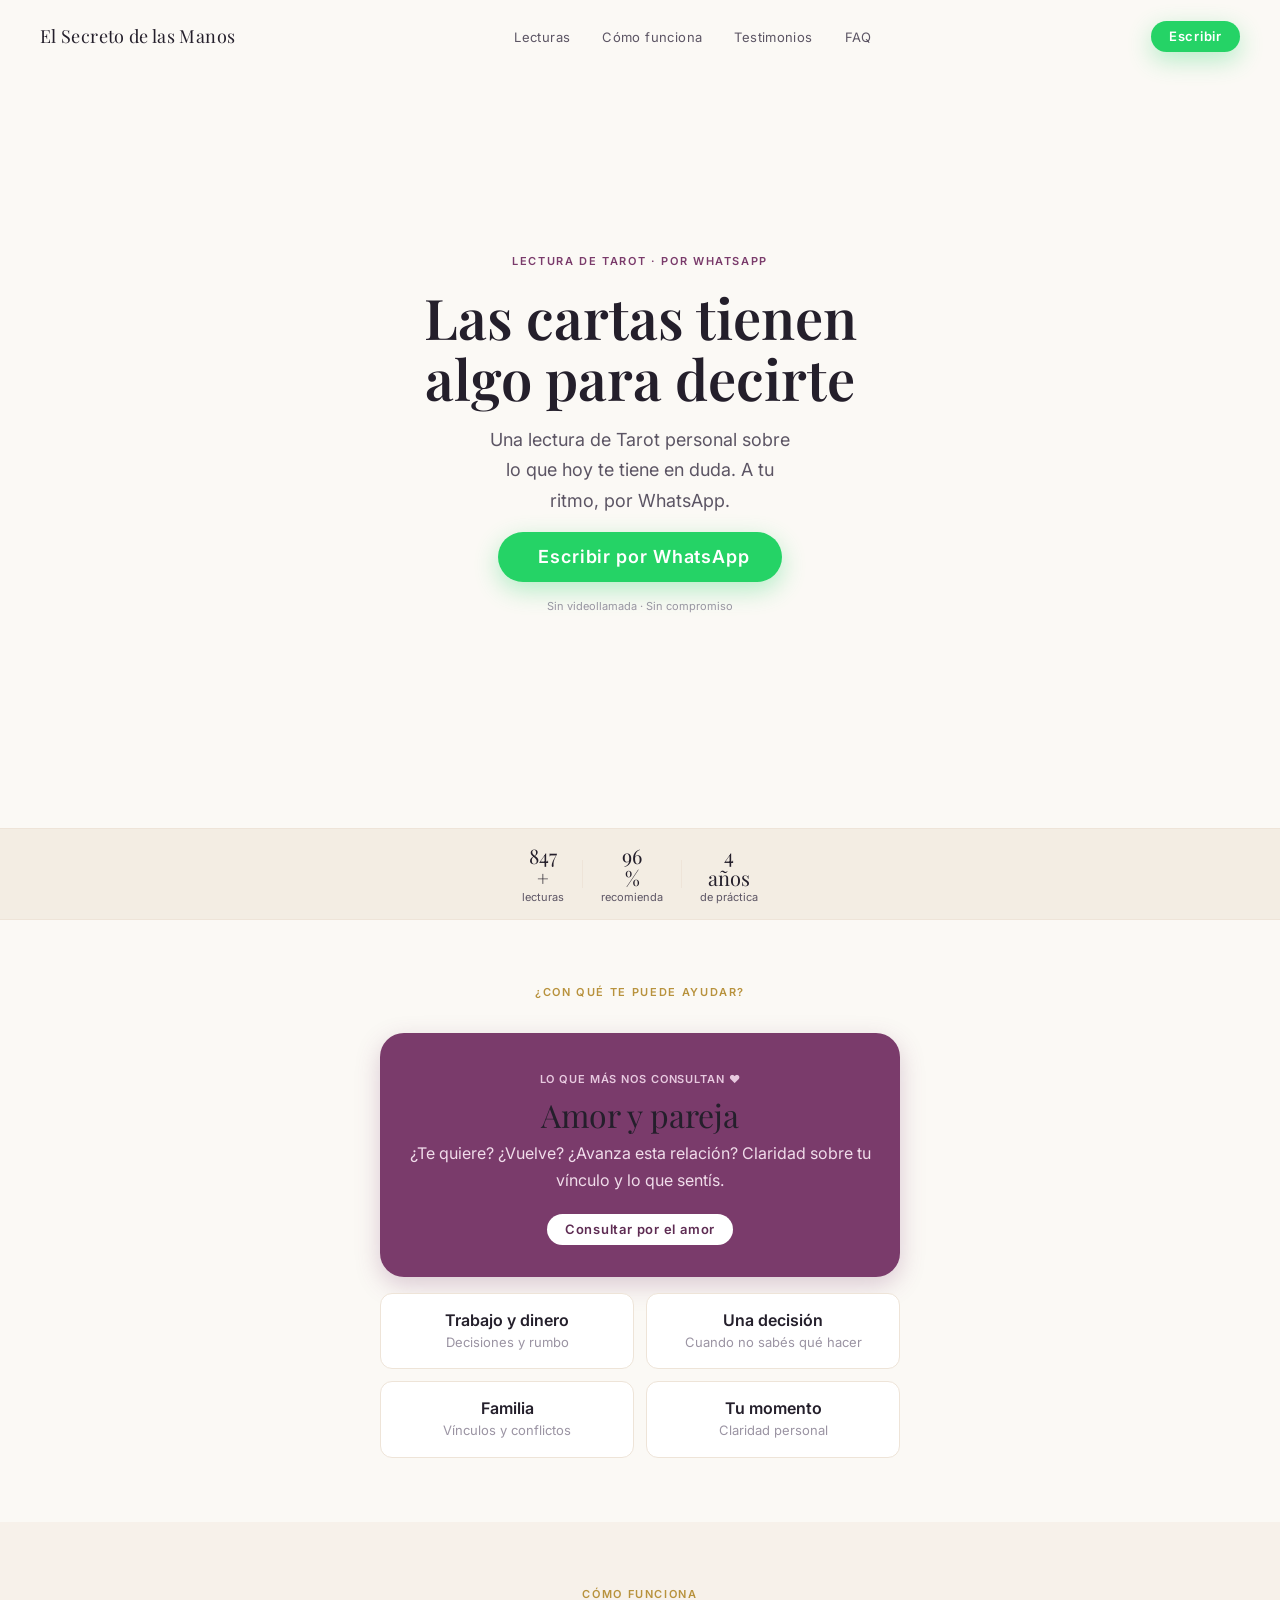
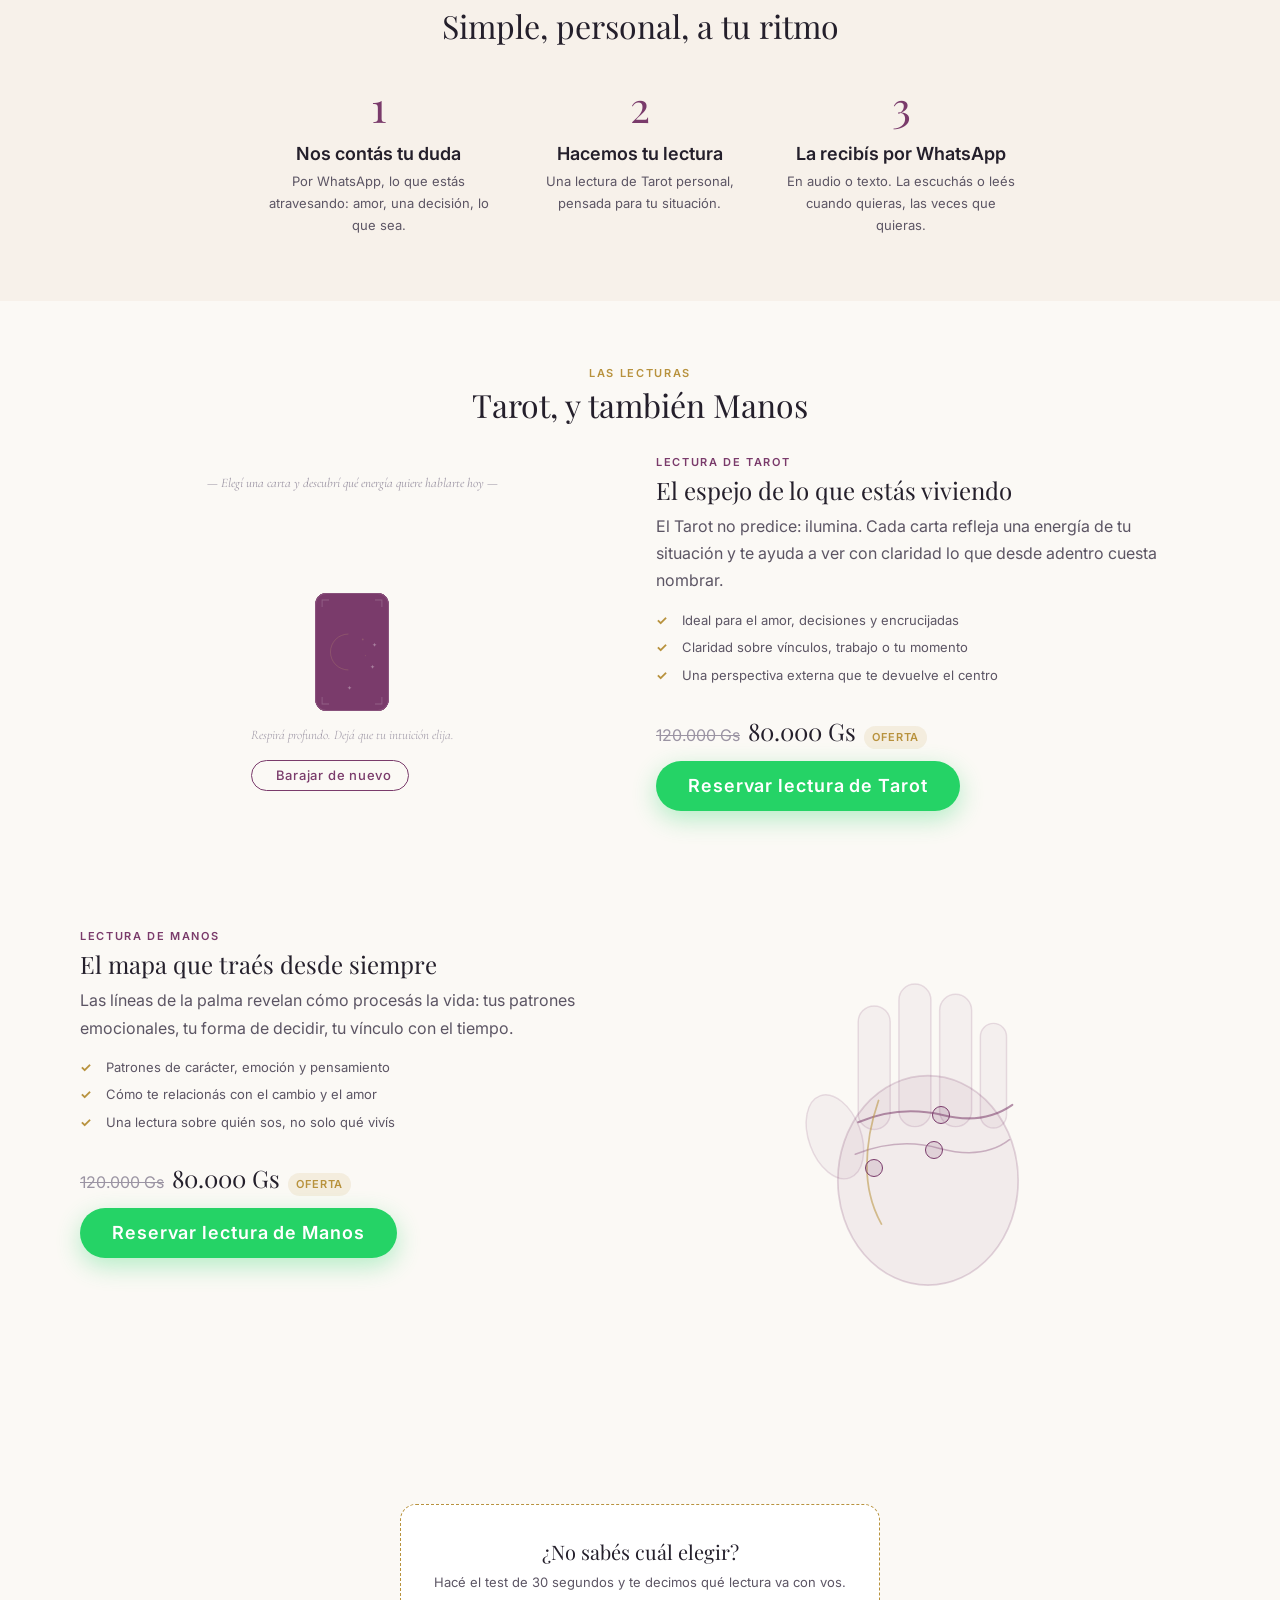
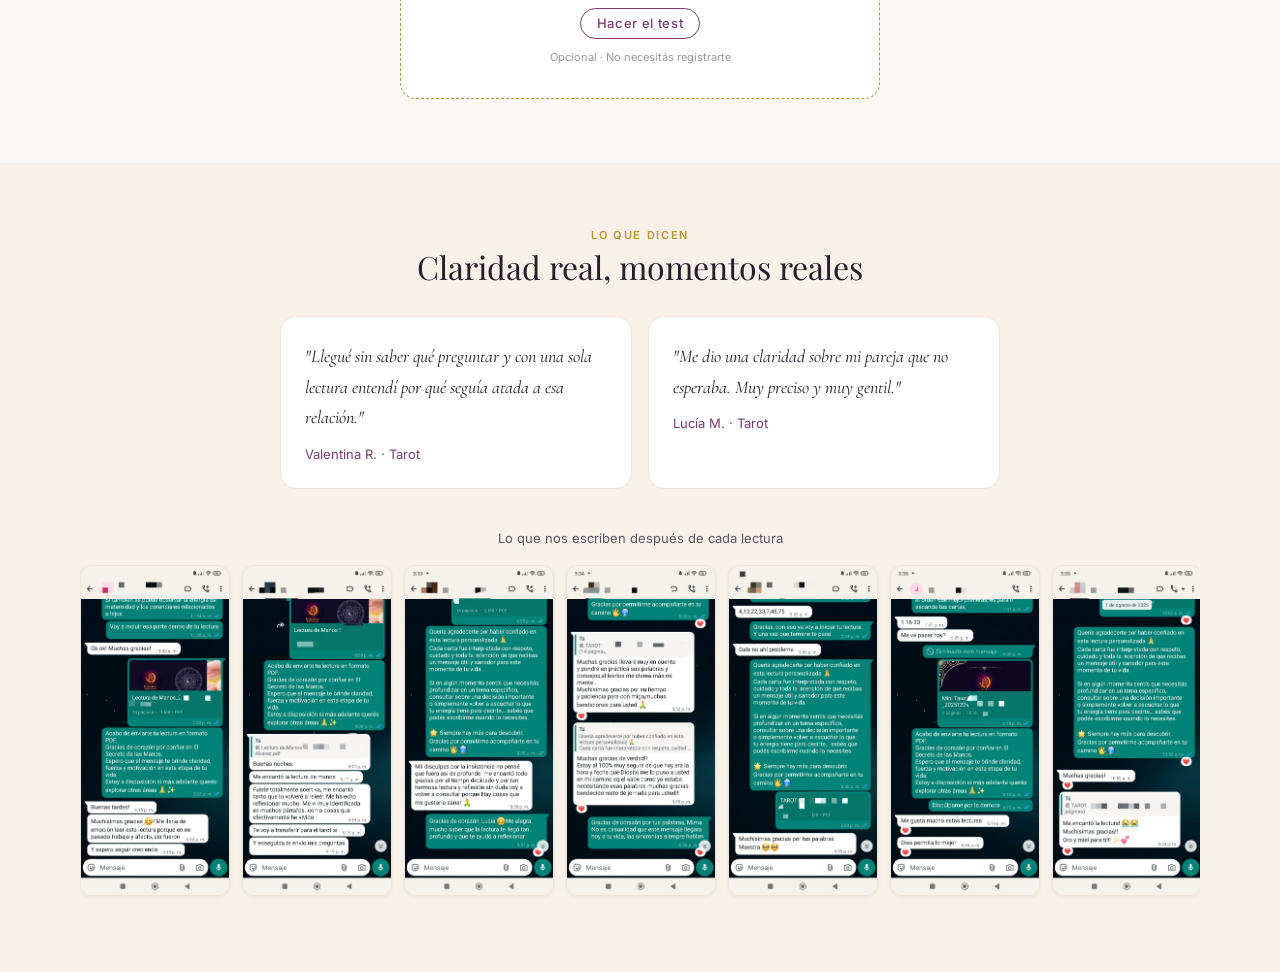
==== index.html @ a6e42491 "feat: bloque de testimonios con capturas" ====
<!DOCTYPE html>
<html lang="es" data-mode="organic">

<head>
  <meta charset="UTF-8" />
  <meta name="viewport" content="width=device-width, initial-scale=1.0, viewport-fit=cover" />
  <meta name="theme-color" content="#FBF9F5" />

  <title>El Secreto de las Manos | Descubrí qué lectura necesitás</title>
  <meta name="description"
    content="5 preguntas. Un diagnóstico personalizado. La lectura exacta que necesitás ahora: Tarot o Lectura de Manos." />

  <link rel="icon" type="image/png" href="img/favicon.png" />

  <!-- Open Graph (Facebook, WhatsApp, LinkedIn) -->
  <meta property="og:title" content="El Secreto de las Manos" />
  <meta property="og:description"
    content="Descubrí en 5 preguntas qué lectura necesitás: Tarot o Lectura de Manos." />
  <meta property="og:type" content="website" />
  <!-- REEMPLAZAR la URL de abajo con la URL real del sitio publicado + ruta a la imagen de preview -->
  <!-- Tamaño recomendado: 1200×630 px -->
  <meta property="og:image" content="img/og-preview.png" />
  <meta property="og:image:width" content="1200" />
  <meta property="og:image:height" content="630" />

  <!-- Twitter / X Card -->
  <meta name="twitter:card" content="summary_large_image" />
  <meta name="twitter:title" content="El Secreto de las Manos" />
  <meta name="twitter:description"
    content="Descubrí en 5 preguntas qué lectura necesitás: Tarot o Lectura de Manos." />
  <meta name="twitter:image" content="img/og-preview.png" />

  <!-- Fonts: preconnect primero, luego carga -->
  <link rel="preconnect" href="https://fonts.googleapis.com" />
  <link rel="preconnect" href="https://fonts.gstatic.com" crossorigin />
  <link
    href="https://fonts.googleapis.com/css2?family=Cormorant+Garamond:ital,wght@0,300;0,400;0,500;1,300;1,400&family=Inter:wght@300;400;500;600&family=Playfair+Display:ital,wght@0,400;0,500;0,600;0,700;1,400&display=swap"
    rel="stylesheet" />

  <!-- Phosphor Icons (line icons para UI) -->
  <script src="https://unpkg.com/@phosphor-icons/web" defer></script>

  <!-- ── CSS — orden intencional: base → layout → components ── -->
  <link rel="stylesheet" href="css/base.css" />
  <link rel="stylesheet" href="css/layout.css" />
  <link rel="stylesheet" href="css/components.css" />
  <link rel="stylesheet" href="css/landing.css" />
  <link rel="stylesheet" href="css/quiz.css" />
  <link rel="stylesheet" href="css/result.css" />
</head>

<body>
  <header id="site-header" class="site-header" role="banner">
    <div class="container header-container">
      <a href="#hero" class="header-logo" aria-label="El Secreto de las Manos — inicio">
        <span class="logo-text">El Secreto de las Manos</span>
      </a>
      <nav class="main-nav" aria-label="Navegación principal">
        <ul class="nav-list" role="list">
          <li><a href="#lecturas" class="nav-link">Lecturas</a></li>
          <li><a href="#como-funciona" class="nav-link">Cómo funciona</a></li>
          <li><a href="#testimonios" class="nav-link">Testimonios</a></li>
          <li><a href="#faq" class="nav-link">FAQ</a></li>
        </ul>
      </nav>
      <div class="header-actions">
        <button class="btn btn-wa btn-sm js-wa-trigger" data-wa-service="default">Escribir</button>
      </div>
      <button id="menu-toggle" class="menu-toggle" aria-expanded="false" aria-controls="mobile-menu" aria-label="Abrir menú">
        <span class="menu-line"></span><span class="menu-line"></span><span class="menu-line"></span>
      </button>
    </div>
    <div id="mobile-menu" class="mobile-menu" aria-hidden="true" role="dialog" aria-label="Menú">
      <nav class="mobile-nav" aria-label="Navegación móvil">
        <a href="#lecturas" class="mobile-nav-link">Lecturas</a>
        <a href="#como-funciona" class="mobile-nav-link">Cómo funciona</a>
        <a href="#testimonios" class="mobile-nav-link">Testimonios</a>
        <a href="#faq" class="mobile-nav-link">FAQ</a>
      </nav>
      <div class="mobile-menu-footer">
        <button class="btn btn-wa btn-full js-wa-trigger" data-wa-service="default">Escribir por WhatsApp</button>
      </div>
    </div>
  </header>

  <main id="main" role="main">
    <!-- bloque 1: hero (Task 4) -->
    <section id="hero" class="hero" aria-label="Inicio">
      <div class="container hero-inner">
        <span class="eyebrow hero-eyebrow">Lectura de Tarot · por WhatsApp</span>
        <h1 class="hero-title">Las cartas tienen<br>algo para decirte</h1>
        <p class="hero-subtitle">Una lectura de Tarot personal sobre lo que hoy te tiene en duda. A tu ritmo, por WhatsApp.</p>
        <button class="btn btn-wa btn-lg js-wa-trigger" data-wa-service="default">
          <i class="ph-fill ph-whatsapp-logo" aria-hidden="true"></i> Escribir por WhatsApp
        </button>
        <p class="hero-microcopy">Sin videollamada · Sin compromiso</p>
      </div>
    </section>
    <!-- bloque 2: tira de confianza (Task 5) -->
    <section class="trust-strip" aria-label="En números">
      <div class="container trust-row">
        <div class="trust-item"><span class="trust-num" data-counter="847">0</span><span class="trust-suffix">+</span><span class="trust-label">lecturas</span></div>
        <span class="trust-div" aria-hidden="true"></span>
        <div class="trust-item"><span class="trust-num" data-counter="96">0</span><span class="trust-suffix">%</span><span class="trust-label">recomienda</span></div>
        <span class="trust-div" aria-hidden="true"></span>
        <div class="trust-item"><span class="trust-num" data-counter="4">0</span><span class="trust-suffix"> años</span><span class="trust-label">de práctica</span></div>
      </div>
    </section>
    <!-- bloque 3: temas (Task 6) -->
    <section id="temas" class="section temas" aria-label="Con qué te puede ayudar">
      <div class="container">
        <div class="section-header" data-reveal>
          <span class="eyebrow gold">¿Con qué te puede ayudar?</span>
        </div>
        <div class="tema-featured" data-reveal>
          <span class="tema-tag">Lo que más nos consultan ❤</span>
          <h3 class="tema-featured-title">Amor y pareja</h3>
          <p class="tema-featured-desc">¿Te quiere? ¿Vuelve? ¿Avanza esta relación? Claridad sobre tu vínculo y lo que sentís.</p>
          <button class="btn btn-wa btn-sm js-wa-trigger" data-wa-service="tarot">Consultar por el amor</button>
        </div>
        <div class="tema-grid" data-reveal>
          <div class="tema-card"><h4>Trabajo y dinero</h4><p>Decisiones y rumbo</p></div>
          <div class="tema-card"><h4>Una decisión</h4><p>Cuando no sabés qué hacer</p></div>
          <div class="tema-card"><h4>Familia</h4><p>Vínculos y conflictos</p></div>
          <div class="tema-card"><h4>Tu momento</h4><p>Claridad personal</p></div>
        </div>
      </div>
    </section>
    <!-- bloque 4: cómo funciona (Task 7) -->
    <section id="como-funciona" class="section section-tint proceso" aria-label="Cómo funciona">
      <div class="container">
        <div class="section-header" data-reveal>
          <span class="eyebrow gold">Cómo funciona</span>
          <h2 class="section-title">Simple, personal, a tu ritmo</h2>
        </div>
        <div class="proceso-steps" data-reveal>
          <div class="proceso-step"><span class="proceso-num">1</span><h3>Nos contás tu duda</h3><p>Por WhatsApp, lo que estás atravesando: amor, una decisión, lo que sea.</p></div>
          <div class="proceso-step"><span class="proceso-num">2</span><h3>Hacemos tu lectura</h3><p>Una lectura de Tarot personal, pensada para tu situación.</p></div>
          <div class="proceso-step"><span class="proceso-num">3</span><h3>La recibís por WhatsApp</h3><p>En audio o texto. La escuchás o leés cuando quieras, las veces que quieras.</p></div>
        </div>
      </div>
    </section>
    <!-- bloque 5: lecturas (Task 8) -->
    <section id="lecturas" class="section lecturas" aria-label="Las lecturas">
      <div class="container">
        <div class="section-header" data-reveal>
          <span class="eyebrow gold">Las lecturas</span>
          <h2 class="section-title">Tarot, y también Manos</h2>
        </div>

        <!-- TAROT (estrella) -->
        <div class="reading-block" data-reveal>
          <div class="reading-visual">
            <div class="tarot-deck-wrapper" id="tarot-deck-visual">
              <p class="tarot-hint">— Elegí una carta y descubrí qué energía quiere hablarte hoy —</p>
              <div class="deck-stage" id="deck-stage"></div>
              <div class="tarot-bottom">
                <p class="tarot-instruction" id="tarot-instruction">Respirá profundo. Dejá que tu intuición elija.</p>
                <button class="btn btn-outline btn-sm" id="tarot-reshuffle"><i class="ph-bold ph-arrows-left-right"></i> Barajar de nuevo</button>
              </div>
            </div>
          </div>
          <div class="reading-text">
            <span class="eyebrow plum">Lectura de Tarot</span>
            <h3 class="reading-title">El espejo de lo que estás viviendo</h3>
            <p class="reading-desc">El Tarot no predice: ilumina. Cada carta refleja una energía de tu situación y te ayuda a ver con claridad lo que desde adentro cuesta nombrar.</p>
            <ul class="check-list"><li>Ideal para el amor, decisiones y encrucijadas</li><li>Claridad sobre vínculos, trabajo o tu momento</li><li>Una perspectiva externa que te devuelve el centro</li></ul>
            <div class="price"><span class="price-old">120.000 Gs</span><span class="price-now">80.000 Gs</span><span class="price-badge">Oferta</span></div>
            <button class="btn btn-wa btn-lg js-wa-trigger" data-wa-service="tarot">Reservar lectura de Tarot</button>
          </div>
        </div>

        <!-- MANOS (secundaria) -->
        <div class="reading-block reading-block-reverse" data-reveal>
          <div class="reading-visual">
            <!-- Explorador de mano interactivo — hand-explorer.js -->
            <div class="hand-explorer" id="hand-explorer-visual">
              <div class="hand-image-wrapper">
                <svg viewBox="0 0 220 300" fill="none" xmlns="http://www.w3.org/2000/svg" aria-hidden="true">
                  <!-- Palma -->
                  <ellipse cx="110" cy="210" rx="62" ry="72"
                    fill="rgba(122,59,107,0.07)" stroke="rgba(122,59,107,0.20)" stroke-width="1.2"/>
                  <!-- Pulgar -->
                  <ellipse cx="46" cy="180" rx="18" ry="30"
                    fill="rgba(122,59,107,0.05)" stroke="rgba(122,59,107,0.15)" stroke-width="1"
                    transform="rotate(-20 46 180)"/>
                  <!-- Índice -->
                  <rect x="62" y="90" width="22" height="85" rx="11"
                    fill="rgba(122,59,107,0.05)" stroke="rgba(122,59,107,0.15)" stroke-width="1"/>
                  <!-- Medio -->
                  <rect x="90" y="75" width="22" height="98" rx="11"
                    fill="rgba(122,59,107,0.05)" stroke="rgba(122,59,107,0.15)" stroke-width="1"/>
                  <!-- Anular -->
                  <rect x="118" y="82" width="22" height="91" rx="11"
                    fill="rgba(122,59,107,0.05)" stroke="rgba(122,59,107,0.15)" stroke-width="1"/>
                  <!-- Meñique -->
                  <rect x="146" y="102" width="18" height="72" rx="9"
                    fill="rgba(122,59,107,0.05)" stroke="rgba(122,59,107,0.15)" stroke-width="1"/>
                  <!-- Línea del corazón -->
                  <path d="M62,170 Q90,158 120,165 Q148,172 168,158"
                    stroke="rgba(122,59,107,0.55)" stroke-width="1.4" stroke-linecap="round" fill="none"/>
                  <!-- Línea de la cabeza -->
                  <path d="M60,192 Q90,180 118,188 Q148,196 166,182"
                    stroke="rgba(122,59,107,0.35)" stroke-width="1.1" stroke-linecap="round" fill="none"/>
                  <!-- Línea de la vida -->
                  <path d="M76,155 Q68,178 68,200 Q68,222 78,240"
                    stroke="rgba(184,146,61,0.55)" stroke-width="1.2" stroke-linecap="round" fill="none"/>
                </svg>

                <!-- Hotspot: Línea del corazón -->
                <div class="hotspot hs-corazon">
                  <button class="hs-pulse js-hs-btn" aria-label="Línea del corazón"></button>
                  <div class="hs-tooltip">
                    <h4>Línea del corazón</h4>
                    <p>Habla de tu forma de amar y abrirte emocionalmente.</p>
                  </div>
                </div>

                <!-- Hotspot: Línea de la cabeza -->
                <div class="hotspot hs-cabeza">
                  <button class="hs-pulse js-hs-btn" aria-label="Línea de la cabeza"></button>
                  <div class="hs-tooltip">
                    <h4>Línea de la cabeza</h4>
                    <p>Refleja tu mente y cómo procesás lo que vivís.</p>
                  </div>
                </div>

                <!-- Hotspot: Línea de la vida -->
                <div class="hotspot hs-vida">
                  <button class="hs-pulse js-hs-btn" aria-label="Línea de la vida"></button>
                  <div class="hs-tooltip hs-tooltip-right">
                    <h4>Línea de la vida</h4>
                    <p>Fuerza vital, cambios y etapas importantes.</p>
                  </div>
                </div>

              </div>
            </div>
          </div>
          <div class="reading-text">
            <span class="eyebrow plum">Lectura de Manos</span>
            <h3 class="reading-title">El mapa que traés desde siempre</h3>
            <p class="reading-desc">Las líneas de la palma revelan cómo procesás la vida: tus patrones emocionales, tu forma de decidir, tu vínculo con el tiempo.</p>
            <ul class="check-list"><li>Patrones de carácter, emoción y pensamiento</li><li>Cómo te relacionás con el cambio y el amor</li><li>Una lectura sobre quién sos, no solo qué vivís</li></ul>
            <div class="price"><span class="price-old">120.000 Gs</span><span class="price-now">80.000 Gs</span><span class="price-badge">Oferta</span></div>
            <button class="btn btn-wa btn-lg js-wa-trigger" data-wa-service="manos">Reservar lectura de Manos</button>
          </div>
        </div>
      </div>
    </section>
    <!-- bloque 6: test opcional -->
    <section class="section test-opcional" aria-label="Test opcional">
      <div class="container">
        <div class="test-card" data-reveal>
          <p class="test-q">¿No sabés cuál elegir?</p>
          <p class="test-sub">Hacé el test de 30 segundos y te decimos qué lectura va con vos.</p>
          <button class="btn btn-outline btn-lg" id="open-quiz">Hacer el test</button>
          <p class="test-note">Opcional · No necesitás registrarte</p>
        </div>
      </div>
    </section>

    <!-- Quiz (lanzado desde bloque 6) -->
    <section id="quiz" class="section-quiz" aria-label="Diagnóstico de lecturas" hidden>

      <!-- Capas de fondo -->
      <div class="quiz-bg" aria-hidden="true">
        <div class="quiz-glow quiz-glow-1"></div>
        <div class="quiz-glow quiz-glow-2"></div>
      </div>

      <!-- Barra de progreso con lunas -->
      <div class="quiz-progress"
           role="progressbar"
           aria-valuenow="0"
           aria-valuemin="0"
           aria-valuemax="5"
           aria-label="Progreso del diagnóstico">
        <div class="progress-moons" aria-hidden="true">
          <span class="moon moon-1"></span>
          <span class="moon moon-2"></span>
          <span class="moon moon-3"></span>
          <span class="moon moon-4"></span>
          <span class="moon moon-5"></span>
        </div>
        <div class="progress-bar-track" aria-hidden="true">
          <div class="progress-bar-fill" id="quiz-progress-fill"></div>
        </div>
        <span class="progress-label" id="quiz-progress-label" aria-live="polite">
          Pregunta 1 de 5
        </span>
      </div>

      <!-- Slides: intro + preguntas dinámicas -->
      <div class="quiz-slides" id="quiz-slides">

        <!-- Slide intro (estático en HTML) -->
        <div class="quiz-slide quiz-intro is-hidden" id="quiz-intro">
          <div class="quiz-container">
            <div class="quiz-intro-content">

              <div class="quiz-intro-symbol" aria-hidden="true">
                <i class="ph ph-sparkle"></i>
              </div>

              <h2 class="quiz-intro-title">Tu diagnóstico gratuito</h2>
              <p class="quiz-intro-subtitle">
                5 preguntas para descubrir qué lectura conecta con lo que estás atravesando ahora.
              </p>

              <button class="btn btn-primary btn-lg glow-on-hover" id="quiz-start-btn">
                Comenzar
              </button>

              <p class="quiz-intro-disclaimer">Sin registrarte · Sin compromiso · 2 minutos</p>

            </div>
          </div>
        </div>
        <!-- /quiz-intro -->

        <!-- Preguntas renderizadas dinámicamente por quiz.js -->
        <div id="quiz-questions-wrapper" class="quiz-questions-wrapper"></div>

      </div>
      <!-- /quiz-slides -->

    </section>
    <!-- /section-quiz -->

    <!-- Loader ritual -->
    <section id="loader" class="section-loader" aria-label="Analizando tu diagnóstico" hidden>

      <!-- Capas de fondo ambientales -->
      <div class="loader-bg" aria-hidden="true">
        <div class="loader-glow loader-glow-1"></div>
        <div class="loader-glow loader-glow-2"></div>
      </div>

      <div class="loader-inner">

        <!-- Símbolo animado con líneas de palma -->
        <div class="loader-symbol" aria-hidden="true">
          <div class="loader-symbol-pulse"></div>
          <svg class="loader-sym-svg" viewBox="0 0 80 80" fill="none" xmlns="http://www.w3.org/2000/svg">
            <circle cx="40" cy="40" r="34" stroke="rgba(122,59,107,0.09)" stroke-width="0.5"/>
            <circle cx="40" cy="40" r="22" fill="rgba(122,59,107,0.05)"/>
            <path class="loader-line loader-l1" d="M16,32 Q28,27 40,32 Q52,37 64,30" stroke="rgba(122,59,107,0.60)" stroke-width="1.2" stroke-linecap="round" fill="none"/>
            <path class="loader-line loader-l2" d="M15,42 Q28,37 40,42 Q52,47 63,40" stroke="rgba(122,59,107,0.40)" stroke-width="0.9" stroke-linecap="round" fill="none"/>
            <path class="loader-line loader-l3" d="M20,25 Q17,35 18,46 Q19,55 26,62" stroke="rgba(122,59,107,0.25)" stroke-width="0.8" stroke-linecap="round" fill="none"/>
            <path class="loader-star" d="M40,17 L41.6,21 L45,19.5 L42.6,23 L45,26 L41.5,24.3 L40,28 L38.5,24.3 L35,26 L37.4,23 L35,19.5 L38.4,21 Z" fill="rgba(184,146,61,0.50)"/>
          </svg>
        </div>

        <!-- Frase ritual (actualizada por result.js) -->
        <p class="loader-phrase" id="loader-phrase">Leyendo tus respuestas…</p>

        <!-- Puntos de ritmo -->
        <div class="loader-dots" aria-hidden="true">
          <span></span>
          <span></span>
          <span></span>
        </div>

      </div>
    </section>
    <!-- /section-loader -->

    <!-- Resultado del diagnóstico -->
    <section id="section-result" class="section-result" aria-label="Tu diagnóstico" hidden>

      <!-- Background ambiental -->
      <div class="result-bg" aria-hidden="true">
        <div class="result-glow result-glow-1"></div>
        <div class="result-glow result-glow-2"></div>
      </div>

      <!-- Área scrollable -->
      <div class="result-scroll">
        <div class="result-inner">

          <!-- HEADER: eyebrow + título + badge -->
          <div class="result-reveal-block" id="result-header">
            <span class="eyebrow result-eyebrow" id="result-eyebrow"></span>
            <h2 class="result-title" id="result-title"></h2>
            <div class="result-badge-row">
              <span class="badge badge-affinity" id="result-affinity-badge"></span>
            </div>
          </div>

          <!-- PÁRRAFO 1 -->
          <p class="result-para result-reveal-block" id="result-para-1"></p>

          <!-- PÁRRAFO 2 -->
          <p class="result-para result-para-secondary result-reveal-block" id="result-para-2"></p>

          <!-- PÁRRAFO 3 -->
          <p class="result-reveal-block" id="result-para-3"></p>

          <!-- CHECKLIST -->
          <div class="result-checklist-wrapper result-reveal-block" id="result-checklist-wrapper">
            <span class="result-checklist-label">Lo que vas a descubrir en tu lectura:</span>
            <ul class="check-list result-checklist" id="result-checklist"></ul>
          </div>

          <!-- CTA PRINCIPAL -->
          <div class="result-reveal-block" id="result-cta-wrapper">
            <button
              class="btn btn-wa btn-lg js-wa-trigger"
              id="result-cta"
              data-wa-service=""
              aria-label="Reservar lectura por WhatsApp">
              Reservar mi lectura
            </button>
            <p class="result-cta-disclaimer">Sin videollamada · A tu ritmo · Por WhatsApp</p>
          </div>

        </div>
        <!-- /result-inner -->
      </div>
      <!-- /result-scroll -->

    </section>
    <!-- /section-result -->

    <!-- bloque 7: testimonios -->
    <section id="testimonios" class="section section-tint testimonios" aria-label="Testimonios">
      <div class="container">
        <div class="section-header" data-reveal>
          <span class="eyebrow gold">Lo que dicen</span>
          <h2 class="section-title">Claridad real, momentos reales</h2>
        </div>
        <div class="testi-quotes" data-reveal>
          <blockquote class="testi-quote"><p>"Llegué sin saber qué preguntar y con una sola lectura entendí por qué seguía atada a esa relación."</p><cite>Valentina R. · Tarot</cite></blockquote>
          <blockquote class="testi-quote"><p>"Me dio una claridad sobre mi pareja que no esperaba. Muy preciso y muy gentil."</p><cite>Lucía M. · Tarot</cite></blockquote>
        </div>
        <div class="testi-shots" data-reveal>
          <p class="testi-shots-label">Lo que nos escriben después de cada lectura</p>
          <div class="testi-track" role="list">
            <div class="testi-shot" role="listitem"><img src="img/testimonio-01.jpg" alt="Testimonio de clienta" loading="lazy"></div>
            <div class="testi-shot" role="listitem"><img src="img/testimonio-02.jpg" alt="Testimonio de clienta" loading="lazy"></div>
            <div class="testi-shot" role="listitem"><img src="img/testimonio-03.jpg" alt="Testimonio de clienta" loading="lazy"></div>
            <div class="testi-shot" role="listitem"><img src="img/testimonio-04.jpg" alt="Testimonio de cliente" loading="lazy"></div>
            <div class="testi-shot" role="listitem"><img src="img/testimonio-05.jpg" alt="Testimonio de clienta" loading="lazy"></div>
            <div class="testi-shot" role="listitem"><img src="img/testimonio-06.jpg" alt="Testimonio de clienta" loading="lazy"></div>
            <div class="testi-shot" role="listitem"><img src="img/testimonio-07.jpg" alt="Testimonio de clienta" loading="lazy"></div>
            <div class="testi-shot" role="listitem"><img src="img/testimonio-08.jpg" alt="Testimonio de clienta" loading="lazy"></div>
          </div>
        </div>
      </div>
    </section>

    <!-- bloque 8: faq + cta final (Task 11) -->
  </main>

  <footer class="site-footer" role="contentinfo">
    <!-- footer (Task 12) -->
  </footer>

  <!-- sticky WA bar mobile + floating desktop (Task 12) -->

  <!-- modal tarot — deck.js usa: #tarot-modal, #modal-img, #modal-name, #modal-keywords, #modal-meaning, #modal-close, #modal-otra -->
  <div class="tarot-modal-overlay" id="tarot-modal" role="dialog" aria-modal="true" aria-label="Carta de tarot">
    <div class="tarot-modal-content">

      <button class="tarot-modal-close" id="modal-close" aria-label="Cerrar">✕</button>

      <div class="tarot-modal-card">
        <img id="modal-img" src="" alt="Carta de tarot">
      </div>

      <div class="tarot-modal-text">
        <p class="tarot-modal-name"><span id="modal-name"></span></p>
        <p class="tarot-modal-keywords" id="modal-keywords"></p>
        <p class="tarot-modal-meaning"  id="modal-meaning"></p>
      </div>

      <div class="tarot-modal-actions">
        <button class="btn btn-outline btn-sm" id="modal-otra">Elegir otra carta</button>
        <button class="btn btn-wa btn-sm js-wa-trigger" data-wa-service="tarot">
          Quiero mi lectura completa →
        </button>
      </div>

    </div>
  </div>
  <!-- /modal tarot -->

  <script src="js/main.js"></script>
  <script src="data/quiz-copy.js"></script>
  <script src="js/quiz.js"></script>
  <script src="data/result-copy.js"></script>
  <script src="js/result.js"></script>
  <script src="js/animations.js"></script>
  <script src="js/deck.js"></script>
  <script src="js/hand-explorer.js"></script>

</body>
</html>
---- css/base.css ----
/* ============================================================
   base.css — El Secreto de las Manos v2
   Reset · Variables CSS · Tipografías · Estilos globales
   Fondo y textura · Animaciones reutilizables
   ============================================================ */


/* ────────────────────────────────────────────────────────────
   VARIABLES CSS (Design Tokens)
   ──────────────────────────────────────────────────────────── */
:root {

  /* ── Fondos (claro) ── */
  --bg-base:    #FBF9F5;   /* hueso, fondo principal */
  --bg-tint:    #F7F1EA;   /* secciones alternas */
  --bg-strip:   #F3EDE3;   /* tira de confianza */
  --bg-card:    #FFFFFF;   /* tarjetas */
  --bg-overlay: rgba(36, 31, 43, 0.55); /* overlays de modal */

  /* ── Tinta de marca (ciruela) ── */
  --plum:       #7A3B6B;
  --plum-deep:  #5E2C53;
  --plum-soft:  rgba(122, 59, 107, 0.10);

  /* ── Dorado (acento secundario) ── */
  --gold:       #B8923D;
  --gold-soft:  rgba(184, 146, 61, 0.12);

  /* ── WhatsApp ── */
  --wa-green:   #25D366;
  --wa-green-d: #1da851;

  /* ── Texto ── */
  --ink:        #241F2B;
  --ink-soft:   #5C5564;
  --ink-faint:  #9B94A3;

  /* ── Líneas / bordes ── */
  --line:       #EEE4D8;
  --line-soft:  rgba(36, 31, 43, 0.08);

  /* ── Tipografías (sin cambios) ── */
  --font-ritual:  'Cormorant Garamond', Georgia, serif;
  --font-display: 'Playfair Display', Georgia, serif;
  --font-ui:      'Inter', -apple-system, sans-serif;

  /* ── Escala tipográfica ── */
  --text-xs:   11px;
  --text-sm:   13px;
  --text-base: 16px;
  --text-md:   18px;
  --text-lg:   20px;
  --text-xl:   24px;
  --text-2xl:  32px;
  --text-3xl:  42px;
  --text-4xl:  56px;
  --text-5xl:  72px;

  /* ── Pesos tipográficos ── */
  --fw-light:   300;
  --fw-regular: 400;
  --fw-medium:  500;
  --fw-semibold:600;

  /* ── Line-heights ── */
  --lh-tight:  1.1;
  --lh-snug:   1.3;
  --lh-base:   1.5;
  --lh-relaxed:1.7;

  /* ── Letter spacings ── */
  --ls-tight: -0.02em;
  --ls-normal: 0em;
  --ls-wide:   0.08em;
  --ls-wider:  0.15em;
  --ls-widest: 0.25em;

  /* ── Espaciado (escala 4px) ── */
  --sp-1:  4px;
  --sp-2:  8px;
  --sp-3:  12px;
  --sp-4:  16px;
  --sp-5:  20px;
  --sp-6:  24px;
  --sp-8:  32px;
  --sp-10: 40px;
  --sp-12: 48px;
  --sp-16: 64px;
  --sp-20: 80px;
  --sp-24: 96px;
  --sp-32: 128px;

  /* ── Border radii ── */
  --r-xs:   4px;
  --r-sm:   8px;
  --r-base: 12px;
  --r-lg:   16px;
  --r-xl:   24px;
  --r-2xl:  32px;
  --r-full: 9999px;

  /* ── Sombras ── */
  --shadow-sm:  0 1px 4px rgba(36,31,43,0.06);
  --shadow-md:  0 6px 18px rgba(36,31,43,0.08);
  --shadow-lg:  0 14px 40px rgba(36,31,43,0.10);
  --shadow-glow-plum: 0 8px 24px rgba(122,59,107,0.25);
  --shadow-wa:  0 8px 24px rgba(37,211,102,0.33);

  /* ── Transiciones ── */
  --ease-smooth: cubic-bezier(0.16, 1, 0.3, 1);  /* spring suave */
  --ease-out:    cubic-bezier(0.23, 1, 0.32, 1);  /* deceleración */
  --ease-in:     cubic-bezier(0.55, 0, 0.67, 0.3);/* aceleración */
  --ease-bounce: cubic-bezier(0.34, 1.56, 0.64, 1);/* micro-bounce */

  --t-fast:  0.15s;
  --t-base:  0.35s;
  --t-slow:  0.65s;
  --t-xslow: 1.10s;

  /* ── Z-index layers ── */
  --z-back:   -1;
  --z-base:    1;
  --z-above:  10;
  --z-overlay:100;
  --z-modal: 1000;
  --z-header:2000;
  --z-noise: 8000;
  --z-top:   9999;
}


/* ────────────────────────────────────────────────────────────
   RESET MODERNO
   Basado en Josh Comeau's CSS Reset (minimalista, funcional)
   ──────────────────────────────────────────────────────────── */
*, *::before, *::after {
  box-sizing: border-box;
  margin: 0;
  padding: 0;
}

html {
  /* Scroll suave para anclas */
  scroll-behavior: smooth;
  /* Prevenir ajuste automático de fuentes en iOS */
  -webkit-text-size-adjust: 100%;
  text-size-adjust: 100%;
}

body {
  min-height: 100vh;
  line-height: var(--lh-base);
  -webkit-font-smoothing: antialiased;
  -moz-osx-font-smoothing: grayscale;
  text-rendering: optimizeLegibility;
  overflow-x: hidden;
}

/* El body bloqueado cuando el menu mobile está abierto */
body.menu-open {
  overflow: hidden;
}

img, picture, video, canvas, svg {
  display: block;
  max-width: 100%;
}

input, button, textarea, select {
  font: inherit;
}

p, h1, h2, h3, h4, h5, h6 {
  overflow-wrap: break-word;
}

ul, ol {
  list-style: none;
}

a {
  color: inherit;
  text-decoration: none;
}

button {
  cursor: pointer;
  border: none;
  background: none;
}

/* Foco accesible (no se muestra en mouse, sí en teclado) */
:focus-visible {
  outline: 2px solid var(--plum);
  outline-offset: 3px;
  border-radius: var(--r-xs);
}

/* Selección de texto */
::selection {
  background: rgba(123, 71, 201, 0.35);
  color: #fff;
}


/* ────────────────────────────────────────────────────────────
   ESTILOS GLOBALES DEL BODY
   ──────────────────────────────────────────────────────────── */
body {
  font-family: var(--font-ui);
  font-size: var(--text-base);
  font-weight: var(--fw-regular);
  background-color: var(--bg-base);
  color: var(--ink);
}


/* ────────────────────────────────────────────────────────────
   FONDO GLOBAL CON TEXTURA DE RUIDO
   El .noise-overlay es un div fixed que vive encima de todo
   (excepto modales y header) y da la sensación de grano/película
   ──────────────────────────────────────────────────────────── */
.noise-overlay {
  position: fixed;
  inset: 0;
  z-index: var(--z-noise);
  pointer-events: none;
  /* SVG turbulence inline como textura de grano */
  background-image: url("data:image/svg+xml,%3Csvg xmlns='http://www.w3.org/2000/svg' width='250' height='250'%3E%3Cfilter id='n'%3E%3CfeTurbulence type='fractalNoise' baseFrequency='0.80' numOctaves='4' stitchTiles='stitch'/%3E%3CfeColorMatrix type='saturate' values='0'/%3E%3C/filter%3E%3Crect width='250' height='250' filter='url(%23n)' opacity='0.038'/%3E%3C/svg%3E");
  background-size: 250px 250px;
  background-repeat: repeat;
  opacity: 1;
}


/* ────────────────────────────────────────────────────────────
   TIPOGRAFÍA BASE
   ──────────────────────────────────────────────────────────── */

/* Eyebrow — texto de categoría sobre títulos */
.eyebrow {
  display: block;
  font-family: var(--font-ui);
  font-size: var(--text-xs);
  font-weight: var(--fw-medium);
  letter-spacing: var(--ls-widest);
  text-transform: uppercase;
  color: var(--gold);
  opacity: 0.70;
}

/* Jerarquía tipográfica de secciones */
h1, h2, h3 {
  font-family: var(--font-display);
  font-weight: var(--fw-regular);
  color: var(--ink);
  line-height: var(--lh-tight);
}

h4, h5, h6 {
  font-family: var(--font-ui);
  font-weight: var(--fw-semibold);
  color: var(--ink-soft);
  line-height: var(--lh-snug);
}

/* Texto ritual (Cormorant Garamond) — usado en quiz, diagnóstico */
.text-ritual {
  font-family: var(--font-ritual);
  font-weight: var(--fw-light);
}
.text-ritual-italic {
  font-family: var(--font-ritual);
  font-style: italic;
  font-weight: var(--fw-light);
}

/* Utilidades de color */
.text-gold   { color: var(--gold); }
.text-violet { color: var(--plum); }
.text-muted  { color: var(--ink-faint); }
.text-secondary { color: var(--ink-soft); }


/* ────────────────────────────────────────────────────────────
   ANIMACIONES GLOBALES (keyframes reutilizables)
   ──────────────────────────────────────────────────────────── */

/* Entrada desde abajo con fade */
@keyframes fadeInUp {
  from {
    opacity: 0;
    transform: translateY(28px);
  }
  to {
    opacity: 1;
    transform: translateY(0);
  }
}

/* Fade simple */
@keyframes fadeIn {
  from { opacity: 0; }
  to   { opacity: 1; }
}

/* Entrada desde abajo más pronunciada */
@keyframes slideUp {
  from {
    opacity: 0;
    transform: translateY(48px);
  }
  to {
    opacity: 1;
    transform: translateY(0);
  }
}

/* Escala desde centro */
@keyframes scaleIn {
  from {
    opacity: 0;
    transform: scale(0.88);
  }
  to {
    opacity: 1;
    transform: scale(1);
  }
}

/* Entrada desde izquierda */
@keyframes slideInLeft {
  from {
    opacity: 0;
    transform: translateX(-36px);
  }
  to {
    opacity: 1;
    transform: translateX(0);
  }
}

/* Entrada desde derecha */
@keyframes slideInRight {
  from {
    opacity: 0;
    transform: translateX(36px);
  }
  to {
    opacity: 1;
    transform: translateX(0);
  }
}

/* Pulsación de glow — usado en botones y símbolos */
@keyframes glowPulse {
  0%, 100% { opacity: 0.35; }
  50%       { opacity: 0.85; }
}

/* Titilación de estrellas/partículas */
@keyframes twinkle {
  0%, 100% { opacity: 0.05; transform: scale(0.8); }
  50%       { opacity: 0.55; transform: scale(1.1); }
}

/* Flotación vertical suave */
@keyframes float {
  0%, 100% { transform: translateY(0px) translateX(0px); }
  33%       { transform: translateY(-10px) translateX(3px); }
  66%       { transform: translateY(-5px) translateX(-3px); }
}

/* Rotación continua lenta */
@keyframes slowRotate {
  from { transform: rotate(0deg); }
  to   { transform: rotate(360deg); }
}

/* Trazado de línea SVG */
@keyframes lineTrace {
  from { stroke-dashoffset: var(--line-length, 90); }
  to   { stroke-dashoffset: 0; }
}

/* Parpadeo del cursor de texto (para el quiz) */
@keyframes blink {
  0%, 100% { opacity: 1; }
  50%       { opacity: 0; }
}

/* Modal de carta (entrada) */
@keyframes modalIn {
  from {
    opacity: 0;
    transform: translateY(30px) scale(0.94);
  }
  to {
    opacity: 1;
    transform: translateY(0) scale(1);
  }
}

/* Revelación de bloque desde abajo — oferta regalo */
@keyframes revealFromBottom {
  from {
    opacity: 0;
    transform: translateY(40px);
  }
  to {
    opacity: 1;
    transform: translateY(0);
  }
}

/* Shimmer — para el badge de análisis */
@keyframes shimmer {
  from { background-position: -200% center; }
  to   { background-position: 200% center; }
}


/* ────────────────────────────────────────────────────────────
   CLASES DE ANIMACIÓN DE SCROLL (js-reveal)
   Activadas por IntersectionObserver en animations.js (Fase 5)
   ──────────────────────────────────────────────────────────── */

/* Elementos ocultos que esperan reveal */
[data-reveal] {
  opacity: 0;
  transform: translateY(24px);
  transition: opacity var(--t-slow) var(--ease-out),
              transform var(--t-slow) var(--ease-out);
  transition-delay: var(--reveal-delay, 0s);
}
[data-reveal="left"] {
  transform: translateX(-30px);
}
[data-reveal="right"] {
  transform: translateX(30px);
}
[data-reveal="scale"] {
  transform: scale(0.94);
}

/* Cuando el IntersectionObserver agrega .is-visible */
[data-reveal].is-visible {
  opacity: 1;
  transform: translateY(0) translateX(0) scale(1);
}


/* ────────────────────────────────────────────────────────────
   CLASES DE ANIMACIÓN INMEDIATA (carga de página)
   Usadas con --anim-delay como CSS custom property inline
   ──────────────────────────────────────────────────────────── */

.anim-fade-up {
  opacity: 0;
  animation: fadeInUp var(--t-slow) var(--ease-smooth) var(--anim-delay, 0s) both;
}

.anim-fade-in {
  opacity: 0;
  animation: fadeIn var(--t-slow) var(--ease-out) var(--anim-delay, 0s) both;
}

.anim-scale-in {
  opacity: 0;
  animation: scaleIn var(--t-xslow) var(--ease-smooth) var(--anim-delay, 0s) both;
}

.anim-slide-left {
  opacity: 0;
  animation: slideInLeft var(--t-slow) var(--ease-smooth) var(--anim-delay, 0s) both;
}

.anim-slide-right {
  opacity: 0;
  animation: slideInRight var(--t-slow) var(--ease-smooth) var(--anim-delay, 0s) both;
}


/* ────────────────────────────────────────────────────────────
   HELPERS VISUALES GLOBALES
   ──────────────────────────────────────────────────────────── */

/* Separador decorativo */
.divider {
  width: 40px;
  height: 1px;
  background: linear-gradient(90deg, transparent, var(--gold), transparent);
  margin: var(--sp-6) auto;
  opacity: 0.4;
}

.divider-full {
  width: 100%;
  height: 1px;
  background: linear-gradient(90deg, transparent, var(--line-soft), transparent);
}

/* Utilidades de visibilidad responsive (se completan en layout.css) */
.sr-only {
  position: absolute;
  width: 1px;
  height: 1px;
  padding: 0;
  margin: -1px;
  overflow: hidden;
  clip: rect(0, 0, 0, 0);
  white-space: nowrap;
  border-width: 0;
}
---- css/layout.css ----
/* ============================================================
   layout.css — El Secreto de las Manos v2
   Containers · Grid · Espaciado · Breakpoints · Helpers
   ============================================================ */


/* ────────────────────────────────────────────────────────────
   BREAKPOINTS
   Referencia para uso en @media queries.
   No hay variables CSS nativas para media queries,
   así que los documentamos aquí como referencia.

   --bp-sm:  480px   (móvil pequeño)
   --bp-md:  768px   (tablet portrait)
   --bp-lg: 1024px   (tablet landscape / desktop pequeño)
   --bp-xl: 1280px   (desktop estándar)
   --bp-2xl:1600px   (desktop grande)
   ──────────────────────────────────────────────────────────── */


/* ────────────────────────────────────────────────────────────
   CONTAINERS
   ──────────────────────────────────────────────────────────── */

/* Container base — ancho máximo estándar */
.container {
  width: 100%;
  max-width: 1200px;
  margin-inline: auto;
  padding-inline: var(--sp-6);
}

/* Container angosto — para texto y contenido centrado */
.container-sm {
  width: 100%;
  max-width: 680px;
  margin-inline: auto;
  padding-inline: var(--sp-6);
}

/* Container medio — para layouts de 2 columnas */
.container-md {
  width: 100%;
  max-width: 900px;
  margin-inline: auto;
  padding-inline: var(--sp-6);
}

/* Container ancho — para layouts de 3 columnas */
.container-lg {
  width: 100%;
  max-width: 1100px;
  margin-inline: auto;
  padding-inline: var(--sp-6);
}

/* Container full — sin máximo, solo padding lateral */
.container-full {
  width: 100%;
  padding-inline: var(--sp-6);
}

@media (min-width: 768px) {
  .container,
  .container-sm,
  .container-md,
  .container-lg {
    padding-inline: var(--sp-8);
  }
}

@media (min-width: 1024px) {
  .container,
  .container-md,
  .container-lg {
    padding-inline: var(--sp-10);
  }
}


/* ────────────────────────────────────────────────────────────
   SECCIONES BASE
   Padding vertical estándar para bloques de scroll
   ──────────────────────────────────────────────────────────── */
.section {
  padding-block: var(--sp-20);
  position: relative;
}

@media (min-width: 769px) {
  .section { padding-block: var(--sp-24); }
}

.section-sm {
  padding-block: var(--sp-12);
  position: relative;
}

.section-lg {
  padding-block: var(--sp-32);
  position: relative;
}

@media (max-width: 768px) {
  .section    { padding-block: var(--sp-12); }
  .section-sm { padding-block: var(--sp-8); }
  .section-lg { padding-block: var(--sp-20); }
}


/* ────────────────────────────────────────────────────────────
   GRID SYSTEM
   Basado en CSS Grid con columnas explícitas o auto
   ──────────────────────────────────────────────────────────── */

/* Grid de 2 columnas iguales */
.grid-2 {
  display: grid;
  grid-template-columns: 1fr 1fr;
  gap: var(--sp-8);
}

/* Grid de 3 columnas iguales */
.grid-3 {
  display: grid;
  grid-template-columns: repeat(3, 1fr);
  gap: var(--sp-6);
}

/* Grid de 4 columnas iguales */
.grid-4 {
  display: grid;
  grid-template-columns: repeat(4, 1fr);
  gap: var(--sp-5);
}

/* Grid auto — ajusta columnas según contenido (mínimo 280px) */
.grid-auto {
  display: grid;
  grid-template-columns: repeat(auto-fit, minmax(280px, 1fr));
  gap: var(--sp-6);
}

/* Grid asimétrico — texto + visual */
.grid-text-visual {
  display: grid;
  grid-template-columns: 1fr 1fr;
  gap: var(--sp-12);
  align-items: center;
}

/* Grid que invierte orden en versiones alternadas */
.grid-text-visual.reverse {
  direction: rtl;
}
.grid-text-visual.reverse > * {
  direction: ltr;
}

/* Responsive: colapsar grids a columna única en mobile */
@media (max-width: 768px) {
  .grid-2,
  .grid-3,
  .grid-4,
  .grid-text-visual,
  .grid-text-visual.reverse {
    grid-template-columns: 1fr;
    direction: ltr;
  }
  .grid-text-visual {
    gap: var(--sp-8);
  }
}

@media (max-width: 1024px) {
  .grid-4 {
    grid-template-columns: repeat(2, 1fr);
  }
}


/* ────────────────────────────────────────────────────────────
   FLEXBOX HELPERS
   ──────────────────────────────────────────────────────────── */
.flex         { display: flex; }
.flex-col     { display: flex; flex-direction: column; }
.flex-center  { display: flex; align-items: center; justify-content: center; }
.flex-between { display: flex; align-items: center; justify-content: space-between; }
.flex-start   { display: flex; align-items: center; justify-content: flex-start; }
.flex-end     { display: flex; align-items: center; justify-content: flex-end; }
.flex-wrap    { flex-wrap: wrap; }
.flex-1       { flex: 1; }
.items-start  { align-items: flex-start; }
.items-center { align-items: center; }
.items-end    { align-items: flex-end; }
.gap-2  { gap: var(--sp-2); }
.gap-3  { gap: var(--sp-3); }
.gap-4  { gap: var(--sp-4); }
.gap-6  { gap: var(--sp-6); }
.gap-8  { gap: var(--sp-8); }
.gap-10 { gap: var(--sp-10); }


/* ────────────────────────────────────────────────────────────
   SPACING HELPERS
   Margin y padding utilitarios
   ──────────────────────────────────────────────────────────── */

/* Margin top */
.mt-0  { margin-top: 0; }
.mt-2  { margin-top: var(--sp-2); }
.mt-3  { margin-top: var(--sp-3); }
.mt-4  { margin-top: var(--sp-4); }
.mt-5  { margin-top: var(--sp-5); }
.mt-6  { margin-top: var(--sp-6); }
.mt-8  { margin-top: var(--sp-8); }
.mt-10 { margin-top: var(--sp-10); }
.mt-12 { margin-top: var(--sp-12); }

/* Margin bottom */
.mb-0  { margin-bottom: 0; }
.mb-2  { margin-bottom: var(--sp-2); }
.mb-3  { margin-bottom: var(--sp-3); }
.mb-4  { margin-bottom: var(--sp-4); }
.mb-5  { margin-bottom: var(--sp-5); }
.mb-6  { margin-bottom: var(--sp-6); }
.mb-8  { margin-bottom: var(--sp-8); }
.mb-10 { margin-bottom: var(--sp-10); }

/* Margin horizontal auto (centrado) */
.mx-auto { margin-inline: auto; }

/* Padding */
.p-4  { padding: var(--sp-4); }
.p-6  { padding: var(--sp-6); }
.p-8  { padding: var(--sp-8); }
.px-4 { padding-inline: var(--sp-4); }
.px-6 { padding-inline: var(--sp-6); }
.py-4 { padding-block: var(--sp-4); }
.py-6 { padding-block: var(--sp-6); }
.py-8 { padding-block: var(--sp-8); }


/* ────────────────────────────────────────────────────────────
   TEXT ALIGNMENT
   ──────────────────────────────────────────────────────────── */
.text-left   { text-align: left; }
.text-center { text-align: center; }
.text-right  { text-align: right; }


/* ────────────────────────────────────────────────────────────
   DISPLAY / VISIBILITY HELPERS
   ──────────────────────────────────────────────────────────── */
.hidden       { display: none !important; }
.invisible    { visibility: hidden; }
.block        { display: block; }
.inline-block { display: inline-block; }

/* Show/hide por breakpoint */
.d-mobile-only  { display: none; }
.d-desktop-only { display: block; }

@media (max-width: 768px) {
  .d-mobile-only  { display: block; }
  .d-desktop-only { display: none; }
  .d-mobile-none  { display: none; }
}
@media (min-width: 769px) {
  .d-mobile-none { display: block; }
}


/* ────────────────────────────────────────────────────────────
   POSICIONAMIENTO
   ──────────────────────────────────────────────────────────── */
.relative  { position: relative; }
.absolute  { position: absolute; }
.fixed     { position: fixed; }
.sticky    { position: sticky; }
.inset-0   { inset: 0; }
.overflow-hidden { overflow: hidden; }
.overflow-x-hidden { overflow-x: hidden; }

/* Full width */
.w-full { width: 100%; }
.w-auto { width: auto; }
.max-w-sm  { max-width: 480px; }
.max-w-md  { max-width: 680px; }
.max-w-lg  { max-width: 900px; }


/* ────────────────────────────────────────────────────────────
   HEADER LAYOUT
   ──────────────────────────────────────────────────────────── */
.header-container {
  max-width: 1200px;
  display: flex;
  align-items: center;
  justify-content: space-between;
  gap: var(--sp-6);
  height: 72px;
}

@media (max-width: 768px) {
  .header-container {
    height: 60px;
    padding-inline: var(--sp-5);
  }
}


/* ────────────────────────────────────────────────────────────
   PORTAL LAYOUT
   ──────────────────────────────────────────────────────────── */
.portal-container {
  display: flex;
  flex-direction: column;
  align-items: center;
  justify-content: center;
  text-align: center;
  gap: var(--sp-10);
  min-height: 100dvh;
  min-height: 100vh; /* fallback */
  padding-block: var(--sp-16);
  position: relative;
  z-index: var(--z-above);
}

@media (max-width: 768px) {
  .portal-container {
    gap: var(--sp-6);
    padding-block: var(--sp-12);
  }
}
---- css/components.css ----
/* ============================================================
   components.css — El Secreto de las Manos v2
   Botones · Cards · Badges · Glass panels · Glow
   Animaciones de componentes · Header · Portal (Fase 1)
   ============================================================ */


/* ════════════════════════════════════════════════════════════
   BOTONES
   ════════════════════════════════════════════════════════════ */

/* ── Base compartida ── */
.btn {
  display: inline-flex;
  align-items: center;
  justify-content: center;
  gap: var(--sp-2);
  padding: 14px var(--sp-8);
  border-radius: var(--r-full);
  font-family: var(--font-ui);
  font-size: var(--text-sm);
  font-weight: var(--fw-medium);
  letter-spacing: 0.04em;
  line-height: 1;
  white-space: nowrap;
  cursor: pointer;
  border: 1px solid transparent;
  transition:
    transform    var(--t-base) var(--ease-smooth),
    box-shadow   var(--t-base) var(--ease-smooth),
    background   var(--t-base) var(--ease-smooth),
    border-color var(--t-base) var(--ease-smooth),
    color        var(--t-base) var(--ease-smooth);
  position: relative;
  overflow: hidden;
  text-decoration: none;
  user-select: none;
}

.btn:active {
  transform: scale(0.97) !important;
}

/* ── Botón primario — fondo purple con glow ── */
.btn-primary {
  background: linear-gradient(135deg, var(--purple-core) 0%, var(--purple-deep) 100%);
  border-color: rgba(196, 165, 245, 0.25);
  color: var(--white-90);
  box-shadow:
    0 0 0 0 rgba(123, 71, 201, 0),
    0 4px 20px rgba(0, 0, 0, 0.3),
    inset 0 1px 0 rgba(255, 255, 255, 0.07);
}

.btn-primary:hover {
  background: linear-gradient(135deg, var(--purple-light) 0%, var(--purple-core) 100%);
  border-color: rgba(196, 165, 245, 0.50);
  box-shadow:
    0 0 30px rgba(123, 71, 201, 0.45),
    0 8px 30px rgba(0, 0, 0, 0.4),
    inset 0 1px 0 rgba(255, 255, 255, 0.10);
  transform: translateY(-2px);
  color: var(--white);
}

/* ── Botón fantasma — borde transparente ── */
.btn-ghost {
  background: transparent;
  border-color: var(--white-15);
  color: var(--white-50);
}

.btn-ghost:hover {
  border-color: var(--white-30);
  color: var(--white-70);
  background: var(--white-04);
}

/* ── Botón outline — borde ciruela (paleta clara) ── */
.btn-outline {
  background: transparent;
  border-color: var(--plum);
  color: var(--plum);
}

.btn-outline:hover {
  background: var(--plum-soft);
  border-color: var(--plum-deep);
  color: var(--plum-deep);
  box-shadow: none;
}

/* ── Tamaños ── */
.btn-sm {
  padding: 10px var(--sp-5);
  font-size: var(--text-xs);
  letter-spacing: 0.06em;
}

.btn-lg {
  padding: 18px var(--sp-10);
  font-size: var(--text-base);
  letter-spacing: 0.05em;
}

.btn-xl {
  padding: 22px var(--sp-12);
  font-size: var(--text-md);
  letter-spacing: 0.05em;
}

.btn-full {
  width: 100%;
}

/* ── Efecto glow pulsante en hover ── */
.glow-on-hover {
  transition:
    transform    var(--t-base) var(--ease-smooth),
    box-shadow   0.35s ease,
    border-color 0.35s ease,
    background   var(--t-base) var(--ease-smooth),
    color        var(--t-base) var(--ease-smooth);
}

.glow-on-hover:hover {
  box-shadow:
    0 0 28px rgba(196, 165, 245, 0.45),
    0 0 60px rgba(123, 71, 201, 0.25),
    0 8px 30px rgba(0, 0, 0, 0.4);
  border-color: rgba(196, 165, 245, 0.65) !important;
}

/* ── Estado cargando ── */
.btn:disabled,
.btn[disabled] {
  opacity: 0.45;
  pointer-events: none;
}


/* ════════════════════════════════════════════════════════════
   GLASS PANELS (glassmorphism esotérico)
   ════════════════════════════════════════════════════════════ */

.glass-panel {
  background: rgba(14, 8, 36, 0.55);
  border: 1px solid var(--white-08);
  border-radius: var(--r-lg);
  backdrop-filter: blur(12px);
  -webkit-backdrop-filter: blur(12px);
}

/* Variante gold — para elementos destacados */
.glass-panel-gold {
  background: rgba(14, 8, 36, 0.50);
  border: 1px solid var(--gold-faint);
  border-radius: var(--r-lg);
  backdrop-filter: blur(16px);
  -webkit-backdrop-filter: blur(16px);
}

/* Variante violet — para el diagnóstico y resultado */
.glass-panel-violet {
  background: rgba(26, 12, 94, 0.40);
  border: 1px solid var(--violet-faint);
  border-radius: var(--r-lg);
  backdrop-filter: blur(16px);
  -webkit-backdrop-filter: blur(16px);
}


/* ════════════════════════════════════════════════════════════
   CARDS BASE
   Usadas en servicios, testimonios, FAQ
   ════════════════════════════════════════════════════════════ */

.card {
  background: var(--bg-surface);
  border: 1px solid var(--white-08);
  border-radius: var(--r-lg);
  padding: var(--sp-8);
  position: relative;
  overflow: hidden;
  transition:
    transform     var(--t-base) var(--ease-smooth),
    border-color  var(--t-base) var(--ease-smooth),
    box-shadow    var(--t-base) var(--ease-smooth);
}

.card:hover {
  transform: translateY(-5px);
  border-color: rgba(196, 165, 245, 0.30);
  box-shadow:
    0 12px 40px rgba(0, 0, 0, 0.4),
    0 0 0 1px rgba(196, 165, 245, 0.08);
}

/* Card destacada (recomendada / highlight) */
.card-highlight {
  background: linear-gradient(160deg, rgba(45, 20, 120, 0.55) 0%, rgba(14, 8, 36, 0.70) 100%);
  border-color: rgba(196, 165, 245, 0.20);
  box-shadow: 0 0 40px rgba(123, 71, 201, 0.12);
}

.card-highlight:hover {
  border-color: rgba(220, 185, 120, 0.40);
  box-shadow:
    0 12px 40px rgba(0, 0, 0, 0.5),
    0 0 50px rgba(123, 71, 201, 0.20);
}

/* Brillo decorativo superior en cards (::before) */
.card::before {
  content: '';
  position: absolute;
  top: 0;
  left: 0;
  right: 0;
  height: 1px;
  background: linear-gradient(90deg, transparent, rgba(220, 185, 120, 0.20), transparent);
  pointer-events: none;
}


/* ════════════════════════════════════════════════════════════
   BADGES
   ════════════════════════════════════════════════════════════ */

.badge {
  display: inline-flex;
  align-items: center;
  gap: var(--sp-2);
  padding: 4px 12px;
  border-radius: var(--r-full);
  font-family: var(--font-ui);
  font-size: var(--text-xs);
  font-weight: var(--fw-medium);
  letter-spacing: 0.06em;
  text-transform: uppercase;
}

.badge-violet {
  background: rgba(123, 71, 201, 0.18);
  border: 1px solid rgba(123, 71, 201, 0.30);
  color: var(--violet);
}

.badge-gold {
  background: rgba(220, 185, 120, 0.10);
  border: 1px solid rgba(220, 185, 120, 0.25);
  color: var(--gold);
}

.badge-success {
  background: rgba(50, 160, 100, 0.12);
  border: 1px solid rgba(50, 160, 100, 0.25);
  color: rgba(100, 210, 150, 0.90);
}

/* Badge de porcentaje (diagnóstico) — shimmer animado */
.badge-affinity {
  background: linear-gradient(
    90deg,
    rgba(123, 71, 201, 0.15) 0%,
    rgba(196, 165, 245, 0.25) 50%,
    rgba(123, 71, 201, 0.15) 100%
  );
  background-size: 200% 100%;
  border: 1px solid rgba(196, 165, 245, 0.25);
  color: var(--violet);
  animation: shimmer 2.5s ease infinite;
}


/* ════════════════════════════════════════════════════════════
   GLOW LAYERS (elementos de luz ambiental)
   ════════════════════════════════════════════════════════════ */

/* Glow radial genérico — posicionar con parent relative */
.glow-orb {
  position: absolute;
  border-radius: 50%;
  pointer-events: none;
  filter: blur(60px);
}

.glow-orb-purple {
  background: radial-gradient(circle, rgba(123, 71, 201, 0.35) 0%, transparent 70%);
}

.glow-orb-violet {
  background: radial-gradient(circle, rgba(196, 165, 245, 0.20) 0%, transparent 70%);
}

.glow-orb-gold {
  background: radial-gradient(circle, rgba(220, 185, 120, 0.18) 0%, transparent 70%);
}


/* ════════════════════════════════════════════════════════════
   HEADER INTELIGENTE
   Fases de comportamiento:
   - Carga:      transparente, sin fondo
   - .is-scrolled: fondo glass oscuro
   - .is-hidden:   oculto por transform
   - .ads-mode:    oculto por defecto
   ════════════════════════════════════════════════════════════ */

.site-header {
  position: fixed;
  top: 0;
  left: 0;
  right: 0;
  z-index: var(--z-header);
  transition:
    transform    0.4s var(--ease-smooth),
    background   0.4s ease,
    backdrop-filter 0.4s ease,
    border-color 0.4s ease,
    box-shadow   0.4s ease;
  /* Transparente al inicio */
  background: transparent;
  border-bottom: 1px solid transparent;
}

/* Fondo glass al scrollear */
.site-header.is-scrolled {
  background: rgba(2, 0, 8, 0.80);
  backdrop-filter: blur(20px);
  -webkit-backdrop-filter: blur(20px);
  border-bottom-color: var(--white-04);
  box-shadow: 0 4px 30px rgba(0, 0, 0, 0.3);
}

/* Oculto (baja) */
.site-header.is-hidden {
  transform: translateY(-110%);
}

/* Modo anuncio: header invisible hasta scroll */
.site-header.ads-mode {
  transform: translateY(-110%);
}

/* Logo */
.header-logo {
  flex-shrink: 0;
  display: flex;
  align-items: center;
}

.logo-text {
  font-family: var(--font-display);
  font-size: var(--text-base);
  font-weight: var(--fw-regular);
  color: var(--white-70);
  letter-spacing: 0.02em;
  transition: color var(--t-base) ease;
}

.header-logo:hover .logo-text {
  color: var(--white-90);
}

/* Nav desktop */
.main-nav {
  flex: 1;
  display: flex;
  justify-content: center;
}

.nav-list {
  display: flex;
  align-items: center;
  gap: var(--sp-8);
}

.nav-link {
  font-family: var(--font-ui);
  font-size: var(--text-sm);
  font-weight: var(--fw-regular);
  color: var(--white-40);
  letter-spacing: 0.03em;
  padding: var(--sp-1) 0;
  position: relative;
  transition: color var(--t-fast) ease;
}

.nav-link::after {
  content: '';
  position: absolute;
  bottom: -2px;
  left: 0;
  width: 0;
  height: 1px;
  background: var(--gold);
  opacity: 0.6;
  transition: width var(--t-base) var(--ease-smooth);
}

.nav-link:hover {
  color: var(--white-70);
}

.nav-link:hover::after {
  width: 100%;
}

/* Acciones del header */
.header-actions {
  flex-shrink: 0;
  display: flex;
  align-items: center;
  gap: var(--sp-4);
}

/* Hamburger mobile */
.menu-toggle {
  display: none;
  flex-direction: column;
  justify-content: center;
  align-items: center;
  gap: 5px;
  width: 36px;
  height: 36px;
  padding: var(--sp-1);
  border-radius: var(--r-sm);
  transition: background var(--t-fast) ease;
  cursor: pointer;
}

.menu-toggle:hover {
  background: var(--white-04);
}

.menu-line {
  display: block;
  width: 20px;
  height: 1px;
  background: var(--white-50);
  border-radius: 2px;
  transition:
    transform  var(--t-base) var(--ease-smooth),
    opacity    var(--t-base) ease,
    background var(--t-fast) ease;
  transform-origin: center;
}

/* Animación X cuando el menu está abierto */
.menu-toggle.is-active .menu-line:nth-child(1) {
  transform: translateY(6px) rotate(45deg);
}
.menu-toggle.is-active .menu-line:nth-child(2) {
  opacity: 0;
  transform: scaleX(0);
}
.menu-toggle.is-active .menu-line:nth-child(3) {
  transform: translateY(-6px) rotate(-45deg);
}

/* Mobile menu drawer */
.mobile-menu {
  position: fixed;
  top: 0;
  left: 0;
  right: 0;
  bottom: 0;
  z-index: calc(var(--z-header) - 1);
  background: rgba(2, 0, 8, 0.97);
  backdrop-filter: blur(24px);
  -webkit-backdrop-filter: blur(24px);
  display: flex;
  flex-direction: column;
  justify-content: center;
  align-items: center;
  gap: var(--sp-8);
  padding: var(--sp-8);
  /* Oculto por defecto */
  opacity: 0;
  pointer-events: none;
  transform: translateY(-12px);
  transition:
    opacity    var(--t-base) var(--ease-smooth),
    transform  var(--t-base) var(--ease-smooth);
}

.mobile-menu.is-open {
  opacity: 1;
  pointer-events: all;
  transform: translateY(0);
}

.mobile-nav {
  display: flex;
  flex-direction: column;
  align-items: center;
  gap: var(--sp-6);
}

.mobile-nav-link {
  font-family: var(--font-display);
  font-size: var(--text-2xl);
  font-weight: var(--fw-regular);
  color: var(--white-50);
  letter-spacing: 0.02em;
  transition: color var(--t-base) ease;
  padding: var(--sp-1) 0;
}

.mobile-nav-link:hover {
  color: var(--white-90);
}

.mobile-menu-footer {
  display: flex;
  flex-direction: column;
  align-items: center;
  gap: var(--sp-4);
  width: 100%;
  max-width: 320px;
}

.mobile-menu-disclaimer {
  font-size: var(--text-xs);
  color: var(--white-30);
  letter-spacing: 0.10em;
  text-transform: uppercase;
}

/* Responsive: mostrar hamburger en mobile */
@media (max-width: 768px) {
  .menu-toggle {
    display: flex;
  }
  .main-nav,
  .header-actions {
    display: none;
  }
}

@media (min-width: 769px) {
  .mobile-menu {
    display: none;
  }
}


/* ════════════════════════════════════════════════════════════
   PORTAL — PANTALLA 0 (Fase 1)
   Nota: En Fase 5 estos estilos se migran a sections.css
   ════════════════════════════════════════════════════════════ */

/* Sección completa */
.section-portal {
  position: relative;
  min-height: 100dvh;
  min-height: 100vh;
  display: flex;
  align-items: center;
  justify-content: center;
  overflow: hidden;
}

/* ── Capas de fondo ── */
.portal-bg {
  position: absolute;
  inset: 0;
  z-index: 0;
  pointer-events: none;
}

.portal-glow {
  position: absolute;
  border-radius: 50%;
  pointer-events: none;
  filter: blur(80px);
}

/* Glow 1: violeta profundo — arriba izquierda */
.portal-glow-1 {
  top: -15%;
  left: -10%;
  width: 65%;
  height: 65%;
  background: radial-gradient(
    circle at 30% 30%,
    rgba(26, 12, 94, 0.60) 0%,
    rgba(45, 20, 120, 0.30) 40%,
    transparent 70%
  );
  animation: glowPulse 8s ease-in-out infinite;
}

/* Glow 2: purple brillante — centro */
.portal-glow-2 {
  top: 20%;
  left: 50%;
  transform: translateX(-50%);
  width: 70%;
  height: 55%;
  background: radial-gradient(
    ellipse at 50% 50%,
    rgba(123, 71, 201, 0.12) 0%,
    rgba(74, 34, 153, 0.08) 40%,
    transparent 70%
  );
  animation: glowPulse 10s ease-in-out infinite 2s;
}

/* Glow 3: violeta claro — abajo derecha */
.portal-glow-3 {
  bottom: -20%;
  right: -15%;
  width: 55%;
  height: 60%;
  background: radial-gradient(
    circle at 70% 70%,
    rgba(123, 71, 201, 0.22) 0%,
    rgba(74, 34, 153, 0.10) 40%,
    transparent 70%
  );
  animation: glowPulse 12s ease-in-out infinite 4s;
}

/* ── Partículas flotantes (CSS-only) ── */
.portal-particles {
  position: absolute;
  inset: 0;
  z-index: 1;
  pointer-events: none;
  overflow: hidden;
}

.particle {
  position: absolute;
  border-radius: 50%;
  pointer-events: none;
}

/* Partículas pequeñas — puntos de luz */
.p-1 {
  width: 2px; height: 2px;
  top: 18%; left: 12%;
  background: rgba(196, 165, 245, 0.55);
  box-shadow: 0 0 6px rgba(196, 165, 245, 0.4);
  animation: twinkle 5s ease-in-out infinite,
             float 9s ease-in-out infinite;
}
.p-2 {
  width: 3px; height: 3px;
  top: 32%; right: 18%;
  background: rgba(220, 185, 120, 0.45);
  box-shadow: 0 0 8px rgba(220, 185, 120, 0.3);
  animation: twinkle 7s ease-in-out infinite 1.5s,
             float 11s ease-in-out infinite 1s;
}
.p-3 {
  width: 2px; height: 2px;
  top: 60%; left: 22%;
  background: rgba(196, 165, 245, 0.45);
  box-shadow: 0 0 6px rgba(196, 165, 245, 0.3);
  animation: twinkle 6s ease-in-out infinite 0.8s,
             float 8s ease-in-out infinite 2s;
}
.p-4 {
  width: 2px; height: 2px;
  top: 72%; right: 25%;
  background: rgba(220, 185, 120, 0.35);
  box-shadow: 0 0 5px rgba(220, 185, 120, 0.25);
  animation: twinkle 9s ease-in-out infinite 3s,
             float 13s ease-in-out infinite 0.5s;
}
.p-5 {
  width: 4px; height: 4px;
  top: 45%; left: 72%;
  background: rgba(196, 165, 245, 0.30);
  box-shadow: 0 0 10px rgba(196, 165, 245, 0.20);
  animation: twinkle 8s ease-in-out infinite 2s,
             float 10s ease-in-out infinite 3s;
}
.p-6 {
  width: 2px; height: 2px;
  top: 15%; right: 38%;
  background: rgba(220, 185, 120, 0.40);
  box-shadow: 0 0 6px rgba(220, 185, 120, 0.25);
  animation: twinkle 6s ease-in-out infinite 4s,
             float 12s ease-in-out infinite 1.5s;
}
.p-7 {
  width: 3px; height: 3px;
  top: 85%; left: 45%;
  background: rgba(196, 165, 245, 0.25);
  box-shadow: 0 0 8px rgba(196, 165, 245, 0.15);
  animation: twinkle 10s ease-in-out infinite 1s,
             float 14s ease-in-out infinite 4s;
}

/* ── Símbolo de marca ── */
.brand-symbol {
  position: relative;
  width: 130px;
  height: 130px;
  display: flex;
  align-items: center;
  justify-content: center;
  animation: scaleIn 1.4s var(--ease-smooth) 0s both;
}

.sym-svg {
  width: 100%;
  height: 100%;
  overflow: visible;
}

/* Glow detrás del símbolo */
.sym-glow {
  position: absolute;
  inset: -25px;
  border-radius: 50%;
  background: radial-gradient(
    circle,
    rgba(123, 71, 201, 0.28) 0%,
    rgba(74, 34, 153, 0.12) 45%,
    transparent 70%
  );
  animation: glowPulse 4s ease-in-out infinite;
  pointer-events: none;
}

/* Anillo exterior — rotación lenta */
.sym-ring-outer {
  transform-origin: 60px 60px;
  animation: slowRotate 50s linear infinite;
}

/* Marcadores de brújula — pulso sutil */
.sym-mark {
  animation: glowPulse 5s ease-in-out infinite;
}

/* Las 3 líneas de la palma — se trazan animadas */
.sym-line {
  stroke-dasharray: 90;
  stroke-dashoffset: 90;
  /* fill: none ya está en el SVG */
}

.sym-l1 { animation: lineTrace 1.8s var(--ease-smooth) 0.8s forwards; }
.sym-l2 { animation: lineTrace 1.8s var(--ease-smooth) 1.3s forwards; }
.sym-l3 { animation: lineTrace 1.8s var(--ease-smooth) 1.8s forwards; }

/* Estrella acento — pulsa */
.sym-star {
  animation: glowPulse 3s ease-in-out infinite 0.5s;
}

/* ── Texto del portal ── */
.portal-text {
  display: flex;
  flex-direction: column;
  align-items: center;
  gap: var(--sp-5);
  max-width: 580px;
}

.portal-eyebrow {
  font-size: 10px;
  letter-spacing: 0.20em;
  color: var(--gold);
  opacity: 0.60;
}

.portal-title {
  font-family: var(--font-ritual);
  font-size: clamp(44px, 7vw, 72px);
  font-weight: var(--fw-light);
  font-style: italic;
  line-height: var(--lh-tight);
  color: var(--white-90);
  letter-spacing: var(--ls-tight);
  /* Sombra de texto sutil para profundidad */
  text-shadow:
    0 0 40px rgba(196, 165, 245, 0.12),
    0 4px 20px rgba(0, 0, 0, 0.4);
}

.portal-subtitle {
  font-family: var(--font-ui);
  font-size: var(--text-md);
  font-weight: var(--fw-light);
  color: var(--white-40);
  line-height: var(--lh-relaxed);
  letter-spacing: 0.02em;
  max-width: 420px;
}

/* ── Acciones del portal ── */
.portal-actions {
  display: flex;
  flex-direction: column;
  align-items: center;
  gap: var(--sp-4);
}

.portal-microcopy {
  font-family: var(--font-ui);
  font-size: var(--text-xs);
  font-weight: var(--fw-light);
  color: var(--white-20);
  letter-spacing: 0.06em;
}

/* ── Indicador de scroll ── */
.scroll-hint {
  position: absolute;
  bottom: var(--sp-8);
  left: 50%;
  transform: translateX(-50%);
  z-index: var(--z-above);
  display: flex;
  flex-direction: column;
  align-items: center;
}

.scroll-hint-line {
  display: block;
  width: 1px;
  height: 48px;
  background: linear-gradient(
    to bottom,
    transparent,
    rgba(220, 185, 120, 0.40),
    transparent
  );
  animation: float 2.5s ease-in-out infinite;
}

/* ── Responsive portal ── */
@media (max-width: 768px) {
  .brand-symbol {
    width: 100px;
    height: 100px;
  }
  .portal-title {
    font-size: clamp(36px, 10vw, 52px);
  }
  .portal-subtitle {
    font-size: var(--text-base);
  }
  .portal-text {
    gap: var(--sp-4);
  }
  .scroll-hint {
    display: none;
  }
}

@media (max-width: 480px) {
  .brand-symbol {
    width: 86px;
    height: 86px;
  }
  .portal-title {
    font-size: 38px;
  }
}


/* ════════════════════════════════════════════════════════════
   UTILIDADES DE COMPONENTES
   ════════════════════════════════════════════════════════════ */

/* Hover lift genérico */
.hover-lift {
  transition: transform var(--t-base) var(--ease-smooth);
}
.hover-lift:hover {
  transform: translateY(-4px);
}

/* Borde luminoso animado */
.border-glow {
  position: relative;
}
.border-glow::after {
  content: '';
  position: absolute;
  inset: -1px;
  border-radius: inherit;
  background: linear-gradient(
    135deg,
    transparent,
    rgba(196, 165, 245, 0.15),
    transparent
  );
  pointer-events: none;
  opacity: 0;
  transition: opacity var(--t-base) ease;
}
.border-glow:hover::after {
  opacity: 1;
}


/* ════════════════════════════════════════════════════════════
   TAROT MODAL (paleta clara)
   deck.js usa: #tarot-modal, #modal-img, #modal-name,
   #modal-keywords, #modal-meaning, #modal-close, #modal-otra
   ════════════════════════════════════════════════════════════ */

.tarot-modal-overlay {
  position: fixed;
  inset: 0;
  z-index: var(--z-modal, 900);
  background: var(--bg-overlay);
  display: flex;
  align-items: center;
  justify-content: center;
  padding: var(--sp-4);
  opacity: 0;
  pointer-events: none;
  transition: opacity var(--t-base) ease;
}

.tarot-modal-overlay.active {
  opacity: 1;
  pointer-events: all;
}

.tarot-modal-content {
  background: var(--bg-card);
  border: 1px solid var(--line);
  border-radius: var(--r-xl, 20px);
  box-shadow: var(--shadow-lg);
  padding: var(--sp-8);
  max-width: 420px;
  width: 100%;
  position: relative;
  display: flex;
  flex-direction: column;
  align-items: center;
  gap: var(--sp-4);
}

.tarot-modal-close {
  position: absolute;
  top: var(--sp-4);
  right: var(--sp-4);
  background: none;
  border: none;
  cursor: pointer;
  color: var(--ink-faint);
  font-size: var(--text-md);
  line-height: 1;
  padding: 4px 8px;
  border-radius: var(--r-sm);
  transition: color var(--t-fast);
}
.tarot-modal-close:hover { color: var(--ink); }

.tarot-modal-card img {
  width: 140px;
  height: auto;
  border-radius: var(--r-base);
  box-shadow: var(--shadow-md);
  display: block;
}

.tarot-modal-text { text-align: center; }

.tarot-modal-name {
  font-family: var(--font-display);
  font-size: var(--text-xl);
  color: var(--ink);
  margin-bottom: var(--sp-2);
}

.tarot-modal-keywords {
  font-size: var(--text-sm);
  color: var(--gold);
  letter-spacing: var(--ls-wide);
  margin-bottom: var(--sp-3);
}

.tarot-modal-meaning {
  color: var(--ink-soft);
  font-size: var(--text-base);
  line-height: var(--lh-relaxed);
}

.tarot-modal-actions {
  display: flex;
  flex-wrap: wrap;
  gap: var(--sp-3);
  justify-content: center;
  margin-top: var(--sp-2);
}


/* ════════════════════════════════════════════════════════════
   DECK DE TAROT (paleta clara)
   deck.js construye .deck-card > .card-inner > .card-face
   ════════════════════════════════════════════════════════════ */

.deck-stage {
  position: relative;
  width: 280px;
  height: 180px;
  margin: 0 auto;
}

.deck-card {
  position: absolute;
  width: 80px;
  height: 128px;
  top: 50%;
  left: 50%;
  transform: translate(-50%, -50%) translateY(40px) scale(0.92);
  opacity: 0;
  cursor: pointer;
  transition:
    transform var(--t-base) var(--ease-smooth),
    opacity   var(--t-base) ease,
    box-shadow var(--t-base) ease;
  border-radius: var(--r-base);
}

.deck-card.spread {
  opacity: 1;
}

.deck-card.dimmed {
  opacity: 0.3;
  filter: saturate(0.4);
}

.deck-card.chosen {
  transform: translate(-50%, -60%) scale(1.08) !important;
  z-index: 20 !important;
  box-shadow: var(--shadow-glow-plum);
}

.card-inner {
  width: 100%;
  height: 100%;
  border-radius: inherit;
  overflow: hidden;
}

.card-face {
  width: 100%;
  height: 100%;
  background: var(--plum);
  border-radius: inherit;
  position: relative;
  display: flex;
  align-items: center;
  justify-content: center;
  border: 1px solid rgba(255,255,255,0.10);
}

.card-ornament {
  position: absolute;
  inset: 0;
  pointer-events: none;
}

.card-ornament svg {
  width: 100%;
  height: 100%;
}

.card-star {
  position: absolute;
  font-size: 6px;
  color: rgba(255,255,255,0.35);
  animation: twinkle var(--dur, 5s) ease-in-out infinite var(--delay, 0s);
  pointer-events: none;
}

.card-corner {
  position: absolute;
  width: 8px;
  height: 8px;
  border-color: rgba(255,255,255,0.18);
  border-style: solid;
}
.card-corner.tl { top: 6px;  left: 6px;  border-width: 1px 0 0 1px; }
.card-corner.tr { top: 6px;  right: 6px; border-width: 1px 1px 0 0; }
.card-corner.bl { bottom: 6px; left: 6px;  border-width: 0 0 1px 1px; }
.card-corner.br { bottom: 6px; right: 6px; border-width: 0 1px 1px 0; }
---- css/landing.css ----
/* ============================================================
   landing.css — El Secreto de las Manos (rediseño claro)
   Estilos de los 8 bloques de la landing. Usa tokens de base.css
   ============================================================ */


/* ────────────────────────────────────────────────────────────
   BOTÓN WHATSAPP (CTA primario)
   ──────────────────────────────────────────────────────────── */
.btn-wa {
  background: var(--wa-green);
  color: #fff;
  border: none;
  border-radius: var(--r-full);
  font-family: var(--font-ui);
  font-weight: var(--fw-semibold);
  display: inline-flex; align-items: center; gap: 8px;
  padding: 14px 28px;
  cursor: pointer;
  box-shadow: var(--shadow-wa);
  transition: transform var(--t-fast) var(--ease-out), background var(--t-fast);
}
.btn-wa:hover { background: var(--wa-green-d); transform: translateY(-1px); }
.btn-wa.btn-sm { padding: 9px 18px; font-size: var(--text-sm); }
.btn-wa.btn-lg { padding: 16px 32px; font-size: var(--text-md); }
.btn-wa.btn-full { width: 100%; justify-content: center; }


/* ────────────────────────────────────────────────────────────
   HEADER CLARO
   Overrides sobre los estilos oscuros de components.css
   ──────────────────────────────────────────────────────────── */
.site-header {
  position: fixed; inset: 0 0 auto 0; z-index: var(--z-header);
  background: transparent; transition: background var(--t-base), box-shadow var(--t-base), transform var(--t-base);
}
.site-header.is-scrolled {
  background: rgba(251,249,245,0.85); backdrop-filter: blur(10px);
  -webkit-backdrop-filter: blur(10px);
  box-shadow: var(--shadow-sm);
  border-bottom-color: var(--line);
}
.site-header.is-hidden { transform: translateY(-100%); }
.header-container { display: flex; align-items: center; justify-content: space-between; padding: 14px 0; }

/* Logo — override var(--white-70) de components.css */
.logo-text { font-family: var(--font-display); color: var(--ink); font-size: var(--text-md); }
.header-logo:hover .logo-text { color: var(--plum); }

/* Nav links — override var(--white-40) de components.css */
.nav-link { color: var(--ink-soft); text-decoration: none; font-size: var(--text-sm); }
.nav-link:hover { color: var(--plum); }
.nav-link::after { background: var(--plum); }

/* Hamburger lines — override var(--white-50) de components.css */
.menu-toggle:hover { background: var(--plum-soft); }
.menu-line { background: var(--ink); }

/* Mobile menu — override fondo oscuro de components.css */
.mobile-menu {
  background: rgba(251,249,245,0.97);
  backdrop-filter: blur(24px);
  -webkit-backdrop-filter: blur(24px);
}
.mobile-nav-link { color: var(--ink-soft); font-family: var(--font-ui); font-size: var(--text-lg); }
.mobile-nav-link:hover { color: var(--plum); }


/* ────────────────────────────────────────────────────────────
   HERO (bloque 1)
   ──────────────────────────────────────────────────────────── */
.hero {
  min-height: 92vh; display: flex; align-items: center; justify-content: center;
  text-align: center; background: var(--bg-base);
  padding: 100px 0 60px;
}
.hero-inner { display: flex; flex-direction: column; align-items: center; gap: 16px; max-width: 560px; }
.eyebrow { font-family: var(--font-ui); font-size: var(--text-xs); letter-spacing: var(--ls-wider); text-transform: uppercase; font-weight: var(--fw-semibold); opacity: 1; }
.hero-eyebrow { color: var(--plum); }
.hero-title { font-family: var(--font-display); font-weight: 600; color: var(--ink); font-size: clamp(34px, 9vw, var(--text-4xl)); line-height: var(--lh-tight); }
.hero-subtitle { font-size: var(--text-md); color: var(--ink-soft); line-height: var(--lh-relaxed); max-width: 28ch; }
.hero-microcopy { font-size: var(--text-xs); color: var(--ink-faint); }


/* ────────────────────────────────────────────────────────────
   TIRA DE CONFIANZA (bloque 2)
   ──────────────────────────────────────────────────────────── */
.trust-strip { background: var(--bg-strip); border-block: 1px solid var(--line); }
.trust-row { display: flex; align-items: center; justify-content: center; gap: 18px; padding: 16px 0; flex-wrap: wrap; }
.trust-item { display: flex; flex-direction: column; align-items: center; line-height: 1.1; }
.trust-num, .trust-suffix { font-family: var(--font-display); color: var(--ink); font-size: var(--text-lg); }
.trust-label { font-size: var(--text-xs); color: var(--ink-soft); margin-top: 2px; }
.trust-div { width: 1px; height: 28px; background: var(--line); }


/* ────────────────────────────────────────────────────────────
   TEMAS — AMOR AL FRENTE (bloque 3)
   ──────────────────────────────────────────────────────────── */
.section { padding: var(--sp-16) 0; }
.section-header { text-align: center; margin-bottom: var(--sp-8); }
.eyebrow.gold { color: var(--gold); }

.tema-featured {
  background: var(--plum); color: #fff; border-radius: var(--r-xl);
  padding: var(--sp-8) var(--sp-6); text-align: center; max-width: 520px; margin: 0 auto var(--sp-4);
  box-shadow: var(--shadow-glow-plum);
}
.tema-tag { font-size: var(--text-xs); letter-spacing: var(--ls-wide); text-transform: uppercase; color: #e7c9df; font-weight: var(--fw-semibold); }
.tema-featured-title { font-family: var(--font-display); font-size: var(--text-2xl); margin: 8px 0; }
.tema-featured-desc { color: #f0dcea; font-size: var(--text-base); margin-bottom: var(--sp-5); line-height: var(--lh-relaxed); }
.tema-featured .btn-wa { background: #fff; color: var(--plum-deep); box-shadow: none; }
.tema-featured .btn-wa:hover { background: #f3e9f0; }

.tema-grid { display: grid; grid-template-columns: 1fr 1fr; gap: var(--sp-3); max-width: 520px; margin: 0 auto; }
.tema-card { background: var(--bg-card); border: 1px solid var(--line); border-radius: var(--r-base); padding: var(--sp-4); text-align: center; }
.tema-card h4 { font-family: var(--font-ui); font-weight: var(--fw-semibold); color: var(--ink); font-size: var(--text-base); }
.tema-card p { color: var(--ink-faint); font-size: var(--text-sm); margin-top: 2px; }


/* ────────────────────────────────────────────────────────────
   CÓMO FUNCIONA — 3 pasos (bloque 4)
   ──────────────────────────────────────────────────────────── */
.section-tint { background: var(--bg-tint); }
.section-title { font-family: var(--font-display); color: var(--ink); font-size: var(--text-2xl); margin-top: 6px; }
.proceso-steps { display: grid; gap: var(--sp-6); max-width: 760px; margin: 0 auto; }
@media (min-width: 720px) { .proceso-steps { grid-template-columns: repeat(3,1fr); } }
.proceso-step { text-align: center; }
.proceso-num { font-family: var(--font-display); color: var(--plum); font-size: var(--text-3xl); display: block; }
.proceso-step h3 { font-family: var(--font-ui); font-weight: var(--fw-semibold); color: var(--ink); font-size: var(--text-md); margin: 6px 0; }
.proceso-step p { color: var(--ink-soft); font-size: var(--text-sm); line-height: var(--lh-relaxed); }


/* ────────────────────────────────────────────────────────────
   LAS LECTURAS — Tarot + Manos (bloque 5)
   ──────────────────────────────────────────────────────────── */
.reading-block { display: grid; gap: var(--sp-8); align-items: center; margin-bottom: var(--sp-16); }
@media (min-width: 860px) {
  .reading-block { grid-template-columns: 1fr 1fr; }
  .reading-block-reverse .reading-visual { order: 2; }
}
.eyebrow.plum { color: var(--plum); }
.reading-title { font-family: var(--font-display); color: var(--ink); font-size: var(--text-xl); margin: 6px 0 10px; }
.reading-desc { color: var(--ink-soft); line-height: var(--lh-relaxed); }
.check-list { list-style: none; margin: var(--sp-4) 0; display: grid; gap: 8px; }
.check-list li { position: relative; padding-left: 26px; color: var(--ink-soft); font-size: var(--text-sm); }
.check-list li::before { content: "✓"; position: absolute; left: 0; color: var(--gold); font-weight: 700; }

/* Deck de Tarot */
.tarot-deck-wrapper { display: flex; flex-direction: column; align-items: center; gap: var(--sp-3); }
.tarot-hint { color: var(--ink-faint); font-size: var(--text-sm); text-align: center; margin-bottom: var(--sp-4); font-family: var(--font-ritual); font-style: italic; }
.tarot-bottom { margin-top: var(--sp-3); }

/* Botón outline — override del oscuro de components.css */
.btn-outline { background: transparent; border: 1px solid var(--plum); color: var(--plum); border-radius: var(--r-full); padding: 8px 16px; cursor: pointer; font-family: var(--font-ui); font-size: var(--text-sm); }
.btn-outline:hover { background: var(--plum-soft); box-shadow: none; }

/* Precio */
.price { display: inline-flex; align-items: baseline; gap: 8px; margin: var(--sp-3) 0; }
.price-old { color: var(--ink-faint); text-decoration: line-through; font-size: var(--text-base); }
.price-now { color: var(--ink); font-family: var(--font-display); font-size: var(--text-xl); }
.price-badge { background: var(--gold-soft); color: var(--gold); font-size: var(--text-xs); font-weight: var(--fw-semibold); padding: 3px 8px; border-radius: var(--r-full); text-transform: uppercase; letter-spacing: var(--ls-wide); }

/* Hand explorer — adaptar colores del SVG al modo claro */
.hand-explorer { width: 100%; max-width: 320px; margin: 0 auto; }
.hand-image-wrapper { position: relative; }
.hand-image-wrapper svg { width: 100%; height: auto; display: block; }


/* HAND EXPLORER — hotspots (portado de sections.css) */

.hotspot {
  position: absolute;
  transform: translate(-50%, -50%);
  z-index: 10;
}

/* Posiciones sobre el SVG */
.hs-corazon { top: 55%; left: 54%; }
.hs-cabeza  { top: 63%; left: 52%; }
.hs-vida    { top: 67%; left: 33%; }

.hs-pulse {
  display: block;
  width: 18px;
  height: 18px;
  border-radius: 50%;
  background: rgba(122, 59, 107, 0.15);
  border: 1.5px solid var(--plum);
  cursor: pointer;
  position: relative;
  animation: hsPulse 2.5s ease-in-out infinite;
  transition: background 0.2s, border-color 0.2s;
}
.hs-pulse:hover,
.hotspot.is-active .hs-pulse {
  background: rgba(122, 59, 107, 0.28);
  border-color: var(--plum-deep);
}

@keyframes hsPulse {
  0%   { box-shadow: 0 0 0 0   rgba(122, 59, 107, 0.45); }
  60%  { box-shadow: 0 0 0 8px rgba(122, 59, 107, 0); }
  100% { box-shadow: 0 0 0 0   rgba(122, 59, 107, 0); }
}

/* Cada hotspot tiene su propio delay para no pulsar sincronizados */
.hs-corazon .hs-pulse { animation-delay: 0s; }
.hs-cabeza  .hs-pulse { animation-delay: 0.8s; }
.hs-vida    .hs-pulse { animation-delay: 1.6s; }

/* Tooltips (default: aparece arriba centrado) */
.hs-tooltip {
  position: absolute;
  bottom: calc(100% + 10px);
  left: 50%;
  transform: translateX(-50%) translateY(6px);
  width: 150px;
  background: var(--bg-card);
  border: 1px solid var(--line);
  border-radius: var(--r-sm, 8px);
  padding: 10px 12px;
  pointer-events: none;
  opacity: 0;
  transition: opacity 0.22s ease, transform 0.22s ease;
  box-shadow: var(--shadow-md);
}
.hotspot.is-active .hs-tooltip,
.hotspot:hover     .hs-tooltip {
  opacity: 1;
  transform: translateX(-50%) translateY(0);
}

/* Tooltip derecho (para hs-vida, que está al borde izquierdo) */
.hs-tooltip-right {
  left: calc(100% + 10px);
  bottom: auto;
  top: 50%;
  transform: translateY(-50%) translateX(-6px);
  width: 146px;
}
.hotspot.is-active .hs-tooltip-right,
.hotspot:hover     .hs-tooltip-right {
  transform: translateY(-50%) translateX(0);
}

.hs-tooltip h4 {
  font-family: var(--font-ritual);
  font-size: 13px;
  color: var(--plum);
  margin: 0 0 4px;
  font-weight: 400;
  letter-spacing: 0.05em;
}
.hs-tooltip p {
  font-family: var(--font-ui);
  font-size: 11.5px;
  color: var(--ink-soft);
  margin: 0;
  line-height: 1.5;
}

/* Mobile: reducir dimensiones del wrapper (alineado con hand-explorer.js) */
@media (max-width: 768px) {
  .hand-explorer,
  .hand-image-wrapper,
  .hand-image-wrapper svg {
    width: 180px;
    height: 218px;
  }
}

/* Mobile pequeño: tooltip de hs-vida se redirige hacia arriba */
@media (max-width: 480px) {
  .hs-vida .hs-tooltip-right {
    left: 0;
    right: auto;
    bottom: calc(100% + 10px);
    top: auto;
    width: 130px;
    transform: translateY(6px);
  }
  .hotspot.is-active .hs-vida .hs-tooltip-right,
  .hotspot:hover     .hs-vida .hs-tooltip-right {
    transform: translateY(0);
  }
}


/* TAROT DECK — instruccion y pie (portado de sections.css) */

.tarot-instruction {
  color: var(--ink-faint);
  font-size: var(--text-sm);
  margin-bottom: var(--sp-3);
  font-family: var(--font-ritual);
  font-style: italic;
  font-weight: 300;
  text-align: center;
  transition: opacity 0.8s ease;
  margin: 0 0 var(--sp-3);
  opacity: 0;
}
.tarot-instruction.visible { opacity: 1; }


/* ────────────────────────────────────────────────────────────
   BLOQUE 6 — TEST OPCIONAL
   ──────────────────────────────────────────────────────────── */
.test-card {
  border: 1px dashed var(--gold);
  border-radius: var(--r-lg);
  padding: var(--sp-8);
  text-align: center;
  max-width: 480px;
  margin: 0 auto;
  background: var(--bg-card);
}
.test-q {
  font-family: var(--font-display);
  color: var(--ink);
  font-size: var(--text-lg);
  margin: 0 0 6px;
}
.test-sub {
  color: var(--ink-soft);
  font-size: var(--text-sm);
  margin: 0 0 var(--sp-4);
}
.test-note {
  color: var(--ink-faint);
  font-size: var(--text-xs);
  margin-top: 10px;
}


/* ────────────────────────────────────────────────────────────
   BLOQUE 7 — TESTIMONIOS
   ──────────────────────────────────────────────────────────── */
.testi-quotes {
  display: grid;
  gap: var(--sp-4);
  max-width: 720px;
  margin: 0 auto var(--sp-10);
}
@media (min-width: 720px) { .testi-quotes { grid-template-columns: 1fr 1fr; } }
.testi-quote {
  background: var(--bg-card);
  border: 1px solid var(--line);
  border-radius: var(--r-lg);
  padding: var(--sp-6);
  margin: 0;
}
.testi-quote p {
  font-family: var(--font-ritual);
  font-style: italic;
  color: var(--ink);
  font-size: var(--text-md);
  line-height: var(--lh-relaxed);
  margin: 0 0 var(--sp-3);
}
.testi-quote cite {
  display: block;
  font-style: normal;
  color: var(--plum);
  font-size: var(--text-sm);
}
.testi-shots-label {
  text-align: center;
  color: var(--ink-soft);
  font-size: var(--text-sm);
  margin-bottom: var(--sp-4);
}
.testi-track {
  display: flex;
  gap: var(--sp-3);
  overflow-x: auto;
  padding-bottom: var(--sp-3);
  scroll-snap-type: x mandatory;
  -webkit-overflow-scrolling: touch;
}
.testi-shot {
  flex: 0 0 auto;
  width: 150px;
  scroll-snap-align: start;
}
.testi-shot img {
  width: 100%;
  height: auto;
  border-radius: var(--r-base);
  border: 1px solid var(--line);
  box-shadow: var(--shadow-sm);
  display: block;
}
---- css/quiz.css ----
/* ══════════════════════════════════════════════════════
   QUIZ — css/quiz.css
   El Secreto de las Manos — rediseño paleta clara
   Pantalla de diagnóstico: intro + 5 preguntas full-screen
   ══════════════════════════════════════════════════════ */


/* ─────────────────────────────────────────────────────
   SECTION QUIZ — contenedor principal, fixed overlay
   ───────────────────────────────────────────────────── */
.section-quiz {
  position: fixed;
  inset: 0;
  z-index: 500;
  background: var(--bg-base);
  display: flex;
  flex-direction: column;
  overflow: hidden;
}

.section-quiz[hidden] {
  display: none;
}


/* ─────────────────────────────────────────────────────
   BACKGROUND — sutil, claro
   ───────────────────────────────────────────────────── */
.quiz-bg {
  position: absolute;
  inset: 0;
  pointer-events: none;
  z-index: 0;
}

.quiz-glow {
  position: absolute;
  border-radius: 50%;
  filter: blur(90px);
  opacity: 0;
  animation: quizGlowIn 1.2s ease forwards;
}

.quiz-glow-1 {
  width: 560px;
  height: 560px;
  background: radial-gradient(circle, rgba(122, 59, 107, 0.08) 0%, transparent 70%);
  top: -120px;
  right: -120px;
  animation-delay: 0.2s;
}

.quiz-glow-2 {
  width: 420px;
  height: 420px;
  background: radial-gradient(circle, rgba(184, 146, 61, 0.05) 0%, transparent 70%);
  bottom: -80px;
  left: -80px;
  animation-delay: 0.5s;
}

@keyframes quizGlowIn {
  to { opacity: 1; }
}


/* ─────────────────────────────────────────────────────
   PROGRESS BAR
   ───────────────────────────────────────────────────── */
.quiz-progress {
  position: relative;
  z-index: 10;
  padding: 1.5rem 2rem 1.25rem;
  display: flex;
  flex-direction: column;
  align-items: center;
  gap: 0.875rem;
  flex-shrink: 0;
  opacity: 0;
  transform: translateY(-8px);
  transition: opacity 0.5s ease, transform 0.5s ease;
}

.quiz-progress.is-visible {
  opacity: 1;
  transform: translateY(0);
}

/* Moons row */
.progress-moons {
  display: flex;
  align-items: center;
  gap: 0.75rem;
}

.moon {
  width: 22px;
  height: 22px;
  border-radius: 50%;
  border: 1.5px solid var(--line);
  display: flex;
  align-items: center;
  justify-content: center;
  transition: border-color 0.4s ease, background 0.4s ease, box-shadow 0.4s ease;
  flex-shrink: 0;
}

.moon::before {
  content: '';
  width: 6px;
  height: 6px;
  border-radius: 50%;
  background: var(--line);
  transition: width 0.4s ease, height 0.4s ease, background 0.4s ease, box-shadow 0.4s ease;
}

.moon.is-active {
  border-color: var(--plum);
  box-shadow: 0 0 10px rgba(122, 59, 107, 0.25);
}

.moon.is-active::before {
  width: 8px;
  height: 8px;
  background: var(--plum);
  box-shadow: 0 0 6px rgba(122, 59, 107, 0.35);
}

.moon.is-completed {
  border-color: var(--gold);
  background: var(--gold-soft);
}

.moon.is-completed::before {
  width: 10px;
  height: 10px;
  background: var(--gold);
  box-shadow: 0 0 5px rgba(184, 146, 61, 0.35);
}

/* Fill bar */
.progress-bar-track {
  width: 100%;
  max-width: 280px;
  height: 2px;
  background: var(--line);
  border-radius: 2px;
  overflow: hidden;
}

.progress-bar-fill {
  height: 100%;
  background: linear-gradient(90deg, var(--plum-deep), var(--plum));
  border-radius: 2px;
  width: 0%;
  transition: width 0.55s cubic-bezier(0.4, 0, 0.2, 1);
}

/* Label */
.progress-label {
  font-family: var(--font-ui, 'Inter', sans-serif);
  font-size: 0.7rem;
  letter-spacing: 0.1em;
  text-transform: uppercase;
  color: var(--ink-faint);
}


/* ─────────────────────────────────────────────────────
   SLIDES WRAPPER
   ───────────────────────────────────────────────────── */
.quiz-slides {
  flex: 1;
  position: relative;
  z-index: 5;
  overflow: hidden;
}

.quiz-questions-wrapper {
  position: absolute;
  inset: 0;
  pointer-events: none;
}


/* ─────────────────────────────────────────────────────
   INDIVIDUAL SLIDE
   ───────────────────────────────────────────────────── */
.quiz-slide {
  position: absolute;
  inset: 0;
  display: flex;
  align-items: center;
  justify-content: center;
  opacity: 0;
  pointer-events: none;
  transform: translateY(24px);
  transition: opacity 0.42s ease, transform 0.42s ease;
}

.quiz-slide.is-active {
  opacity: 1;
  pointer-events: auto;
  transform: translateY(0);
}

.quiz-slide.is-entering {
  opacity: 0;
  transform: translateY(28px);
}

.quiz-slide.is-exiting {
  opacity: 0;
  transform: translateY(-18px);
  transition: opacity 0.32s ease, transform 0.32s ease;
  pointer-events: none;
}

.quiz-slide.is-hidden {
  display: none;
}


/* ─────────────────────────────────────────────────────
   QUIZ CONTAINER
   ───────────────────────────────────────────────────── */
.quiz-container {
  width: 100%;
  max-width: 720px;
  padding: 2rem 1.5rem;
  margin: 0 auto;
  display: flex;
  flex-direction: column;
  align-items: center;
  text-align: center;
  overflow-y: auto;
  max-height: 100%;
}

@media (max-width: 480px) {
  .quiz-container {
    padding: 1.25rem 1rem;
  }
}


/* ─────────────────────────────────────────────────────
   INTRO SLIDE
   ───────────────────────────────────────────────────── */
.quiz-intro-content {
  display: flex;
  flex-direction: column;
  align-items: center;
  gap: 1.5rem;
  max-width: 480px;
}

.quiz-intro-symbol {
  width: 68px;
  height: 68px;
  border-radius: 50%;
  background: var(--plum-soft);
  border: 1px solid rgba(122, 59, 107, 0.15);
  display: flex;
  align-items: center;
  justify-content: center;
  color: var(--plum);
  font-size: 1.6rem;
}

.quiz-intro-title {
  font-family: var(--font-ritual, 'Cormorant Garamond', serif);
  font-size: clamp(1.8rem, 5vw, 2.6rem);
  font-weight: 300;
  color: var(--ink);
  line-height: 1.2;
  margin: 0;
}

.quiz-intro-subtitle {
  font-family: var(--font-ui, 'Inter', sans-serif);
  font-size: 0.975rem;
  color: var(--ink-soft);
  line-height: 1.65;
  max-width: 400px;
  margin: 0;
}

.quiz-intro-disclaimer {
  font-family: var(--font-ui, 'Inter', sans-serif);
  font-size: 0.75rem;
  color: var(--ink-faint);
  letter-spacing: 0.05em;
  margin: 0;
}


/* ─────────────────────────────────────────────────────
   QUESTION SLIDE
   ───────────────────────────────────────────────────── */
.quiz-question-inner {
  display: flex;
  flex-direction: column;
  align-items: center;
  gap: 1.75rem;
  width: 100%;
}

.quiz-question-number {
  font-family: var(--font-ui, 'Inter', sans-serif);
  font-size: 0.72rem;
  letter-spacing: 0.14em;
  text-transform: uppercase;
  color: var(--ink-faint);
  margin: 0;
}

.quiz-question-number span {
  opacity: 0.5;
}

.quiz-question-text {
  font-family: var(--font-ritual, 'Cormorant Garamond', serif);
  font-size: clamp(1.45rem, 3.8vw, 2.1rem);
  font-weight: 400;
  color: var(--ink);
  line-height: 1.35;
  margin: 0;
  max-width: 560px;
}


/* ─────────────────────────────────────────────────────
   OPTIONS GRID
   ───────────────────────────────────────────────────── */
.quiz-options {
  display: grid;
  grid-template-columns: 1fr 1fr;
  gap: 0.8rem;
  width: 100%;
  max-width: 620px;
}

@media (max-width: 520px) {
  .quiz-options {
    grid-template-columns: 1fr;
  }
}


/* ─────────────────────────────────────────────────────
   OPTION CARD
   ───────────────────────────────────────────────────── */
.quiz-option {
  display: flex;
  align-items: flex-start;
  gap: 0.75rem;
  padding: 0.9rem 1.1rem;
  background: var(--bg-card);
  border: 1px solid var(--line);
  border-radius: 12px;
  cursor: pointer;
  text-align: left;
  min-height: 72px;
  transition:
    background 0.22s ease,
    border-color 0.22s ease,
    transform 0.18s ease,
    box-shadow 0.22s ease;
}

.quiz-option:hover {
  background: var(--bg-tint);
  border-color: var(--plum-soft);
  transform: translateY(-1px);
  box-shadow: var(--shadow-sm);
}

.quiz-option:focus-visible {
  outline: 2px solid var(--plum);
  outline-offset: 2px;
}

.quiz-option:active {
  transform: translateY(0);
}

.quiz-option.is-selected {
  background: var(--plum-soft);
  border-color: var(--plum);
  box-shadow:
    0 0 24px rgba(122, 59, 107, 0.15),
    inset 0 0 0 1px rgba(122, 59, 107, 0.10);
  transform: translateY(-1px);
  pointer-events: none;
}

/* Option marker badge (A / B / C / D) */
.option-marker {
  width: 24px;
  height: 24px;
  border-radius: 6px;
  background: var(--bg-tint);
  border: 1px solid var(--line);
  display: flex;
  align-items: center;
  justify-content: center;
  font-family: var(--font-ui, 'Inter', sans-serif);
  font-size: 0.67rem;
  font-weight: 600;
  letter-spacing: 0.02em;
  color: var(--ink-faint);
  flex-shrink: 0;
  margin-top: 1px;
  transition: background 0.22s ease, border-color 0.22s ease, color 0.22s ease;
}

.quiz-option:hover .option-marker {
  background: var(--plum-soft);
  border-color: var(--plum);
  color: var(--plum);
}

.quiz-option.is-selected .option-marker {
  background: var(--plum);
  border-color: var(--plum);
  color: #fff;
}

/* Option text */
.option-text {
  font-family: var(--font-ui, 'Inter', sans-serif);
  font-size: 0.875rem;
  line-height: 1.5;
  color: var(--ink-soft);
  transition: color 0.22s ease;
}

.quiz-option:hover .option-text,
.quiz-option.is-selected .option-text {
  color: var(--ink);
}


/* ─────────────────────────────────────────────────────
   LOADER
   ───────────────────────────────────────────────────── */
.section-loader {
  position: fixed;
  inset: 0;
  z-index: 500;
  background: var(--bg-base);
  display: flex;
  align-items: center;
  justify-content: center;
}

.section-loader[hidden] {
  display: none;
}

.loader-inner {
  display: flex;
  flex-direction: column;
  align-items: center;
  gap: 1.25rem;
  text-align: center;
  padding: 2rem;
}

.loader-spinner {
  width: 48px;
  height: 48px;
  border-radius: 50%;
  border: 2px solid var(--line);
  border-top-color: var(--plum);
  animation: loaderSpin 1s linear infinite;
}

@keyframes loaderSpin {
  to { transform: rotate(360deg); }
}

.loader-text {
  font-family: var(--font-ritual, 'Cormorant Garamond', serif);
  font-size: 1.5rem;
  font-weight: 300;
  color: var(--ink);
  margin: 0;
}

.loader-subtext {
  font-family: var(--font-ui, 'Inter', sans-serif);
  font-size: 0.8rem;
  color: var(--ink-faint);
  letter-spacing: 0.07em;
  margin: 0;
}

.section-loader.is-entering {
  animation: quizFadeIn 0.5s ease forwards;
}


/* ─────────────────────────────────────────────────────
   SECTION ENTER / EXIT ANIMATIONS
   ───────────────────────────────────────────────────── */
.section-quiz.is-entering {
  animation: quizFadeIn 0.55s ease forwards;
}

.section-quiz.is-exiting {
  animation: quizFadeOut 0.45s ease forwards;
  pointer-events: none;
}

@keyframes quizFadeIn {
  from { opacity: 0; transform: scale(1.015); }
  to   { opacity: 1; transform: scale(1); }
}

@keyframes quizFadeOut {
  from { opacity: 1; }
  to   { opacity: 0; }
}

.section-portal.is-exiting {
  animation: portalExit 0.52s ease forwards;
  pointer-events: none;
}

@keyframes portalExit {
  from { opacity: 1; transform: translateY(0); }
  to   { opacity: 0; transform: translateY(-28px); }
}
---- css/result.css ----
/* ============================================================
   result.css — El Secreto de las Manos
   Loader ritual · Pantalla de diagnóstico — paleta clara
   ============================================================ */


/* ════════════════════════════════════════════════════════════
   LOADER RITUAL
   Extiende los estilos básicos de quiz.css (#loader .section-loader)
   ════════════════════════════════════════════════════════════ */

.loader-bg {
  position: absolute;
  inset: 0;
  pointer-events: none;
  z-index: 0;
}

.loader-glow {
  position: absolute;
  border-radius: 50%;
  filter: blur(80px);
  pointer-events: none;
}

.loader-glow-1 {
  width: 420px;
  height: 420px;
  top: -80px;
  left: 50%;
  transform: translateX(-50%);
  background: radial-gradient(circle, rgba(122, 59, 107, 0.08) 0%, transparent 70%);
  animation: glowPulse 7s ease-in-out infinite;
}

.loader-glow-2 {
  width: 320px;
  height: 320px;
  bottom: -60px;
  right: 8%;
  background: radial-gradient(circle, rgba(184, 146, 61, 0.06) 0%, transparent 70%);
  animation: glowPulse 9s ease-in-out infinite 2.5s;
}

/* Inner */
.section-loader .loader-inner {
  display: flex;
  flex-direction: column;
  align-items: center;
  gap: 2rem;
  position: relative;
  z-index: 1;
  padding: 2rem;
}

/* Símbolo del loader */
.loader-symbol {
  position: relative;
  width: 96px;
  height: 96px;
  display: flex;
  align-items: center;
  justify-content: center;
}

.loader-symbol-pulse {
  position: absolute;
  inset: -14px;
  border-radius: 50%;
  background: radial-gradient(circle, rgba(122, 59, 107, 0.12) 0%, transparent 70%);
  animation: glowPulse 3.5s ease-in-out infinite;
}

.loader-sym-svg {
  width: 80px;
  height: 80px;
  overflow: visible;
}

/* Las 3 líneas de la palma */
.loader-line {
  stroke-dasharray: 80;
  stroke-dashoffset: 80;
}

.loader-l1 { animation: lineTrace 1.6s cubic-bezier(0.16, 1, 0.3, 1) 0.3s forwards; }
.loader-l2 { animation: lineTrace 1.6s cubic-bezier(0.16, 1, 0.3, 1) 0.7s forwards; }
.loader-l3 { animation: lineTrace 1.6s cubic-bezier(0.16, 1, 0.3, 1) 1.1s forwards; }

.loader-star {
  animation: glowPulse 2.8s ease-in-out infinite 0.5s;
}

/* Frase ritual */
.loader-phrase {
  font-family: var(--font-ritual);
  font-size: clamp(1.2rem, 3.5vw, 1.55rem);
  font-weight: 300;
  font-style: italic;
  color: var(--ink-soft);
  text-align: center;
  margin: 0;
  transition: opacity 0.3s ease, transform 0.3s ease;
}

.loader-phrase.is-fading {
  opacity: 0;
  transform: translateY(-7px);
}

.loader-phrase.is-appearing {
  animation: fadeInUp 0.4s ease both;
}

/* Puntos animados */
.loader-dots {
  display: flex;
  gap: 7px;
  align-items: center;
}

.loader-dots span {
  display: block;
  width: 4px;
  height: 4px;
  border-radius: 50%;
  background: var(--line);
}

.loader-dots span:nth-child(1) { animation: dotPulse 1.5s ease-in-out infinite 0s; }
.loader-dots span:nth-child(2) { animation: dotPulse 1.5s ease-in-out infinite 0.22s; }
.loader-dots span:nth-child(3) { animation: dotPulse 1.5s ease-in-out infinite 0.44s; }

@keyframes dotPulse {
  0%, 80%, 100% {
    opacity: 0.3;
    transform: scale(0.9);
    background: var(--line);
  }
  40% {
    opacity: 1;
    transform: scale(1.3);
    background: var(--plum);
  }
}

/* Salida del loader */
.section-loader.is-exiting {
  animation: fadeOutScale 0.42s ease forwards;
  pointer-events: none;
}

@keyframes fadeOutScale {
  from { opacity: 1; transform: scale(1); }
  to   { opacity: 0; transform: scale(1.03); }
}


/* ════════════════════════════════════════════════════════════
   SECTION RESULT — overlay fijo, scrollable internamente
   ════════════════════════════════════════════════════════════ */

.section-result {
  position: fixed;
  inset: 0;
  z-index: 500;
  background: var(--bg-base);
  overflow-y: auto;
  overflow-x: hidden;
  -webkit-overflow-scrolling: touch;
  scroll-behavior: smooth;
}

.section-result[hidden] {
  display: none;
}

.section-result.is-entering {
  animation: resultFadeIn 0.55s cubic-bezier(0.16, 1, 0.3, 1) both;
}

@keyframes resultFadeIn {
  from { opacity: 0; transform: translateY(16px); }
  to   { opacity: 1; transform: translateY(0); }
}

/* Background ambiental */
.result-bg {
  position: fixed;
  inset: 0;
  pointer-events: none;
  z-index: 0;
}

.result-glow {
  position: absolute;
  border-radius: 50%;
  filter: blur(90px);
  pointer-events: none;
}

.result-glow-1 {
  width: 550px;
  height: 550px;
  top: -120px;
  left: -100px;
  background: radial-gradient(circle, rgba(122, 59, 107, 0.07) 0%, transparent 70%);
  animation: glowPulse 10s ease-in-out infinite;
}

.result-glow-2 {
  width: 420px;
  height: 420px;
  bottom: 5%;
  right: -80px;
  background: radial-gradient(circle, rgba(184, 146, 61, 0.06) 0%, transparent 70%);
  animation: glowPulse 12s ease-in-out infinite 4s;
}

/* Área scrollable */
.result-scroll {
  position: relative;
  z-index: 1;
  min-height: 100%;
  display: flex;
  justify-content: center;
  padding: 88px 24px 80px;
}

/* Columna central */
.result-inner {
  width: 100%;
  max-width: 680px;
  display: flex;
  flex-direction: column;
}


/* ════════════════════════════════════════════════════════════
   REVELACIÓN PROGRESIVA
   ════════════════════════════════════════════════════════════ */

.result-reveal-block {
  opacity: 0;
  transform: translateY(22px);
  transition:
    opacity  0.62s cubic-bezier(0.23, 1, 0.32, 1),
    transform 0.62s cubic-bezier(0.23, 1, 0.32, 1);
}

.result-reveal-block.is-revealed {
  opacity: 1;
  transform: translateY(0);
}

.result-reveal-block.no-animation {
  transition: none;
  opacity: 1;
  transform: none;
}


/* ════════════════════════════════════════════════════════════
   HEADER DEL DIAGNÓSTICO
   ════════════════════════════════════════════════════════════ */

#result-header {
  text-align: center;
  margin-bottom: var(--sp-12);
  display: flex;
  flex-direction: column;
  align-items: center;
  gap: var(--sp-5);
}

.result-eyebrow {
  letter-spacing: 0.18em;
}

.result-title {
  font-family: var(--font-ritual);
  font-size: clamp(1.9rem, 5.5vw, 3.1rem);
  font-weight: 300;
  font-style: italic;
  color: var(--ink);
  line-height: 1.15;
  letter-spacing: -0.01em;
}

.result-badge-row {
  display: flex;
  justify-content: center;
}


/* ════════════════════════════════════════════════════════════
   PÁRRAFOS DINÁMICOS
   ════════════════════════════════════════════════════════════ */

.result-para {
  font-family: var(--font-ritual);
  font-size: clamp(1.1rem, 2.6vw, 1.3rem);
  font-weight: 300;
  color: var(--ink-soft);
  line-height: 1.80;
  margin-bottom: var(--sp-6);
}

.result-para-secondary {
  font-family: var(--font-ritual);
  font-size: clamp(1rem, 2.2vw, 1.15rem);
  color: var(--ink-soft);
  line-height: 1.75;
  font-style: italic;
}

#result-para-3 {
  font-family: var(--font-ui);
  font-size: var(--text-base);
  font-weight: var(--fw-light);
  color: var(--ink-soft);
  line-height: 1.70;
  padding: var(--sp-5) var(--sp-6);
  border-left: 2px solid var(--plum-soft);
  background: var(--bg-tint);
  border-radius: 0 var(--r-sm) var(--r-sm) 0;
  margin-bottom: var(--sp-10);
}


/* ════════════════════════════════════════════════════════════
   CHECKLIST
   ════════════════════════════════════════════════════════════ */

#result-checklist-wrapper {
  margin-bottom: var(--sp-10);
}

.result-checklist-label {
  font-family: var(--font-ui);
  font-size: var(--text-xs);
  font-weight: var(--fw-medium);
  letter-spacing: 0.12em;
  text-transform: uppercase;
  color: var(--gold);
  margin-bottom: var(--sp-5);
  display: block;
}


/* ════════════════════════════════════════════════════════════
   CTA PRINCIPAL
   ════════════════════════════════════════════════════════════ */

#result-cta-wrapper {
  text-align: center;
  display: flex;
  flex-direction: column;
  align-items: center;
  gap: var(--sp-4);
  padding-bottom: var(--sp-12);
}

.result-cta-disclaimer {
  font-size: var(--text-xs);
  color: var(--ink-faint);
  letter-spacing: 0.06em;
  font-weight: var(--fw-light);
}


/* ════════════════════════════════════════════════════════════
   KEYFRAMES COMPARTIDOS
   ════════════════════════════════════════════════════════════ */

@keyframes glowPulse {
  0%, 100% { opacity: 0.6; transform: scale(1); }
  50%       { opacity: 1;   transform: scale(1.05); }
}

@keyframes lineTrace {
  to { stroke-dashoffset: 0; }
}

@keyframes fadeInUp {
  from { opacity: 0; transform: translateY(10px); }
  to   { opacity: 1; transform: translateY(0); }
}

@keyframes revealFromBottom {
  from { opacity: 0; transform: translateY(28px); }
  to   { opacity: 1; transform: translateY(0); }
}


/* ════════════════════════════════════════════════════════════
   RESPONSIVE
   ════════════════════════════════════════════════════════════ */

@media (max-width: 768px) {
  .result-scroll {
    padding: 72px 20px 60px;
  }

  #result-header {
    margin-bottom: var(--sp-10);
    gap: var(--sp-4);
  }
}

@media (max-width: 480px) {
  .result-scroll {
    padding: 56px 16px 48px;
  }

  .result-title {
    font-size: 1.85rem;
  }

  .result-para {
    font-size: 1.1rem;
  }

  #result-para-3 {
    padding: var(--sp-4) var(--sp-4);
    font-size: var(--text-sm);
  }
}
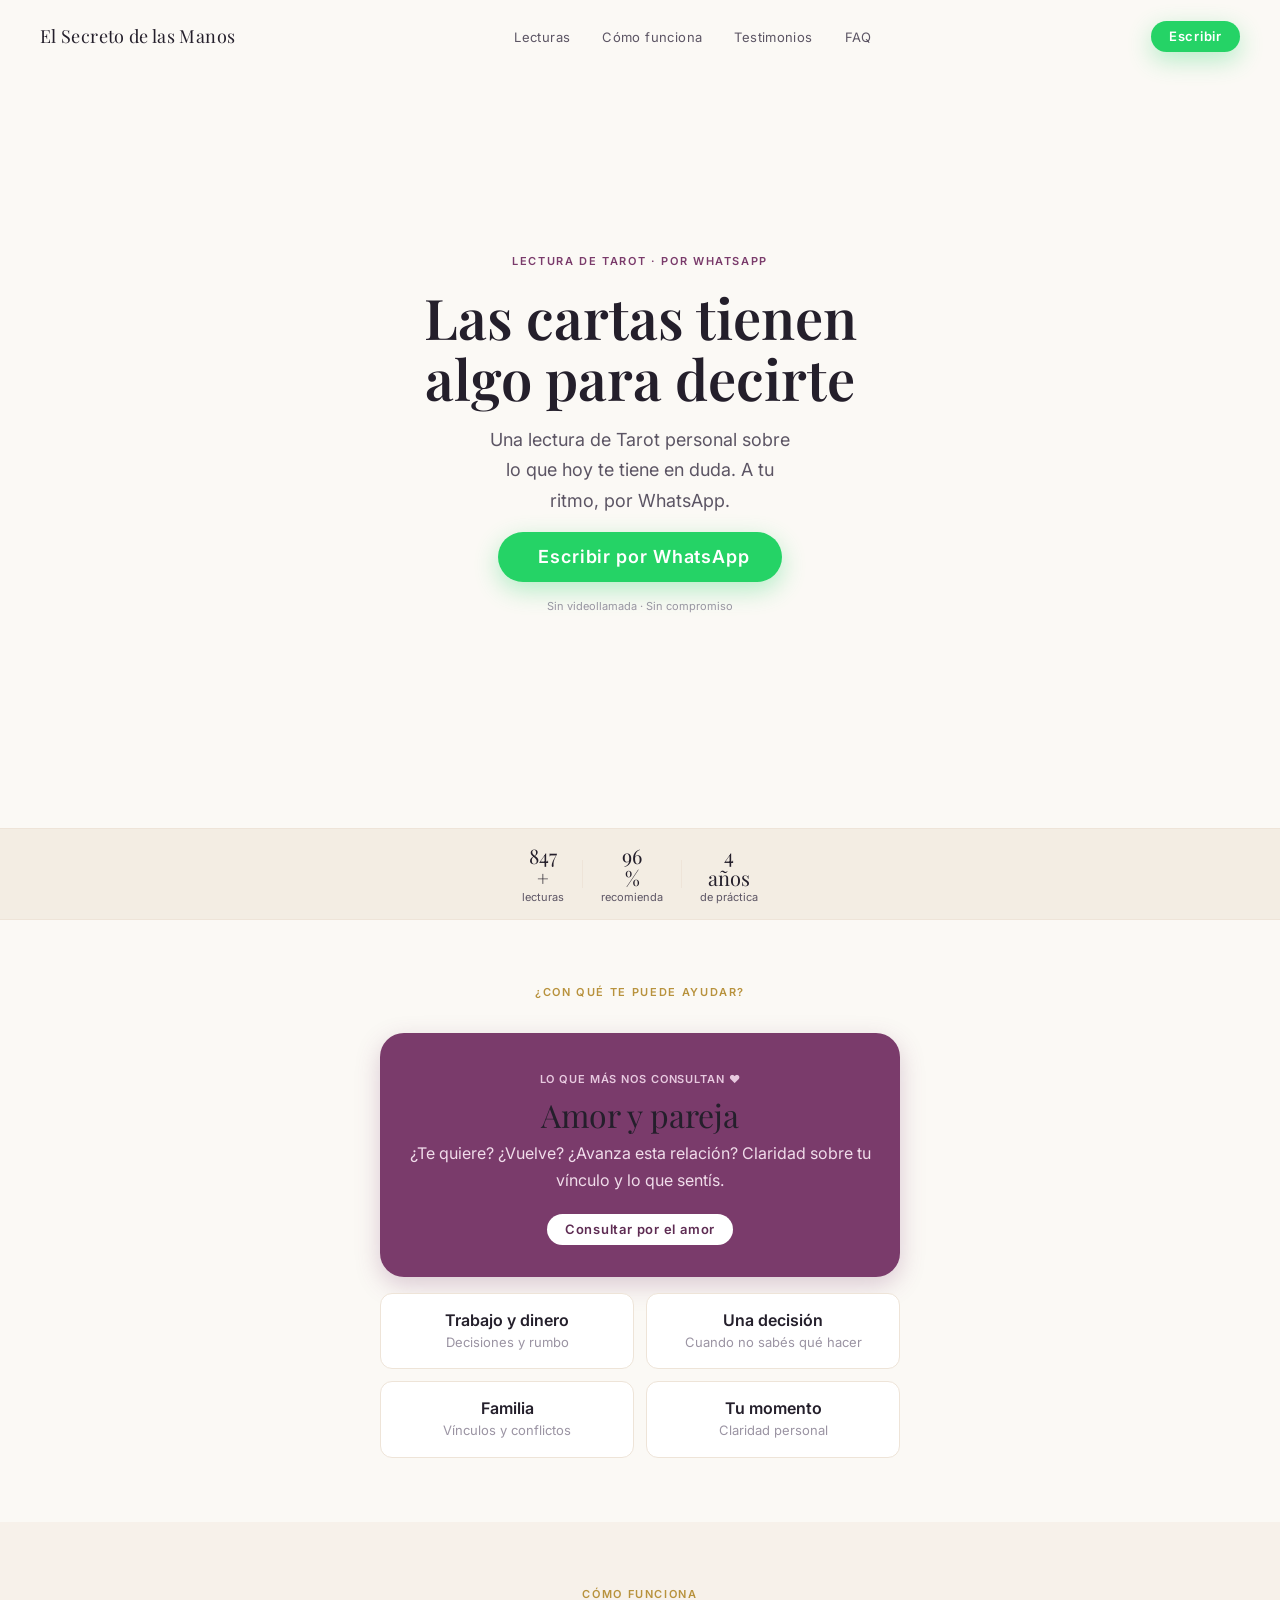
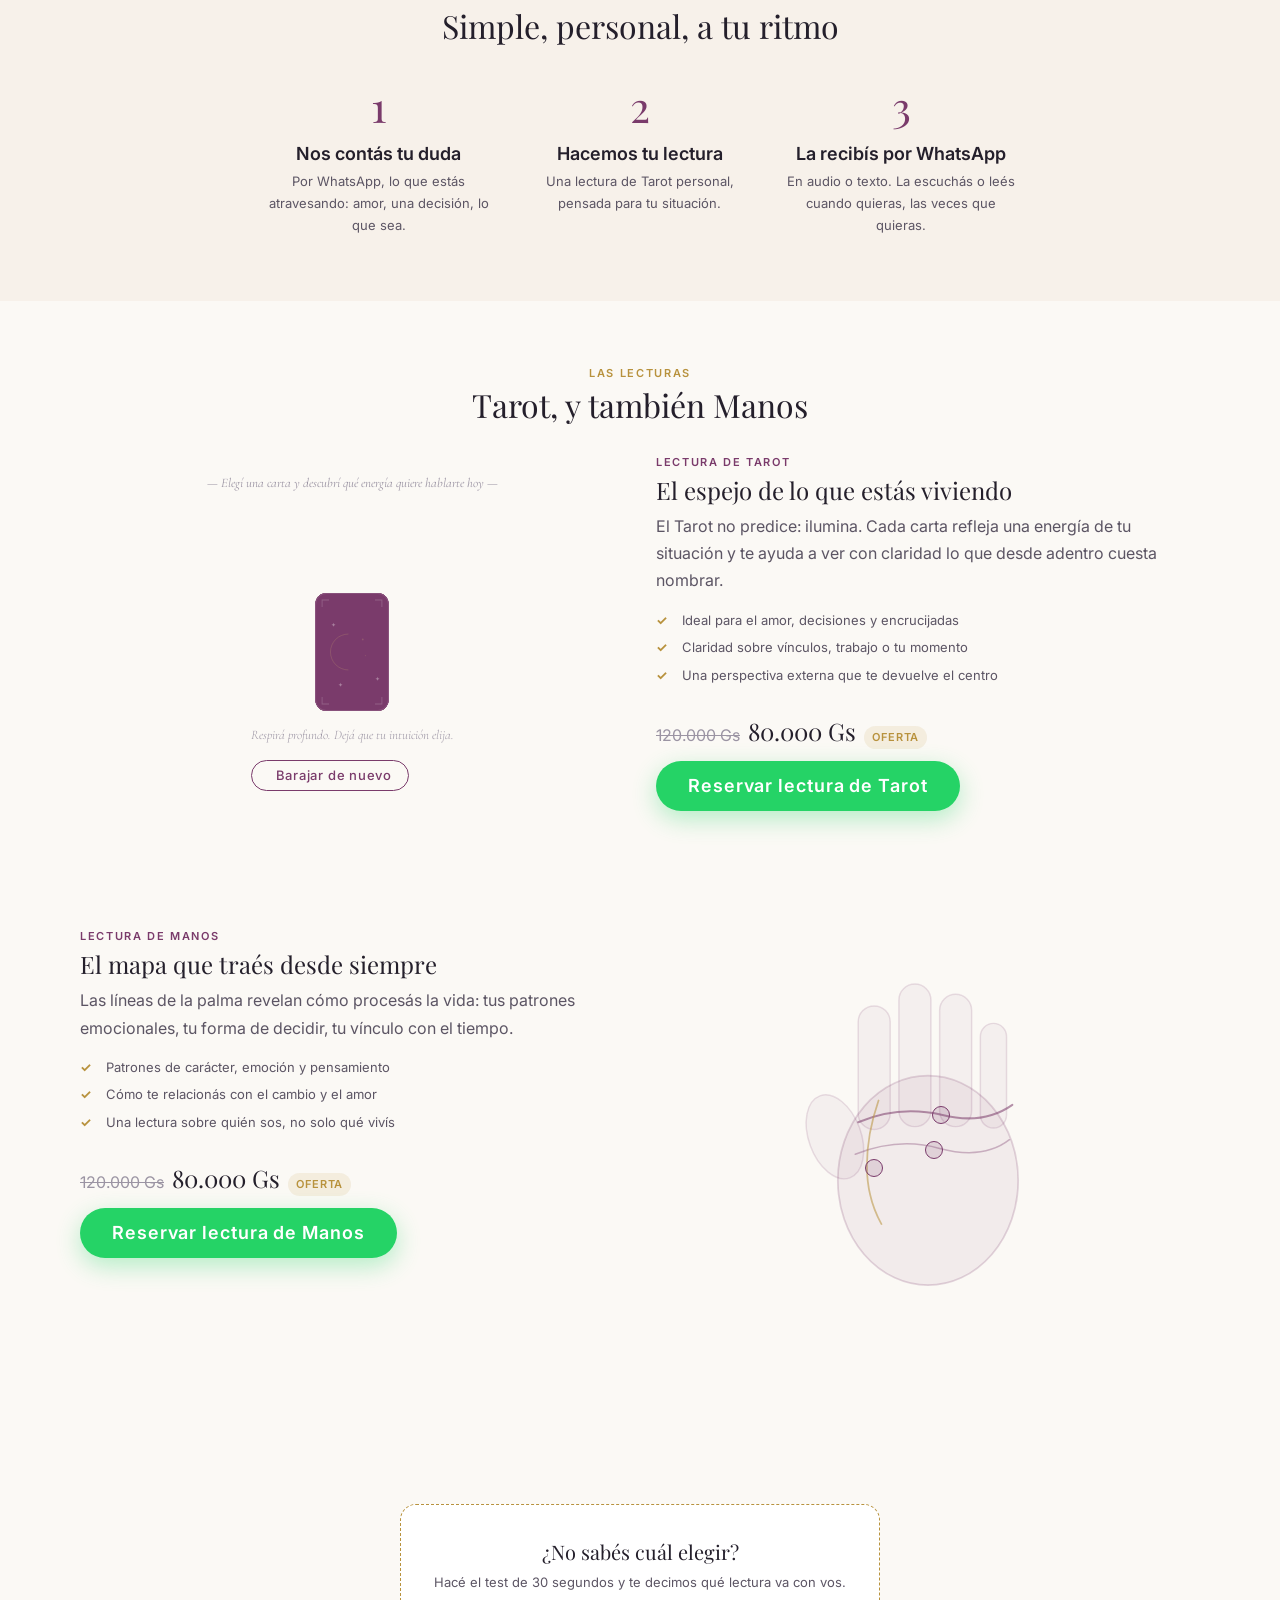
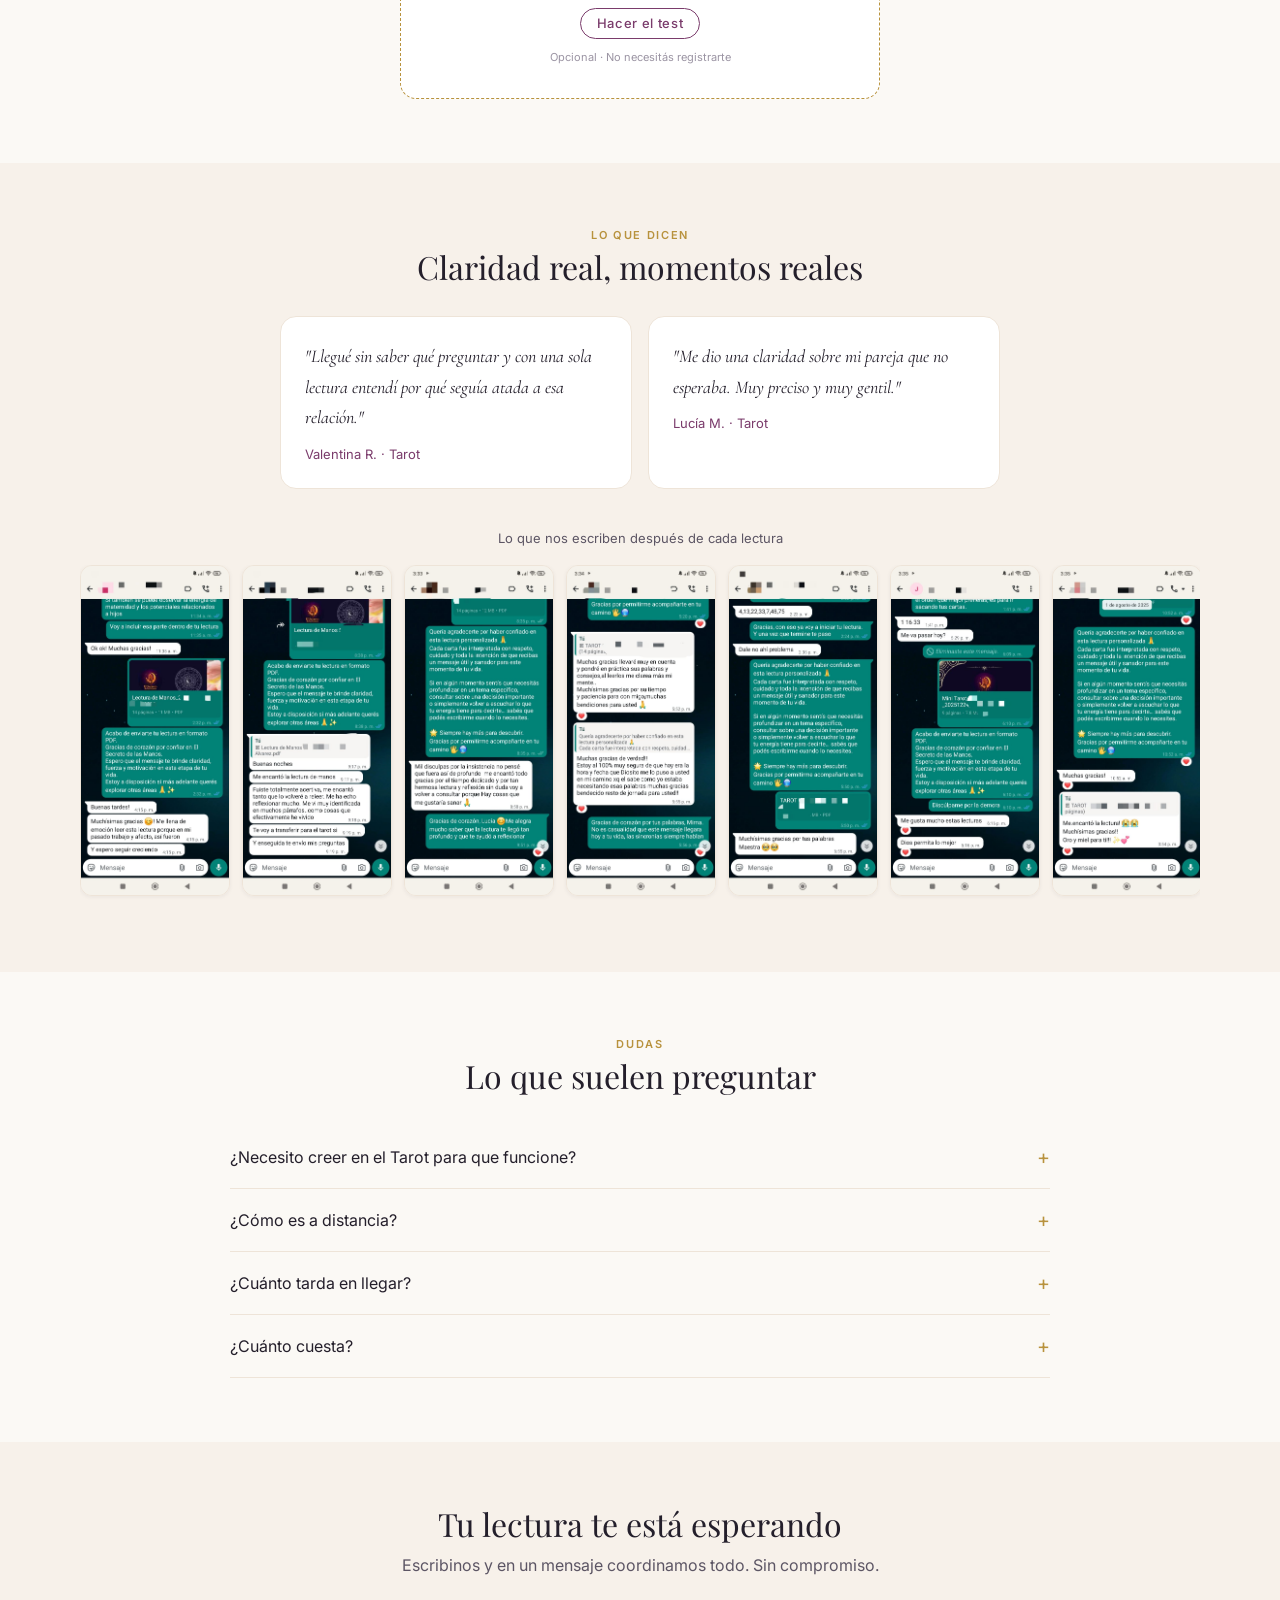
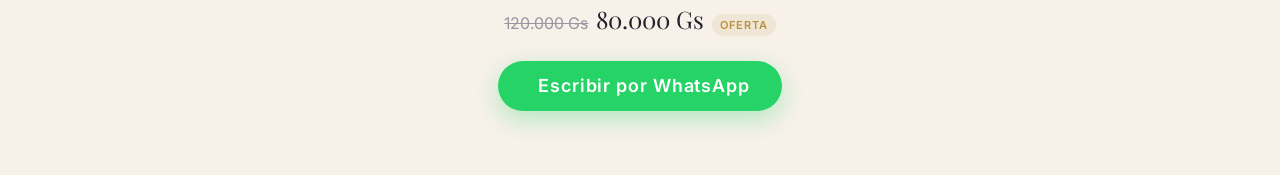
==== commit 8da876dd: "feat: FAQ acordeón y CTA final con precio" ====
--- a/index.html
+++ b/index.html
@@ -451,6 +451,28 @@
     </section>
 
     <!-- bloque 8: faq + cta final (Task 11) -->
+    <section id="faq" class="section faq" aria-label="Preguntas frecuentes">
+      <div class="container container-md">
+        <div class="section-header" data-reveal><span class="eyebrow gold">Dudas</span><h2 class="section-title">Lo que suelen preguntar</h2></div>
+        <div class="faq-accordion" data-reveal>
+          <div class="faq-item"><button class="faq-q" aria-expanded="false"><span>¿Necesito creer en el Tarot para que funcione?</span><span class="faq-ico" aria-hidden="true">+</span></button><div class="faq-a"><div class="faq-a-inner"><p>No. Trabaja con simbolismo e interpretación, no con fe. Muchas llegan con escepticismo y se van con algo útil.</p></div></div></div>
+          <div class="faq-item"><button class="faq-q" aria-expanded="false"><span>¿Cómo es a distancia?</span><span class="faq-ico" aria-hidden="true">+</span></button><div class="faq-a"><div class="faq-a-inner"><p>Todo por WhatsApp. Nos contás tu situación y recibís tu lectura en audio o texto. Sin videollamadas.</p></div></div></div>
+          <div class="faq-item"><button class="faq-q" aria-expanded="false"><span>¿Cuánto tarda en llegar?</span><span class="faq-ico" aria-hidden="true">+</span></button><div class="faq-a"><div class="faq-a-inner"><p>En general entre 24 y 48 horas desde la confirmación. Si hay urgencia lo coordinamos.</p></div></div></div>
+          <div class="faq-item"><button class="faq-q" aria-expanded="false"><span>¿Cuánto cuesta?</span><span class="faq-ico" aria-hidden="true">+</span></button><div class="faq-a"><div class="faq-a-inner"><p>Cada lectura está en oferta a 80.000 Gs (precio normal 120.000 Gs). Coordinamos el pago por WhatsApp.</p></div></div></div>
+        </div>
+      </div>
+    </section>
+
+    <section class="section cta-final" aria-label="Reservar">
+      <div class="container container-sm">
+        <div class="cta-final-inner" data-reveal>
+          <h2 class="cta-final-title">Tu lectura te está esperando</h2>
+          <p class="cta-final-sub">Escribinos y en un mensaje coordinamos todo. Sin compromiso.</p>
+          <div class="price"><span class="price-old">120.000 Gs</span><span class="price-now">80.000 Gs</span><span class="price-badge">Oferta</span></div>
+          <button class="btn btn-wa btn-lg js-wa-trigger" data-wa-service="default"><i class="ph-fill ph-whatsapp-logo"></i> Escribir por WhatsApp</button>
+        </div>
+      </div>
+    </section>
   </main>
 
   <footer class="site-footer" role="contentinfo">
--- a/css/landing.css
+++ b/css/landing.css
@@ -391,3 +391,23 @@
   box-shadow: var(--shadow-sm);
   display: block;
 }
+
+
+/* ────────────────────────────────────────────────────────────
+   BLOQUE 8 — FAQ ACORDEÓN
+   ──────────────────────────────────────────────────────────── */
+.faq-item { border-bottom: 1px solid var(--line); }
+.faq-q { width: 100%; display: flex; justify-content: space-between; align-items: center; gap: 12px; background: none; border: none; cursor: pointer; padding: var(--sp-4) 0; text-align: left; color: var(--ink); font-size: var(--text-base); font-family: var(--font-ui); }
+.faq-ico { color: var(--gold); font-size: var(--text-lg); transition: transform var(--t-fast); }
+.faq-q[aria-expanded="true"] .faq-ico { transform: rotate(45deg); }
+.faq-a { overflow: hidden; max-height: 0; transition: max-height var(--t-base) var(--ease-out); }
+.faq-a-inner { padding: 0 0 var(--sp-4); color: var(--ink-soft); font-size: var(--text-sm); line-height: var(--lh-relaxed); }
+
+
+/* ────────────────────────────────────────────────────────────
+   BLOQUE 8 — CTA FINAL
+   ──────────────────────────────────────────────────────────── */
+.cta-final { text-align: center; background: var(--bg-tint); }
+.cta-final-inner { display: flex; flex-direction: column; align-items: center; gap: 12px; }
+.cta-final-title { font-family: var(--font-display); color: var(--ink); font-size: var(--text-2xl); }
+.cta-final-sub { color: var(--ink-soft); }
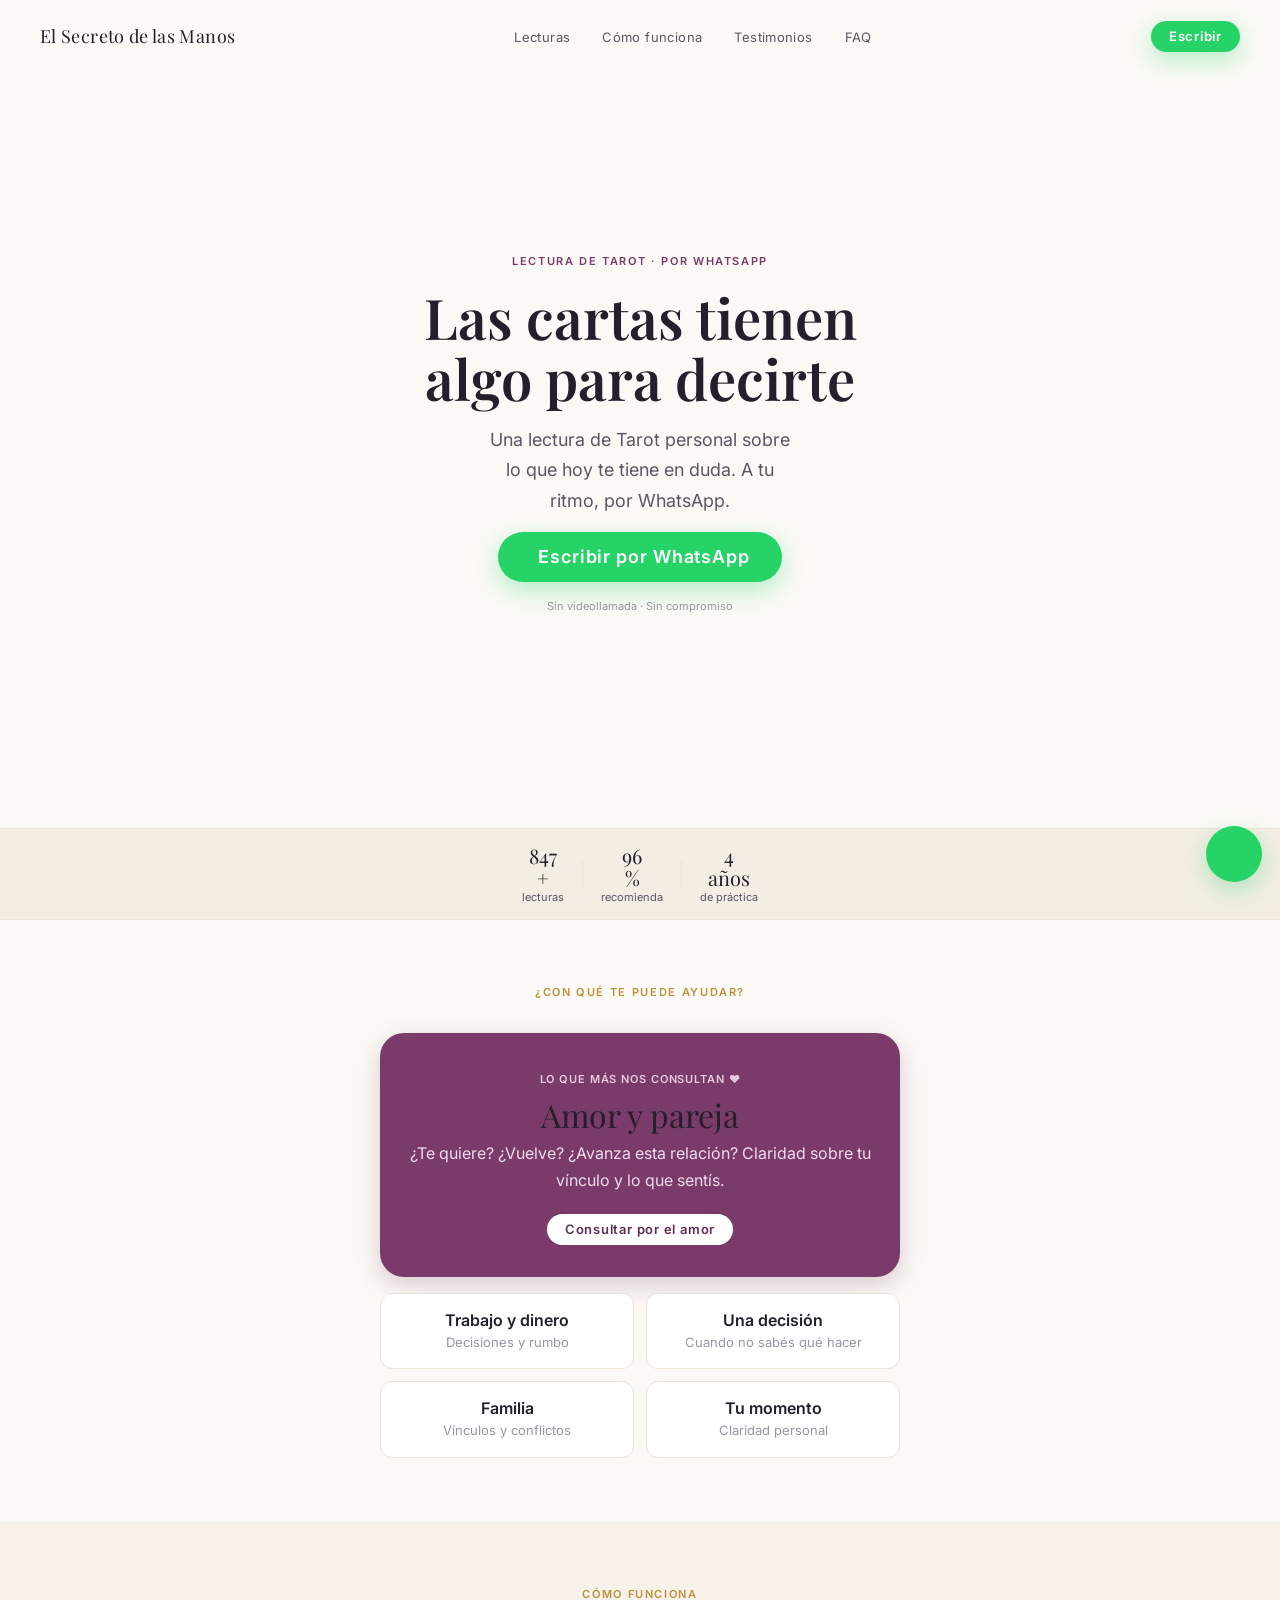
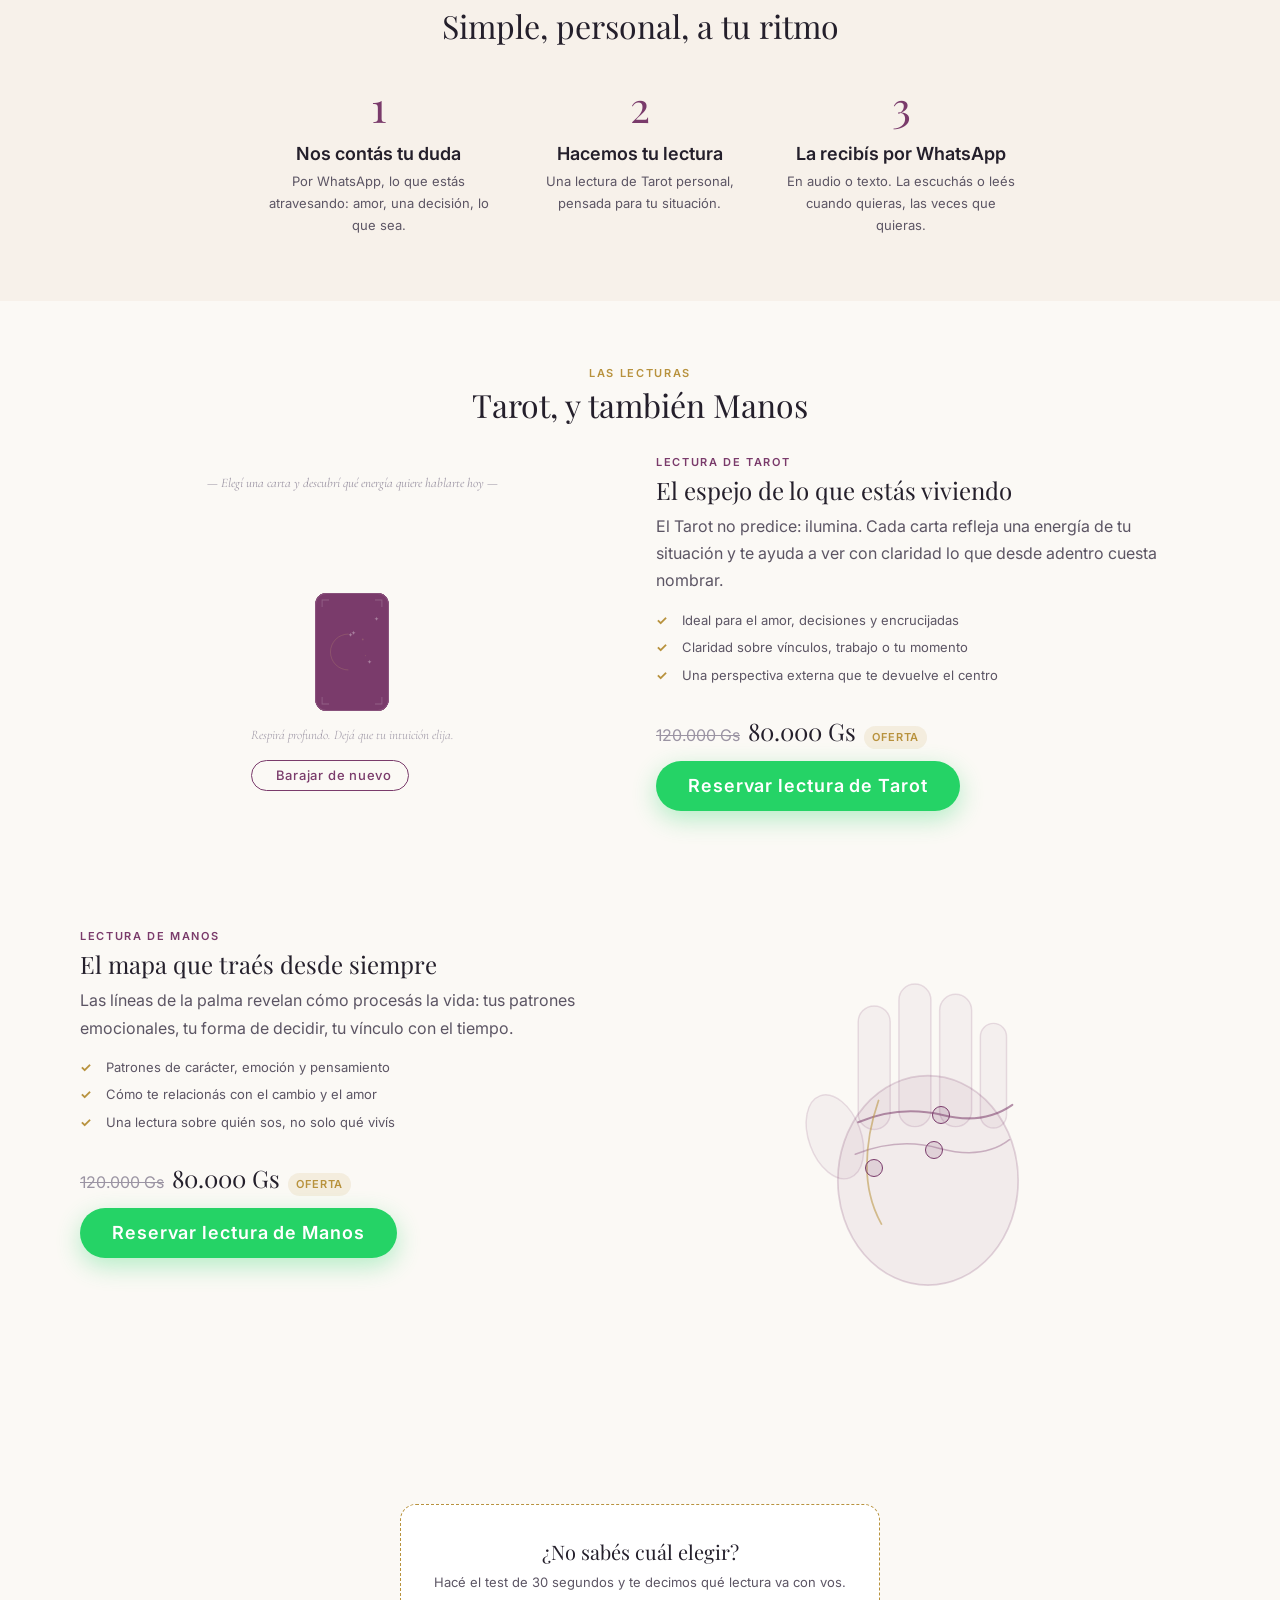
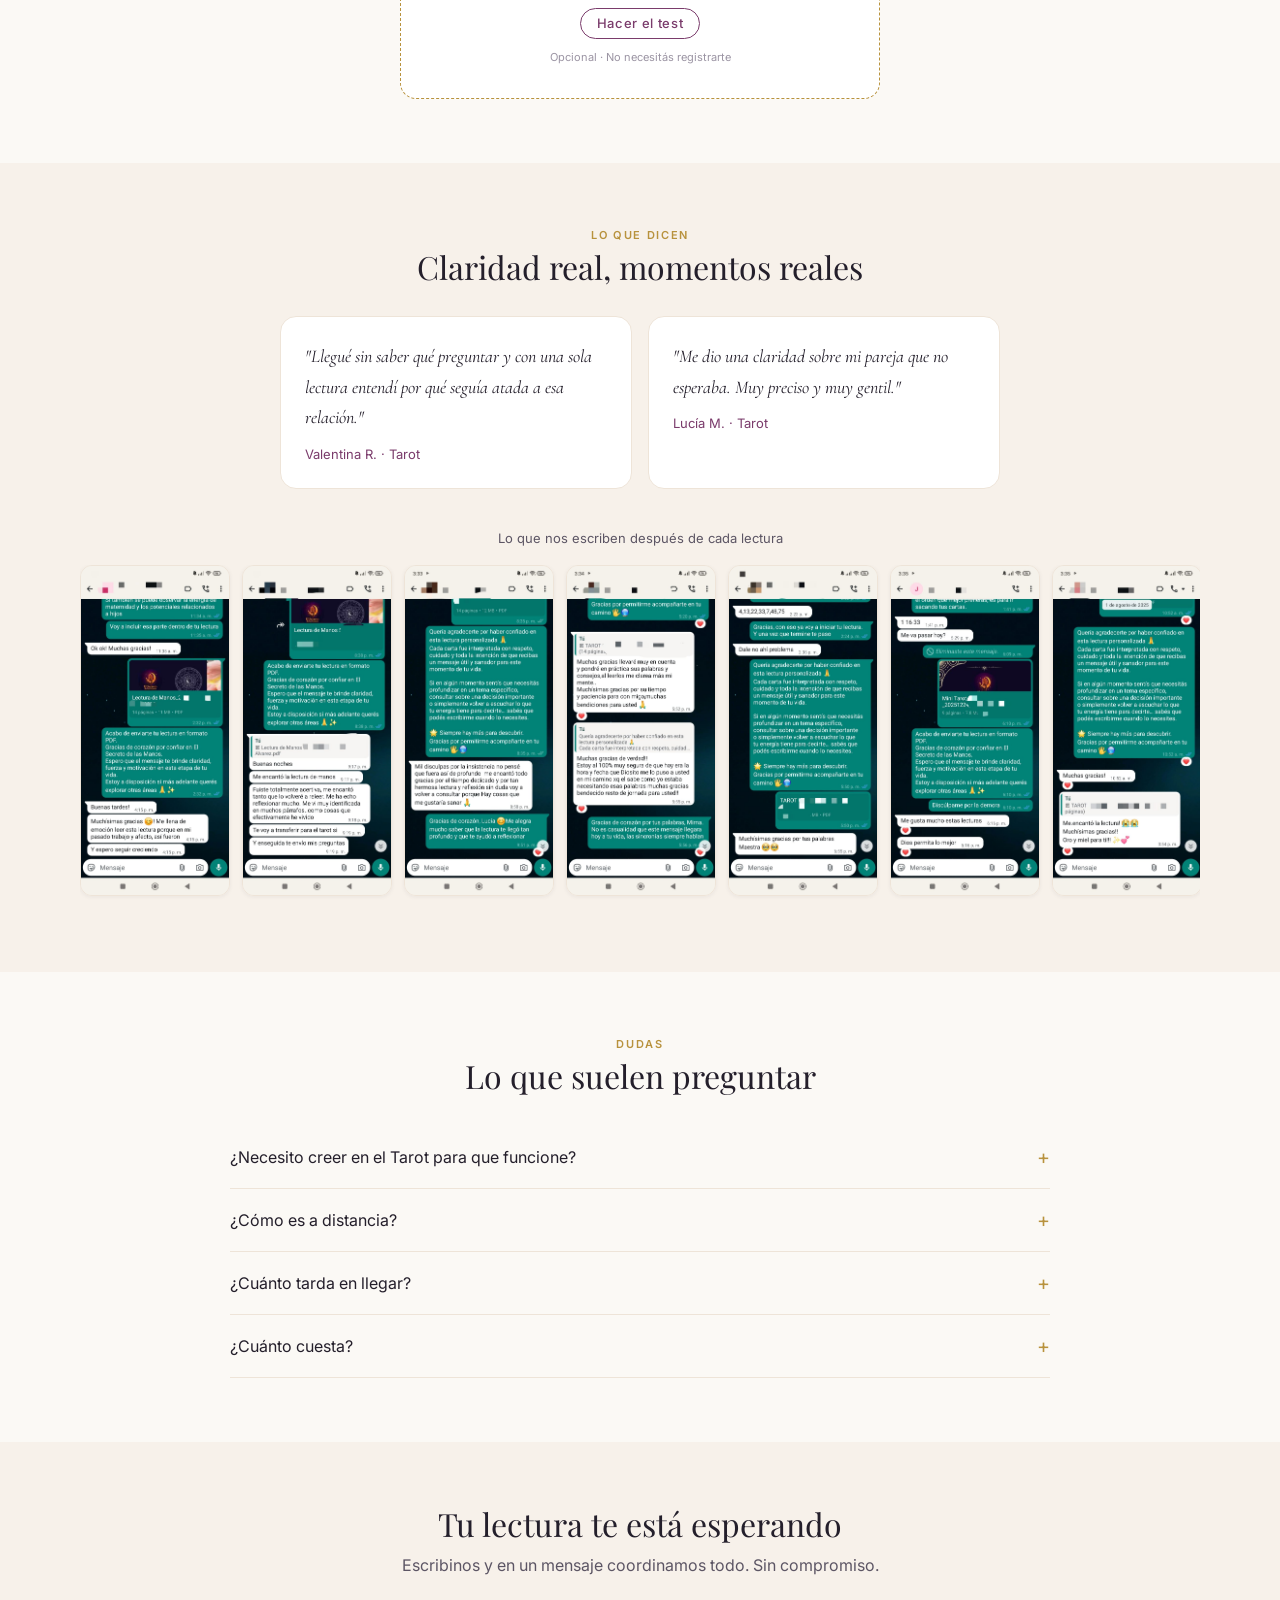
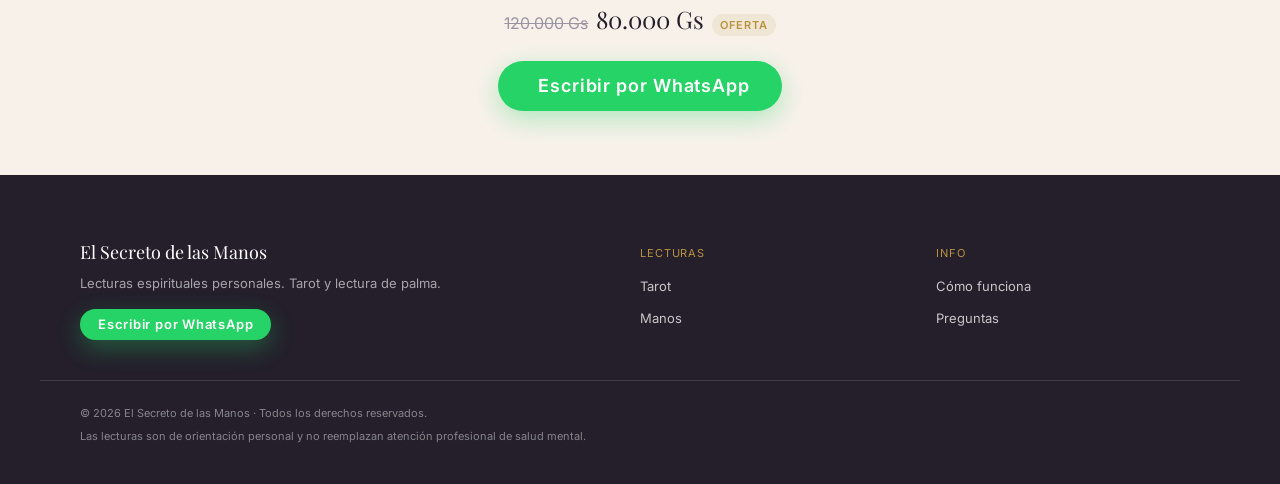
==== commit eb004080: "feat: footer, sticky WhatsApp mobile y botón flotante desktop" ====
--- a/index.html
+++ b/index.html
@@ -476,10 +476,28 @@
   </main>
 
   <footer class="site-footer" role="contentinfo">
-    <!-- footer (Task 12) -->
+    <div class="container footer-grid">
+      <div class="footer-brand">
+        <span class="footer-logo">El Secreto de las Manos</span>
+        <p class="footer-tagline">Lecturas espirituales personales. Tarot y lectura de palma.</p>
+        <button class="btn btn-wa btn-sm js-wa-trigger" data-wa-service="default">Escribir por WhatsApp</button>
+      </div>
+      <nav class="footer-links" aria-label="Lecturas"><span class="footer-nav-title">Lecturas</span><ul role="list"><li><button class="footer-link js-wa-trigger" data-wa-service="tarot">Tarot</button></li><li><button class="footer-link js-wa-trigger" data-wa-service="manos">Manos</button></li></ul></nav>
+      <nav class="footer-links" aria-label="Info"><span class="footer-nav-title">Info</span><ul role="list"><li><a href="#como-funciona" class="footer-link">Cómo funciona</a></li><li><a href="#faq" class="footer-link">Preguntas</a></li></ul></nav>
+    </div>
+    <div class="footer-bottom container">
+      <p>© 2026 El Secreto de las Manos · Todos los derechos reservados.</p>
+      <p class="footer-disclaimer">Las lecturas son de orientación personal y no reemplazan atención profesional de salud mental.</p>
+    </div>
   </footer>
 
-  <!-- sticky WA bar mobile + floating desktop (Task 12) -->
+  <button class="floating-wa js-wa-trigger" data-wa-service="default" aria-label="WhatsApp"><i class="ph-fill ph-whatsapp-logo"></i></button>
+
+  <div class="sticky-wa" id="sticky-wa" aria-hidden="true">
+    <button class="btn btn-wa btn-full js-wa-trigger" data-wa-service="default">Escribir por WhatsApp</button>
+  </div>
+
+  <!-- sticky WA bar mobile + floating desktop (Task 12 — done above) -->
 
   <!-- modal tarot — deck.js usa: #tarot-modal, #modal-img, #modal-name, #modal-keywords, #modal-meaning, #modal-close, #modal-otra -->
   <div class="tarot-modal-overlay" id="tarot-modal" role="dialog" aria-modal="true" aria-label="Carta de tarot">
--- a/css/landing.css
+++ b/css/landing.css
@@ -411,3 +411,34 @@
 .cta-final-inner { display: flex; flex-direction: column; align-items: center; gap: 12px; }
 .cta-final-title { font-family: var(--font-display); color: var(--ink); font-size: var(--text-2xl); }
 .cta-final-sub { color: var(--ink-soft); }
+
+
+/* ────────────────────────────────────────────────────────────
+   FOOTER (Task 12)
+   ──────────────────────────────────────────────────────────── */
+.site-footer { background: var(--ink); color: rgba(255,255,255,0.85); padding: var(--sp-16) 0 var(--sp-10); }
+.footer-grid { display: grid; gap: var(--sp-8); }
+@media (min-width: 720px) { .footer-grid { grid-template-columns: 2fr 1fr 1fr; } }
+.footer-logo { font-family: var(--font-display); color: #fff; font-size: var(--text-md); }
+.footer-tagline { color: rgba(255,255,255,0.6); font-size: var(--text-sm); margin: 8px 0 var(--sp-4); }
+.footer-nav-title { color: var(--gold); font-size: var(--text-xs); text-transform: uppercase; letter-spacing: var(--ls-wide); }
+.footer-links ul { list-style: none; margin-top: 10px; display: grid; gap: 8px; padding: 0; }
+.footer-link { background: none; border: none; color: rgba(255,255,255,0.75); cursor: pointer; font-size: var(--text-sm); text-decoration: none; padding: 0; }
+.footer-link:hover { color: #fff; }
+.footer-bottom { margin-top: var(--sp-10); padding-top: var(--sp-6); border-top: 1px solid rgba(255,255,255,0.12); font-size: var(--text-xs); color: rgba(255,255,255,0.45); display: grid; gap: 6px; }
+
+
+/* ────────────────────────────────────────────────────────────
+   FLOATING WA BUTTON (desktop only)
+   ──────────────────────────────────────────────────────────── */
+.floating-wa { position: fixed; right: 18px; bottom: 18px; width: 56px; height: 56px; border-radius: 50%; background: var(--wa-green); color: #fff; border: none; font-size: 28px; display: flex; align-items: center; justify-content: center; box-shadow: var(--shadow-wa); cursor: pointer; z-index: var(--z-overlay); }
+.floating-wa:hover { background: var(--wa-green-d); transform: scale(1.08); }
+@media (max-width: 719px) { .floating-wa { display: none; } }
+
+
+/* ────────────────────────────────────────────────────────────
+   STICKY WA BAR (mobile only)
+   ──────────────────────────────────────────────────────────── */
+.sticky-wa { position: fixed; left: 0; right: 0; bottom: 0; padding: 10px 16px calc(10px + env(safe-area-inset-bottom)); background: rgba(251,249,245,0.95); backdrop-filter: blur(8px); -webkit-backdrop-filter: blur(8px); border-top: 1px solid var(--line); z-index: var(--z-overlay); transform: translateY(120%); transition: transform var(--t-base) var(--ease-out); }
+.sticky-wa.is-visible { transform: translateY(0); }
+@media (min-width: 720px) { .sticky-wa { display: none; } }
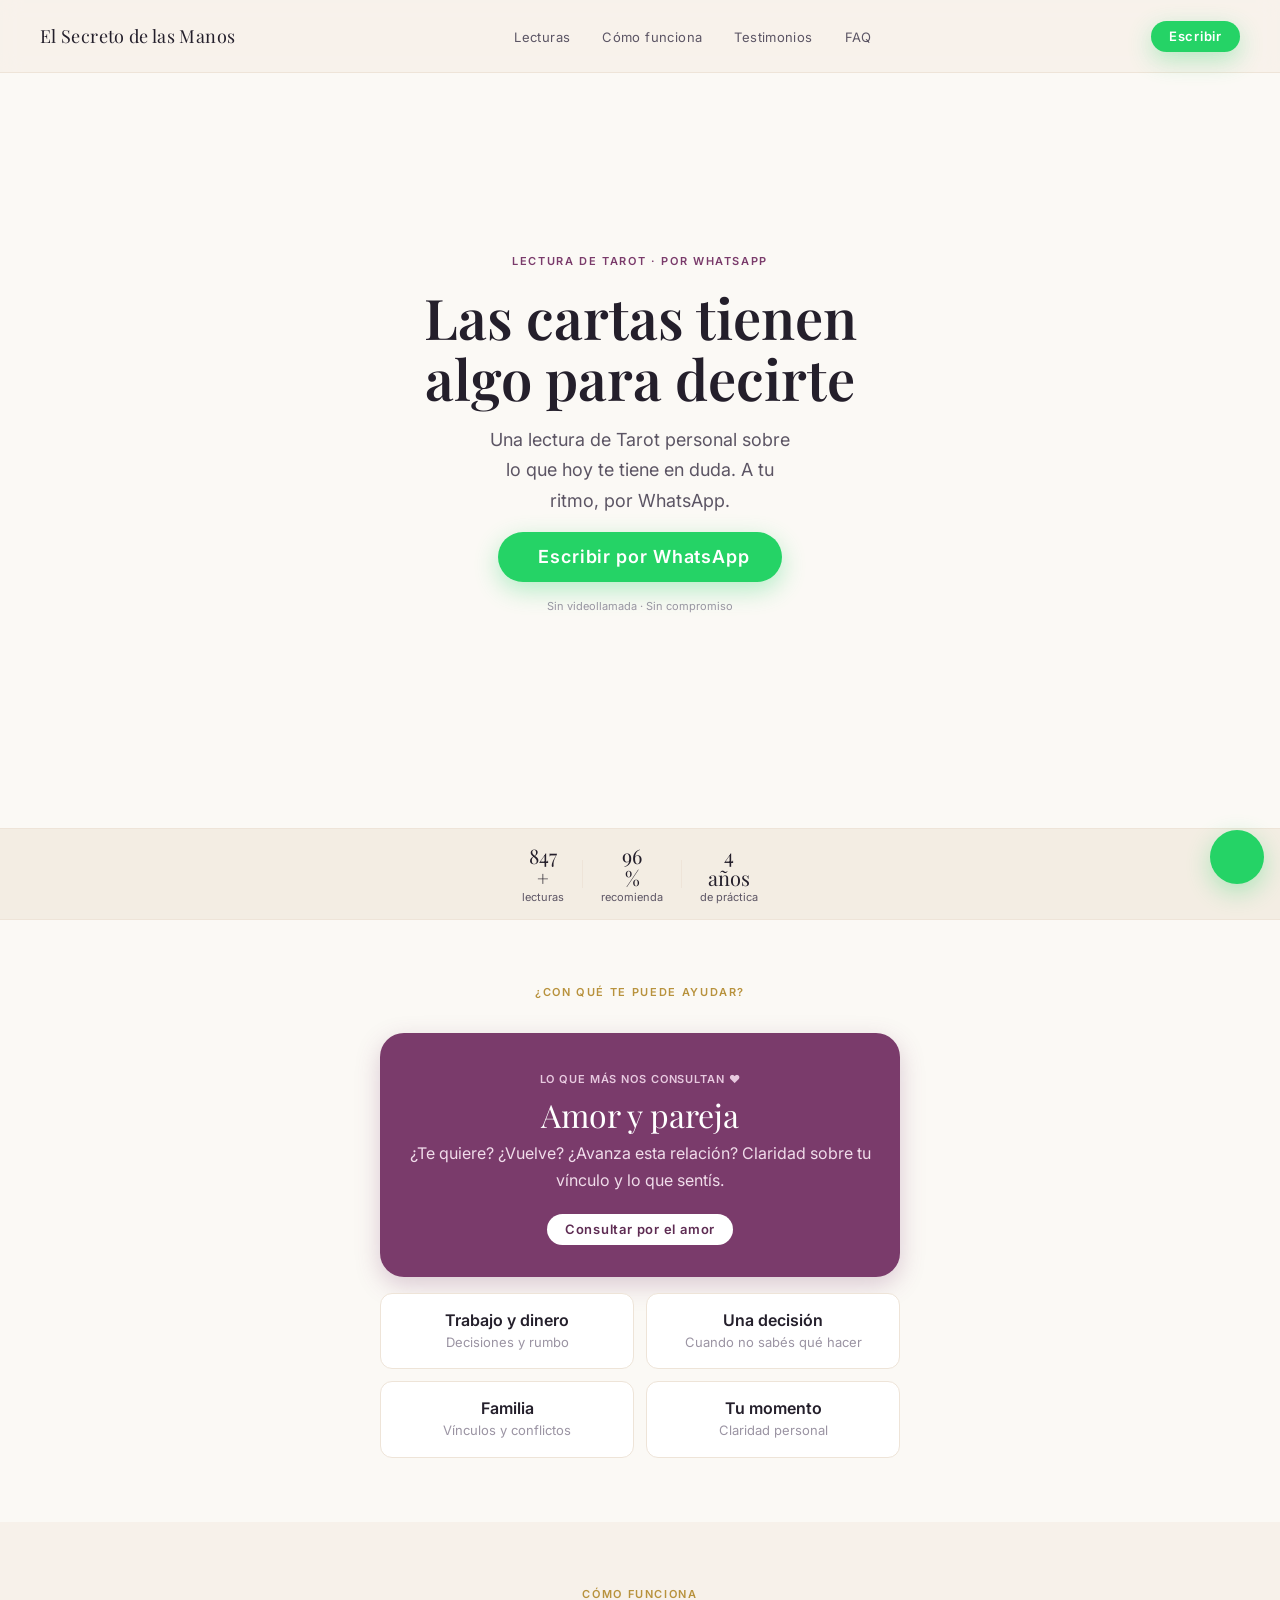
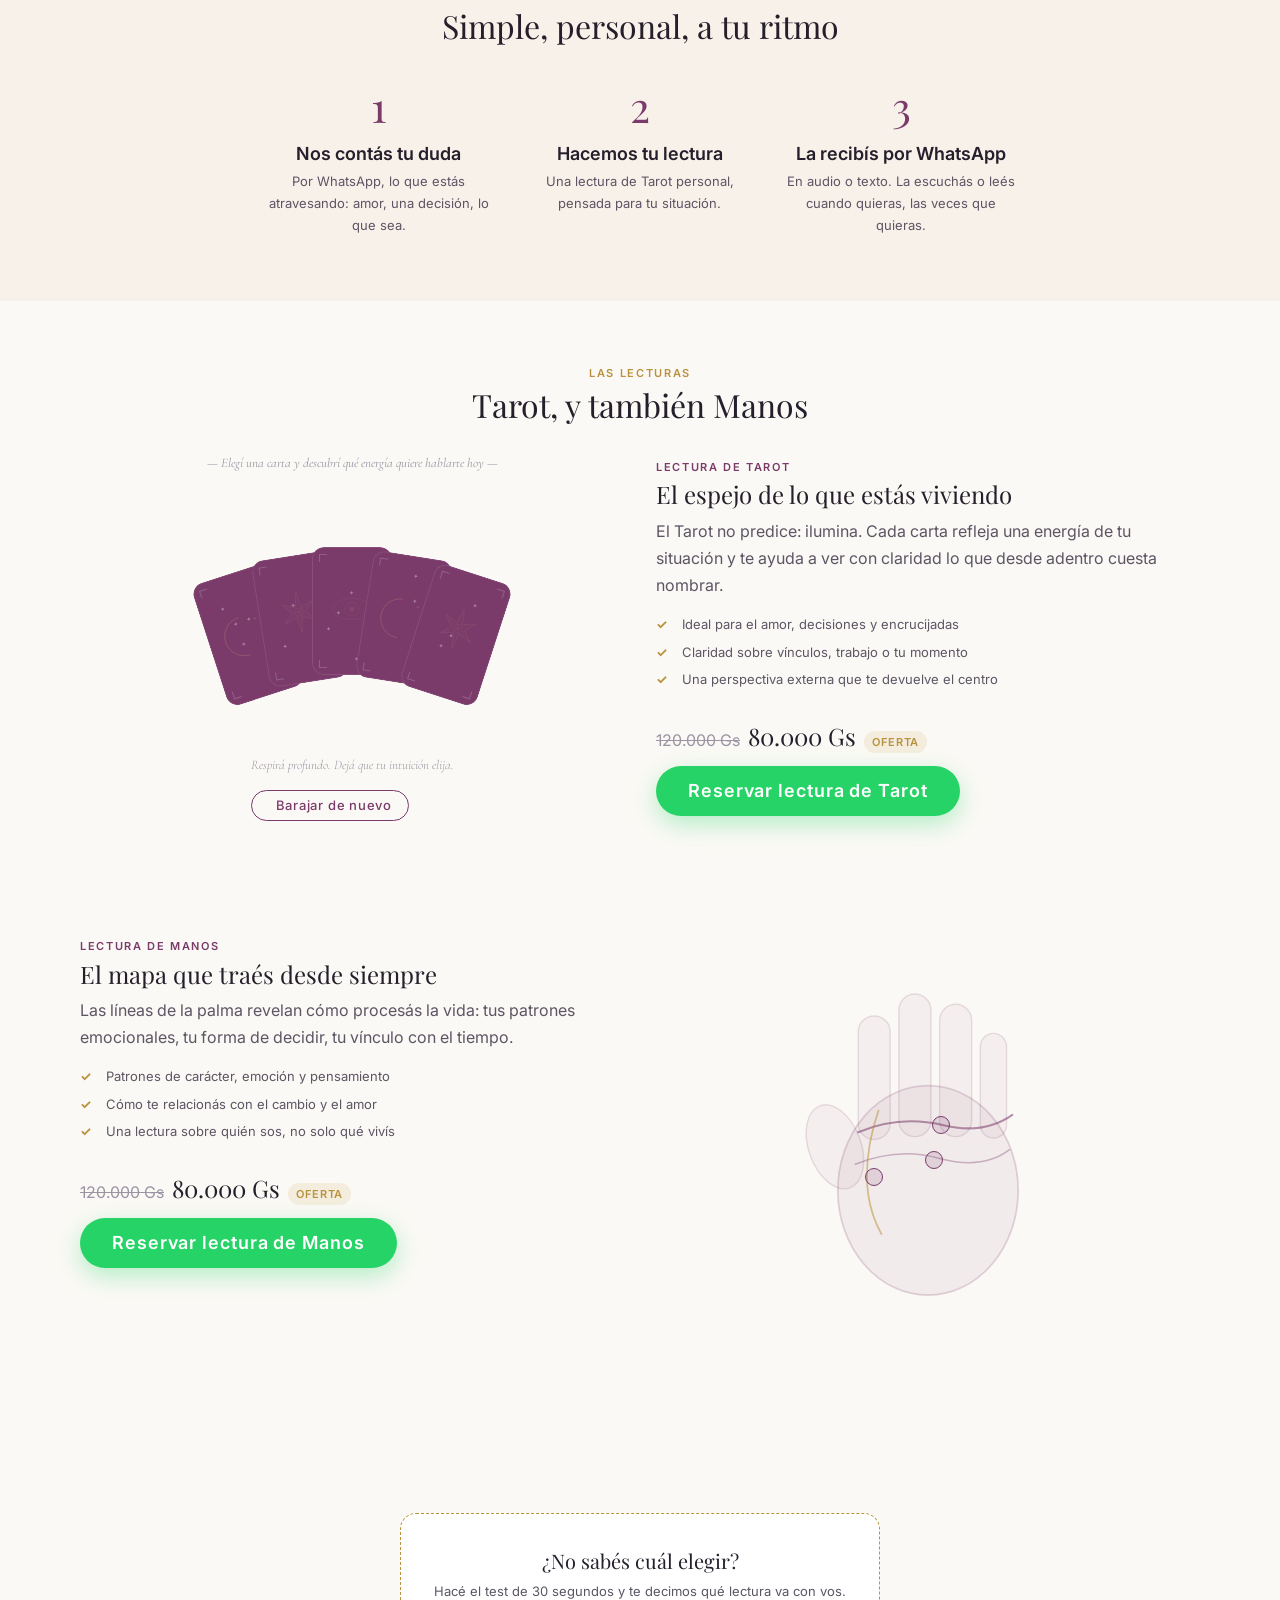
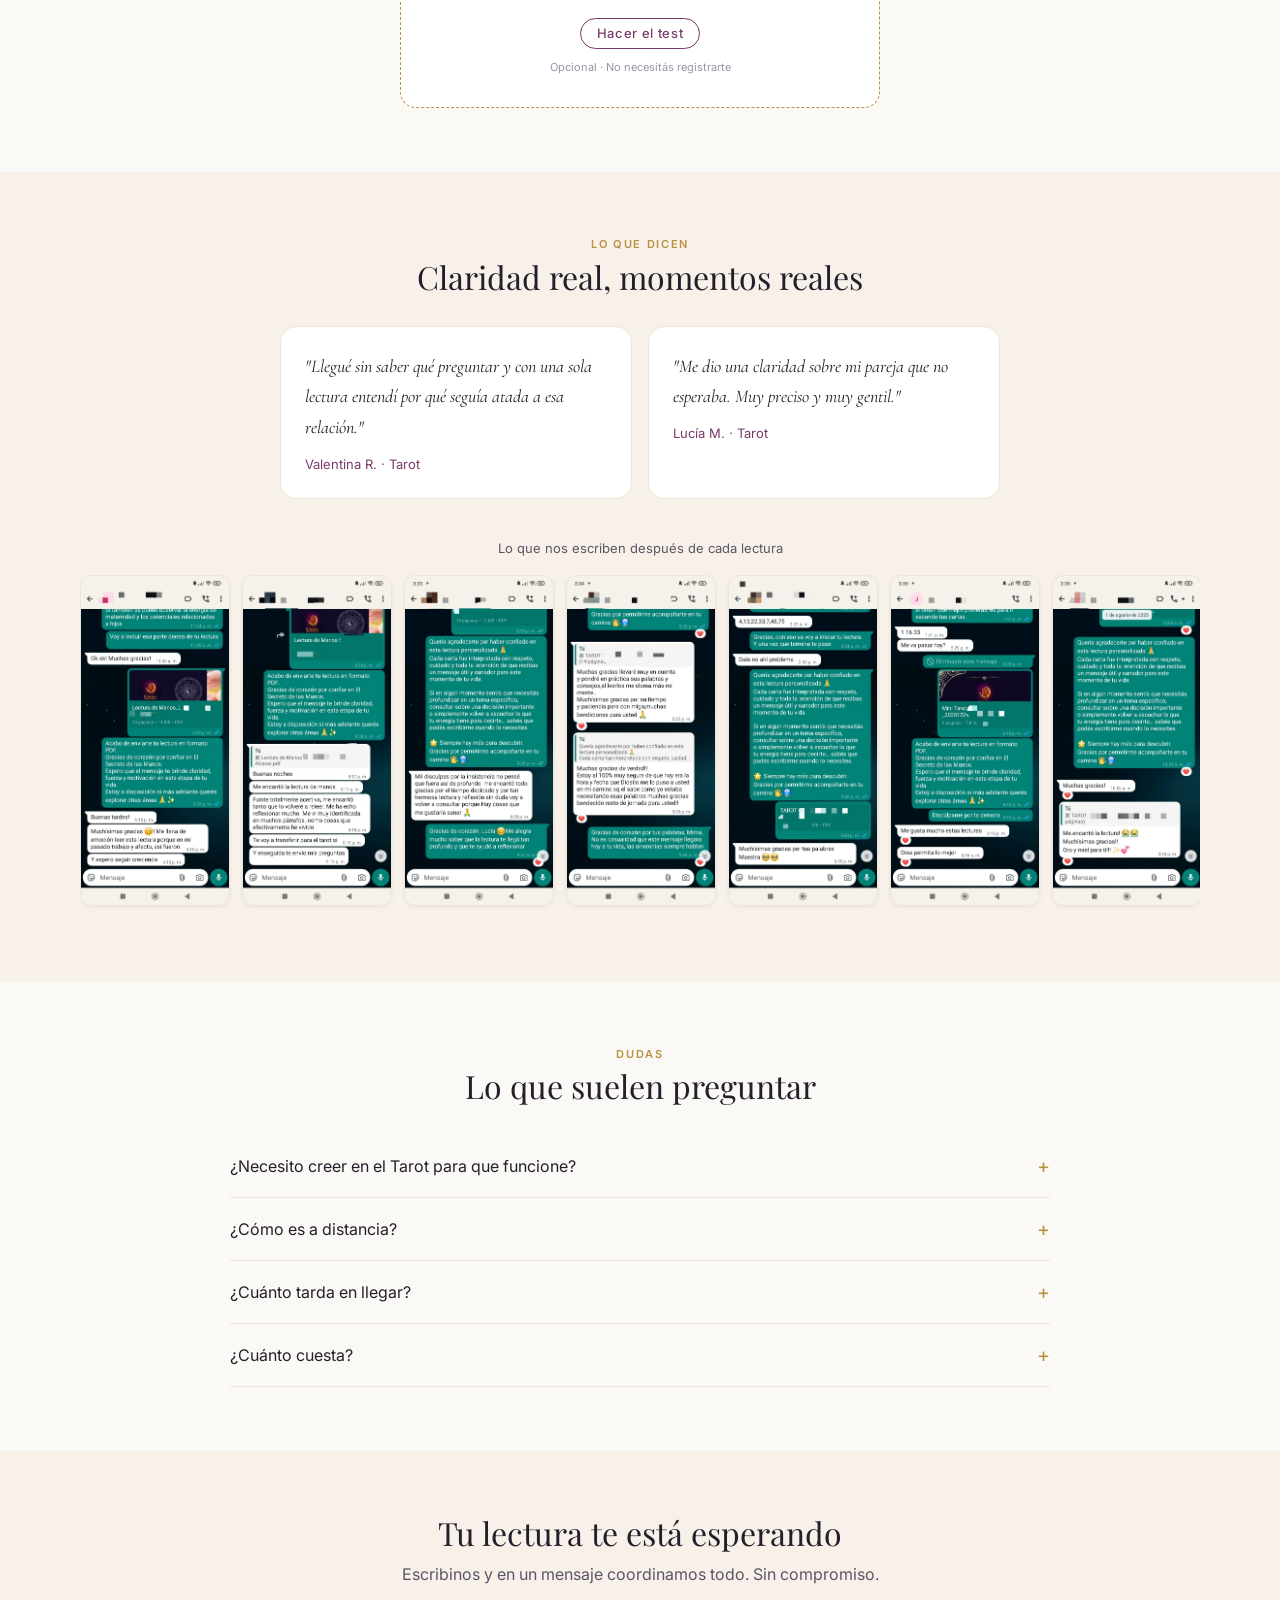
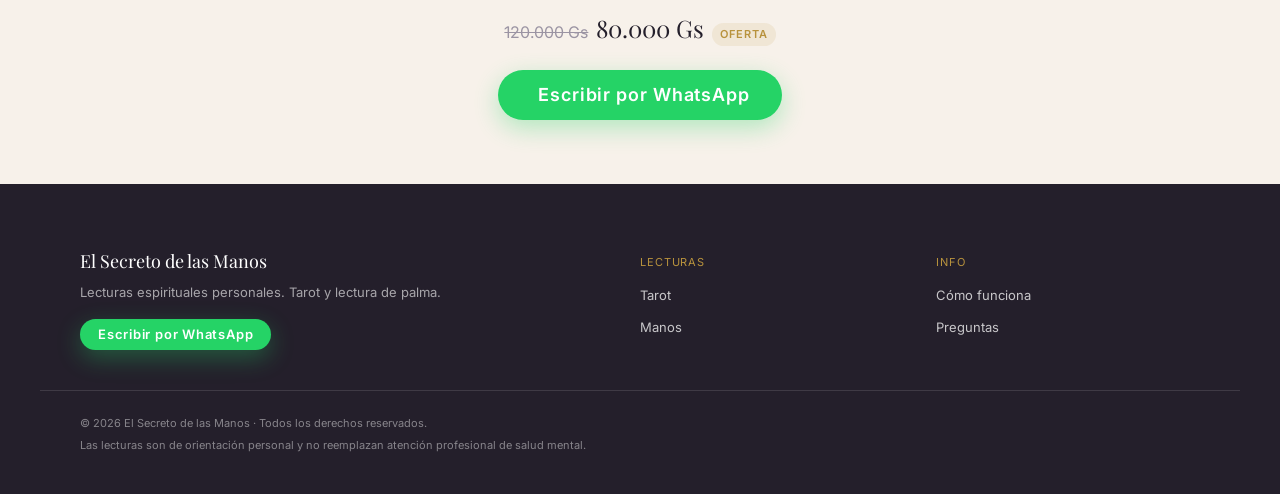
==== commit d84d763d: "fix: header diferenciado del fondo y drawer mobile con botón de cerrar" ====
--- a/index.html
+++ b/index.html
@@ -71,6 +71,12 @@
       </button>
     </div>
     <div id="mobile-menu" class="mobile-menu" aria-hidden="true" role="dialog" aria-label="Menú">
+      <div class="mobile-menu-top">
+        <span class="mobile-menu-brand">El Secreto de las Manos</span>
+        <button id="menu-close" class="menu-close" aria-label="Cerrar menú">
+          <i class="ph ph-x" aria-hidden="true"></i>
+        </button>
+      </div>
       <nav class="mobile-nav" aria-label="Navegación móvil">
         <a href="#lecturas" class="mobile-nav-link">Lecturas</a>
         <a href="#como-funciona" class="mobile-nav-link">Cómo funciona</a>
@@ -79,6 +85,7 @@
       </nav>
       <div class="mobile-menu-footer">
         <button class="btn btn-wa btn-full js-wa-trigger" data-wa-service="default">Escribir por WhatsApp</button>
+        <p class="mobile-menu-note">Sin videollamada · A tu ritmo · WhatsApp</p>
       </div>
     </div>
   </header>
--- a/css/base.css
+++ b/css/base.css
@@ -124,7 +124,6 @@
   --z-overlay:100;
   --z-modal: 1000;
   --z-header:2000;
-  --z-noise: 8000;
   --z-top:   9999;
 }
 
@@ -214,23 +213,6 @@
   color: var(--ink);
 }
 
-
-/* ────────────────────────────────────────────────────────────
-   FONDO GLOBAL CON TEXTURA DE RUIDO
-   El .noise-overlay es un div fixed que vive encima de todo
-   (excepto modales y header) y da la sensación de grano/película
-   ──────────────────────────────────────────────────────────── */
-.noise-overlay {
-  position: fixed;
-  inset: 0;
-  z-index: var(--z-noise);
-  pointer-events: none;
-  /* SVG turbulence inline como textura de grano */
-  background-image: url("data:image/svg+xml,%3Csvg xmlns='http://www.w3.org/2000/svg' width='250' height='250'%3E%3Cfilter id='n'%3E%3CfeTurbulence type='fractalNoise' baseFrequency='0.80' numOctaves='4' stitchTiles='stitch'/%3E%3CfeColorMatrix type='saturate' values='0'/%3E%3C/filter%3E%3Crect width='250' height='250' filter='url(%23n)' opacity='0.038'/%3E%3C/svg%3E");
-  background-size: 250px 250px;
-  background-repeat: repeat;
-  opacity: 1;
-}
 
 
 /* ────────────────────────────────────────────────────────────
--- a/css/components.css
+++ b/css/components.css
@@ -41,26 +41,20 @@
   transform: scale(0.97) !important;
 }
 
-/* ── Botón primario — fondo purple con glow ── */
+/* ── Botón primario — fondo ciruela (paleta clara) ── */
 .btn-primary {
-  background: linear-gradient(135deg, var(--purple-core) 0%, var(--purple-deep) 100%);
-  border-color: rgba(196, 165, 245, 0.25);
-  color: var(--white-90);
-  box-shadow:
-    0 0 0 0 rgba(123, 71, 201, 0),
-    0 4px 20px rgba(0, 0, 0, 0.3),
-    inset 0 1px 0 rgba(255, 255, 255, 0.07);
+  background: linear-gradient(135deg, var(--plum) 0%, var(--plum-deep) 100%);
+  border-color: transparent;
+  color: #fff;
+  box-shadow: var(--shadow-glow-plum);
 }
 
 .btn-primary:hover {
-  background: linear-gradient(135deg, var(--purple-light) 0%, var(--purple-core) 100%);
-  border-color: rgba(196, 165, 245, 0.50);
-  box-shadow:
-    0 0 30px rgba(123, 71, 201, 0.45),
-    0 8px 30px rgba(0, 0, 0, 0.4),
-    inset 0 1px 0 rgba(255, 255, 255, 0.10);
+  background: var(--plum-deep);
+  border-color: transparent;
+  box-shadow: var(--shadow-glow-plum);
   transform: translateY(-2px);
-  color: var(--white);
+  color: #fff;
 }
 
 /* ── Botón fantasma — borde transparente ── */
@@ -262,13 +256,13 @@
 .badge-affinity {
   background: linear-gradient(
     90deg,
-    rgba(123, 71, 201, 0.15) 0%,
-    rgba(196, 165, 245, 0.25) 50%,
-    rgba(123, 71, 201, 0.15) 100%
+    rgba(122, 59, 107, 0.10) 0%,
+    rgba(184, 146, 61, 0.18) 50%,
+    rgba(122, 59, 107, 0.10) 100%
   );
   background-size: 200% 100%;
-  border: 1px solid rgba(196, 165, 245, 0.25);
-  color: var(--violet);
+  border: 1px solid var(--line);
+  color: var(--plum);
   animation: shimmer 2.5s ease infinite;
 }
 
@@ -1005,8 +999,9 @@
 
 .deck-stage {
   position: relative;
-  width: 280px;
-  height: 180px;
+  width: 300px;
+  max-width: 100%;
+  height: 230px;
   margin: 0 auto;
 }
 
@@ -1026,8 +1021,21 @@
   border-radius: var(--r-base);
 }
 
-.deck-card.spread {
-  opacity: 1;
+/* Abanico de 5 cartas esparcidas */
+.deck-card.spread { opacity: 1; }
+.deck-card.spread:nth-child(1) { transform: translate(-50%, -50%) translateX(-104px) translateY(18px) rotate(-18deg); }
+.deck-card.spread:nth-child(2) { transform: translate(-50%, -50%) translateX(-52px)  translateY(2px)  rotate(-9deg); }
+.deck-card.spread:nth-child(3) { transform: translate(-50%, -50%) translateX(0)      translateY(-6px) rotate(0deg); }
+.deck-card.spread:nth-child(4) { transform: translate(-50%, -50%) translateX(52px)   translateY(2px)  rotate(9deg); }
+.deck-card.spread:nth-child(5) { transform: translate(-50%, -50%) translateX(104px)  translateY(18px) rotate(18deg); }
+
+/* Levantar la carta al pasar el dedo/mouse, sin romper el abanico */
+.deck-card.spread .card-inner { transition: transform var(--t-base) var(--ease-smooth); }
+.deck-card.spread:hover { z-index: 30; }
+.deck-card.spread:hover .card-inner { transform: translateY(-12px); }
+
+@media (max-width: 380px) {
+  .deck-stage { transform: scale(0.85); }
 }
 
 .deck-card.dimmed {
--- a/css/landing.css
+++ b/css/landing.css
@@ -32,12 +32,16 @@
    ──────────────────────────────────────────────────────────── */
 .site-header {
   position: fixed; inset: 0 0 auto 0; z-index: var(--z-header);
-  background: transparent; transition: background var(--t-base), box-shadow var(--t-base), transform var(--t-base);
+  /* Tinte cálido sutil + hairline para diferenciar del hero (#FBF9F5) */
+  background: rgba(247,241,234,0.82);
+  backdrop-filter: blur(10px);
+  -webkit-backdrop-filter: blur(10px);
+  border-bottom: 1px solid var(--line);
+  transition: background var(--t-base), box-shadow var(--t-base), transform var(--t-base), border-color var(--t-base);
 }
 .site-header.is-scrolled {
-  background: rgba(251,249,245,0.85); backdrop-filter: blur(10px);
-  -webkit-backdrop-filter: blur(10px);
-  box-shadow: var(--shadow-sm);
+  background: rgba(255,255,255,0.94);
+  box-shadow: var(--shadow-md);
   border-bottom-color: var(--line);
 }
 .site-header.is-hidden { transform: translateY(-100%); }
@@ -56,14 +60,58 @@
 .menu-toggle:hover { background: var(--plum-soft); }
 .menu-line { background: var(--ink); }
 
-/* Mobile menu — override fondo oscuro de components.css */
+/* ── Drawer mobile (override completo de components.css) ── */
 .mobile-menu {
-  background: rgba(251,249,245,0.97);
-  backdrop-filter: blur(24px);
-  -webkit-backdrop-filter: blur(24px);
-}
-.mobile-nav-link { color: var(--ink-soft); font-family: var(--font-ui); font-size: var(--text-lg); }
-.mobile-nav-link:hover { color: var(--plum); }
+  background: var(--bg-base);
+  backdrop-filter: none; -webkit-backdrop-filter: none;
+  z-index: calc(var(--z-header) + 1);
+  justify-content: flex-start;
+  align-items: stretch;
+  gap: 0;
+  padding: 0;
+}
+.mobile-menu-top {
+  display: flex; align-items: center; justify-content: space-between;
+  padding: 18px var(--sp-6);
+  border-bottom: 1px solid var(--line);
+}
+.mobile-menu-brand { font-family: var(--font-display); color: var(--ink); font-size: var(--text-md); }
+.menu-close {
+  display: flex; align-items: center; justify-content: center;
+  width: 40px; height: 40px; border: none; border-radius: 50%;
+  background: var(--plum-soft); color: var(--plum);
+  font-size: 22px; cursor: pointer; transition: background var(--t-fast);
+}
+.menu-close:hover { background: var(--gold-soft); color: var(--gold); }
+
+.mobile-nav {
+  flex: 1;
+  align-items: stretch;
+  gap: 0;
+  padding: var(--sp-4) 0;
+}
+.mobile-nav-link {
+  display: block;
+  font-family: var(--font-display);
+  font-size: var(--text-xl);
+  font-weight: var(--fw-regular);
+  color: var(--ink);
+  padding: var(--sp-4) var(--sp-6);
+  border-bottom: 1px solid var(--line);
+  transition: background var(--t-fast), color var(--t-fast);
+}
+.mobile-nav-link:hover { color: var(--plum); background: var(--plum-soft); }
+
+.mobile-menu-footer {
+  margin-top: auto;
+  max-width: none;
+  padding: var(--sp-6);
+  border-top: 1px solid var(--line);
+}
+.mobile-menu-note {
+  font-size: var(--text-xs); color: var(--ink-faint);
+  letter-spacing: 0.08em; text-transform: uppercase; text-align: center;
+}
 
 
 /* ────────────────────────────────────────────────────────────
@@ -106,7 +154,7 @@
   box-shadow: var(--shadow-glow-plum);
 }
 .tema-tag { font-size: var(--text-xs); letter-spacing: var(--ls-wide); text-transform: uppercase; color: #e7c9df; font-weight: var(--fw-semibold); }
-.tema-featured-title { font-family: var(--font-display); font-size: var(--text-2xl); margin: 8px 0; }
+.tema-featured-title { font-family: var(--font-display); font-size: var(--text-2xl); margin: 8px 0; color: #fff; }
 .tema-featured-desc { color: #f0dcea; font-size: var(--text-base); margin-bottom: var(--sp-5); line-height: var(--lh-relaxed); }
 .tema-featured .btn-wa { background: #fff; color: var(--plum-deep); box-shadow: none; }
 .tema-featured .btn-wa:hover { background: #f3e9f0; }
@@ -429,16 +477,18 @@
 
 
 /* ────────────────────────────────────────────────────────────
-   FLOATING WA BUTTON (desktop only)
-   ──────────────────────────────────────────────────────────── */
-.floating-wa { position: fixed; right: 18px; bottom: 18px; width: 56px; height: 56px; border-radius: 50%; background: var(--wa-green); color: #fff; border: none; font-size: 28px; display: flex; align-items: center; justify-content: center; box-shadow: var(--shadow-wa); cursor: pointer; z-index: var(--z-overlay); }
+   FLOATING WA BUTTON (ícono flotante — desktop y mobile)
+   ──────────────────────────────────────────────────────────── */
+.floating-wa {
+  position: fixed; right: 16px; bottom: 16px;
+  width: 54px; height: 54px; border-radius: 50%;
+  background: var(--wa-green); color: #fff; border: none;
+  font-size: 28px; display: flex; align-items: center; justify-content: center;
+  box-shadow: var(--shadow-wa); cursor: pointer; z-index: var(--z-overlay);
+  bottom: calc(16px + env(safe-area-inset-bottom));
+}
 .floating-wa:hover { background: var(--wa-green-d); transform: scale(1.08); }
-@media (max-width: 719px) { .floating-wa { display: none; } }
-
-
-/* ────────────────────────────────────────────────────────────
-   STICKY WA BAR (mobile only)
-   ──────────────────────────────────────────────────────────── */
-.sticky-wa { position: fixed; left: 0; right: 0; bottom: 0; padding: 10px 16px calc(10px + env(safe-area-inset-bottom)); background: rgba(251,249,245,0.95); backdrop-filter: blur(8px); -webkit-backdrop-filter: blur(8px); border-top: 1px solid var(--line); z-index: var(--z-overlay); transform: translateY(120%); transition: transform var(--t-base) var(--ease-out); }
-.sticky-wa.is-visible { transform: translateY(0); }
-@media (min-width: 720px) { .sticky-wa { display: none; } }
+
+
+/* La barra completa de WhatsApp se reemplazó por el ícono flotante */
+.sticky-wa { display: none; }
--- a/css/quiz.css
+++ b/css/quiz.css
@@ -523,13 +523,3 @@
   from { opacity: 1; }
   to   { opacity: 0; }
 }
-
-.section-portal.is-exiting {
-  animation: portalExit 0.52s ease forwards;
-  pointer-events: none;
-}
-
-@keyframes portalExit {
-  from { opacity: 1; transform: translateY(0); }
-  to   { opacity: 0; transform: translateY(-28px); }
-}
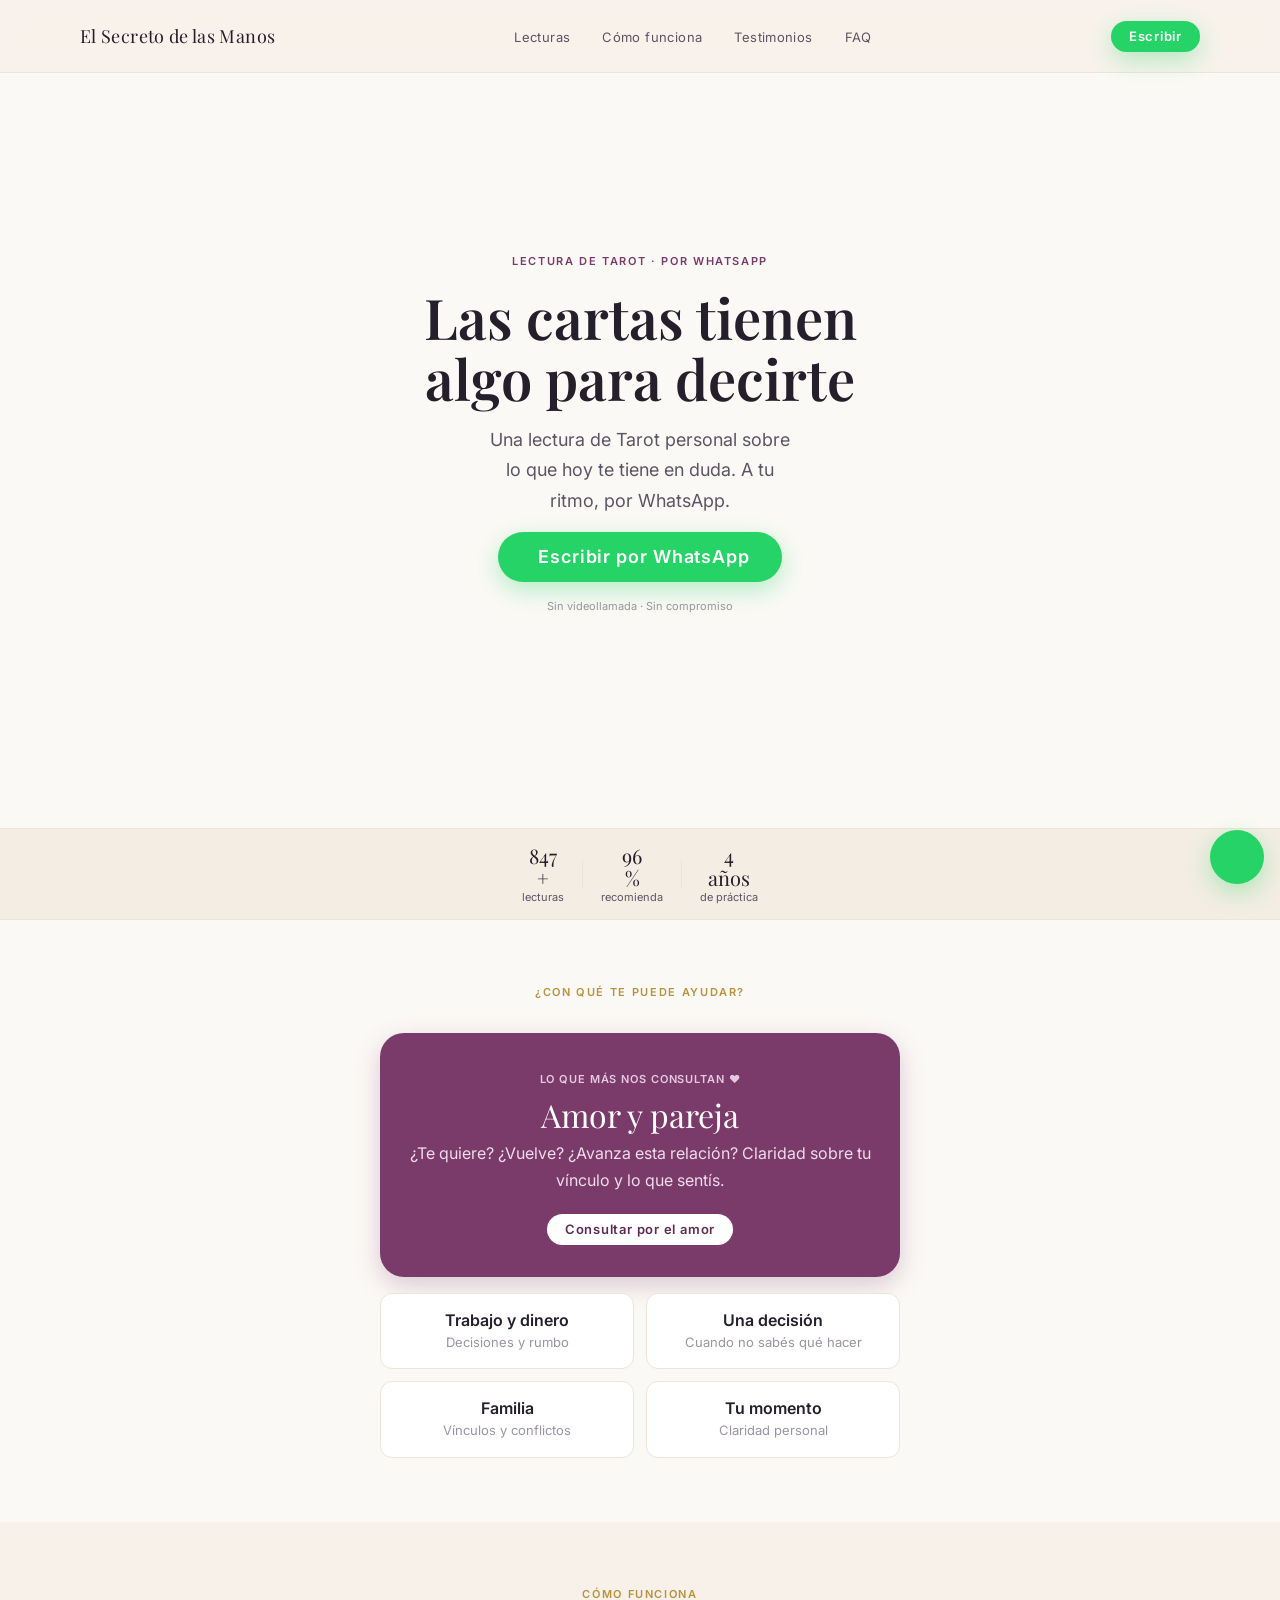
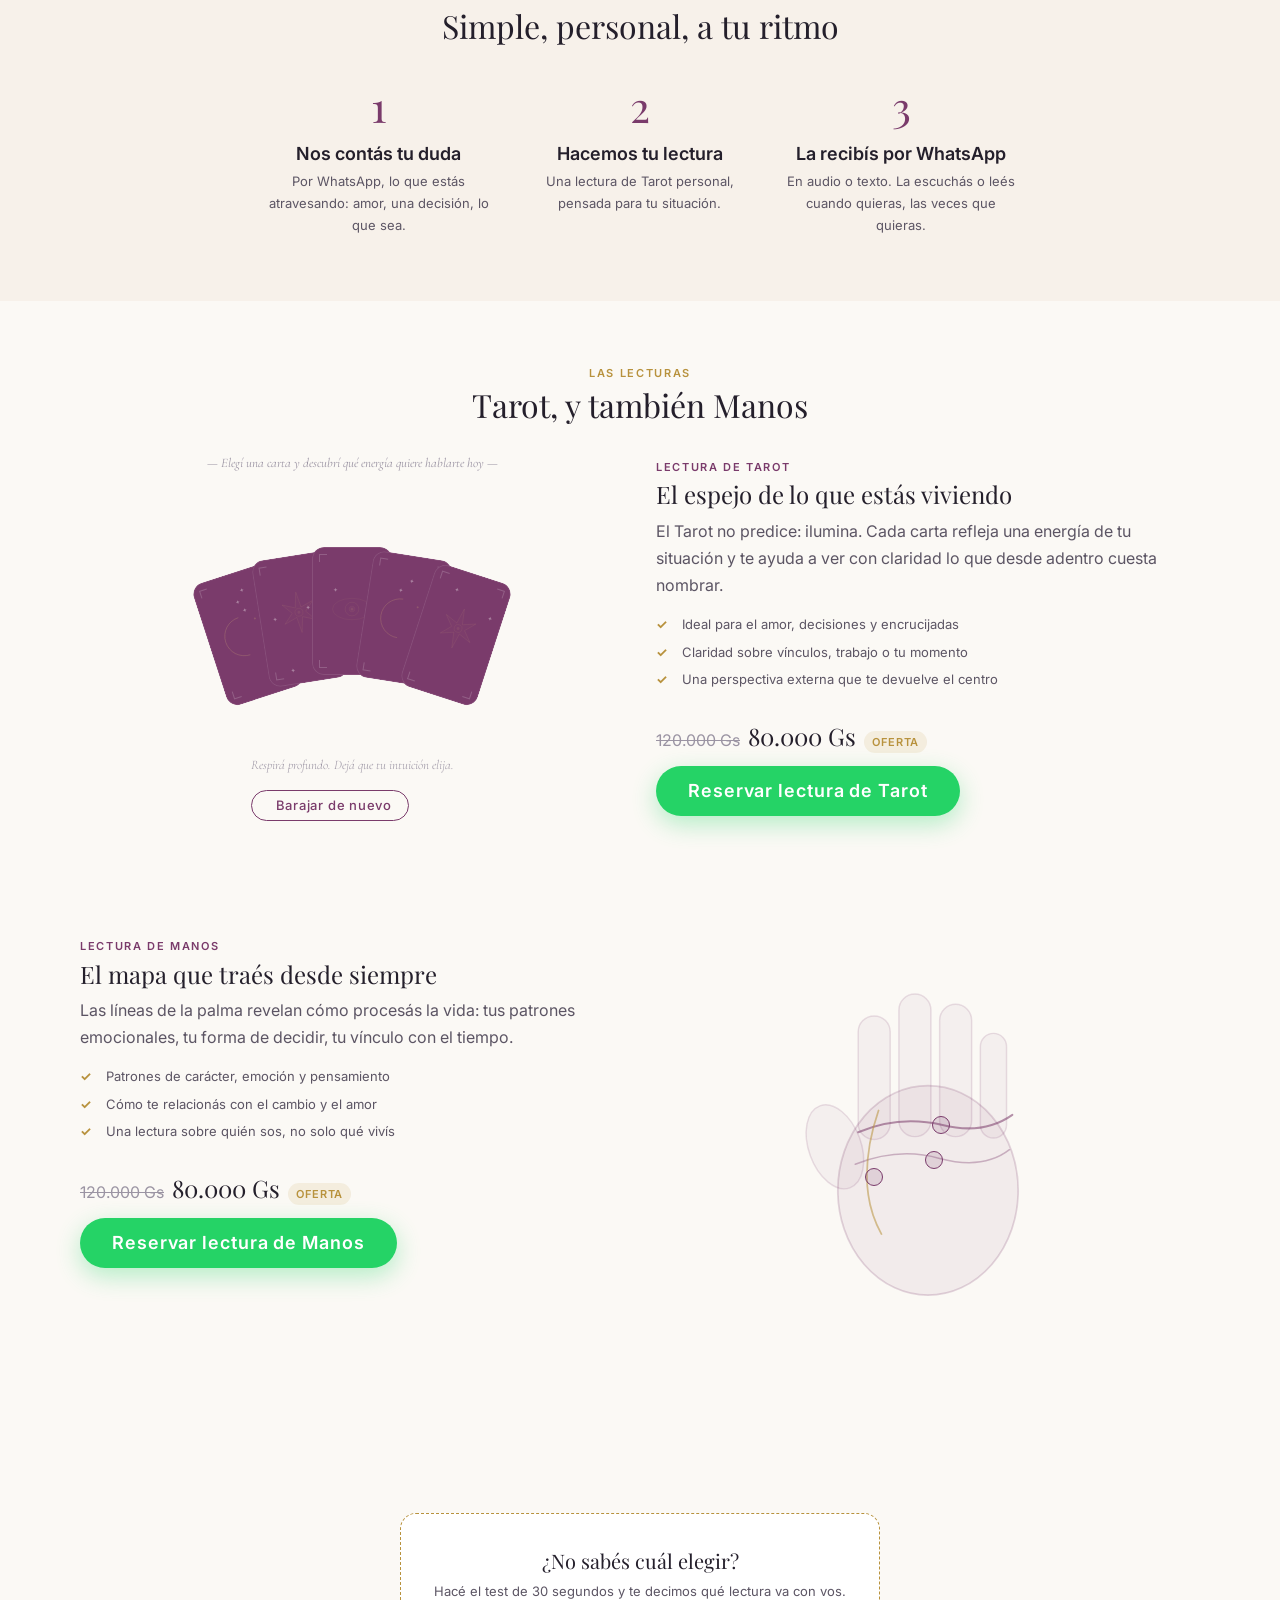
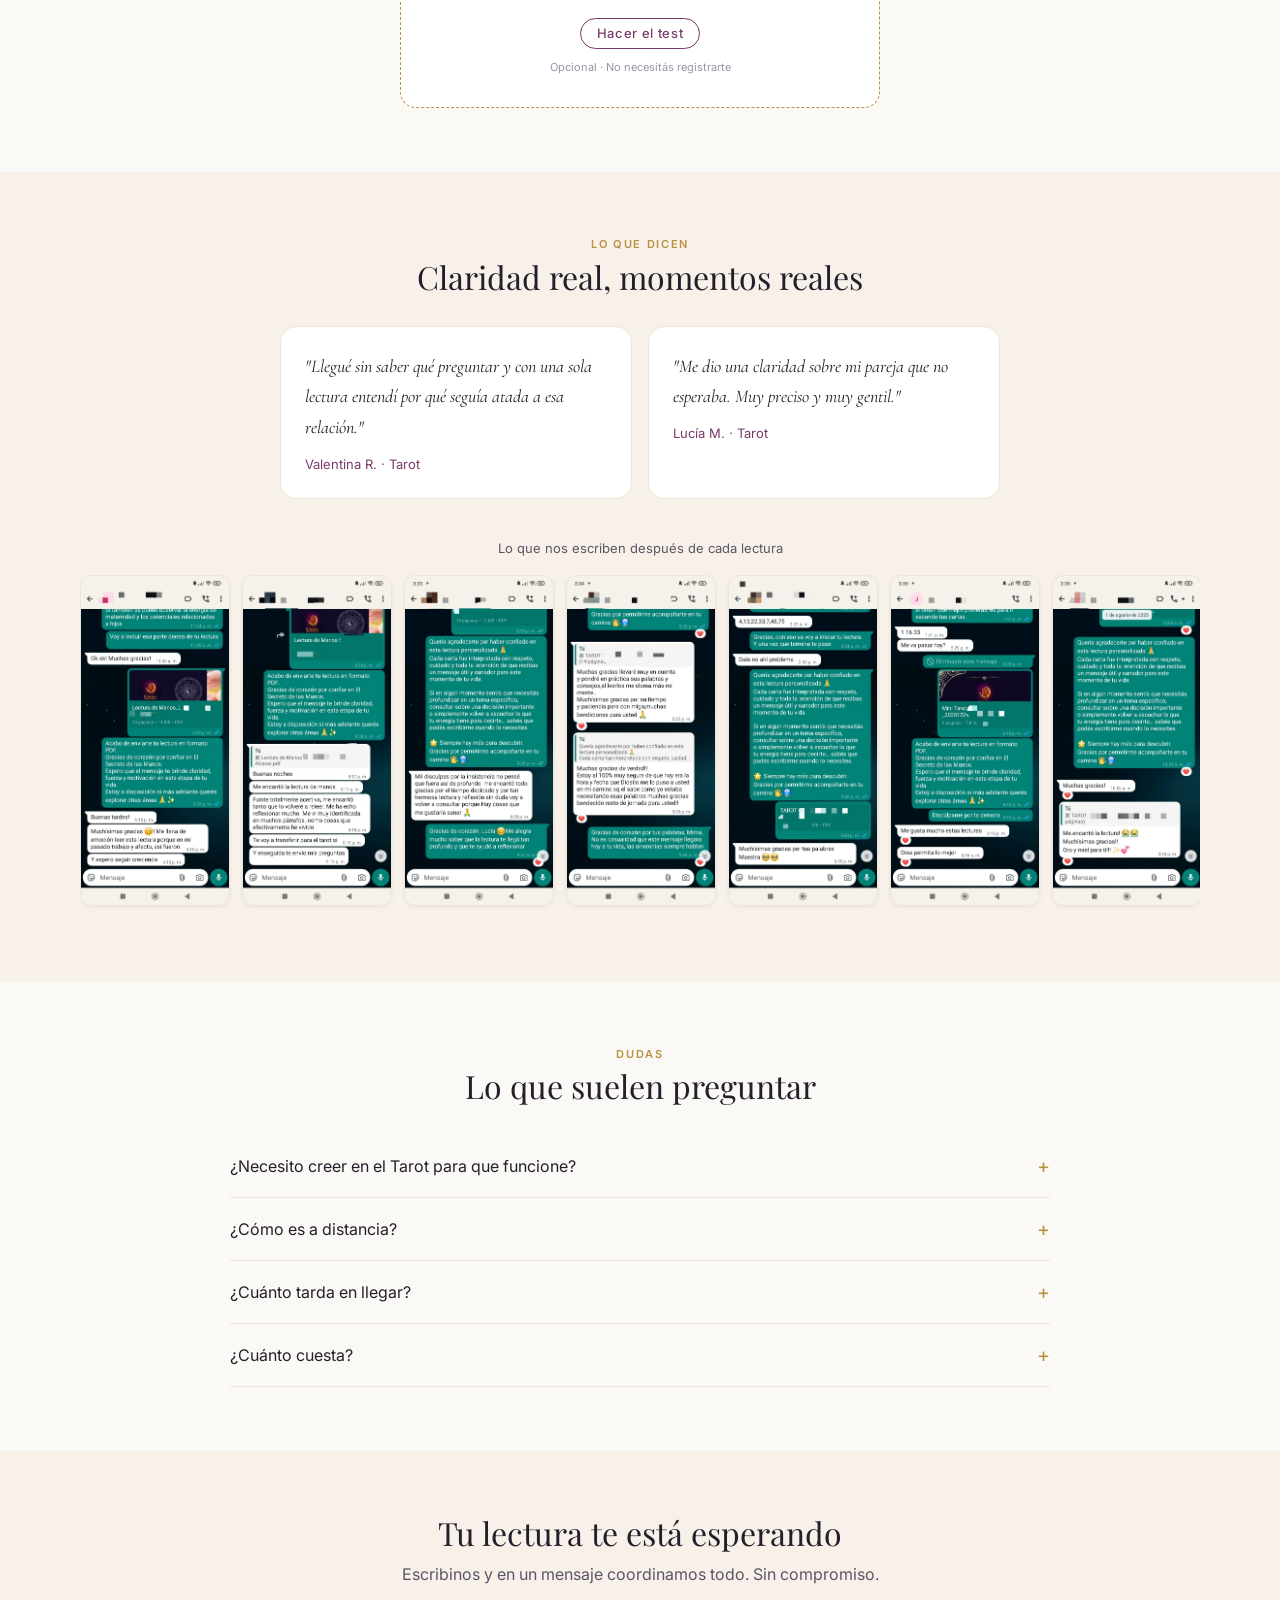
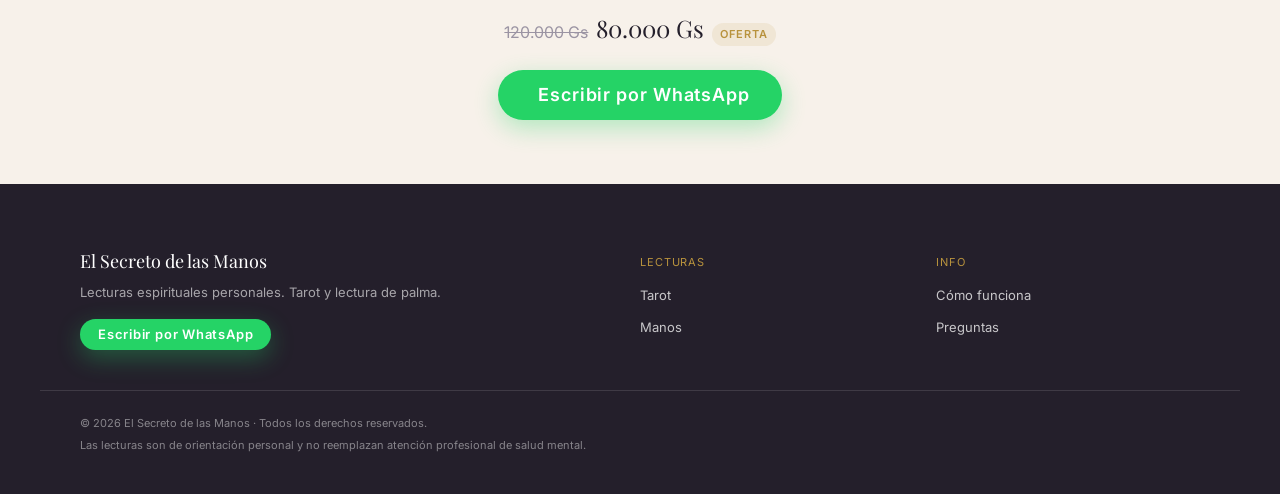
==== commit f13fc412: "fix: sacar drawer del header (backdrop-filter rompia position:fixed) y restaurar padding lateral del" ====
--- a/index.html
+++ b/index.html
@@ -70,25 +70,27 @@
         <span class="menu-line"></span><span class="menu-line"></span><span class="menu-line"></span>
       </button>
     </div>
-    <div id="mobile-menu" class="mobile-menu" aria-hidden="true" role="dialog" aria-label="Menú">
-      <div class="mobile-menu-top">
-        <span class="mobile-menu-brand">El Secreto de las Manos</span>
-        <button id="menu-close" class="menu-close" aria-label="Cerrar menú">
-          <i class="ph ph-x" aria-hidden="true"></i>
-        </button>
-      </div>
-      <nav class="mobile-nav" aria-label="Navegación móvil">
-        <a href="#lecturas" class="mobile-nav-link">Lecturas</a>
-        <a href="#como-funciona" class="mobile-nav-link">Cómo funciona</a>
-        <a href="#testimonios" class="mobile-nav-link">Testimonios</a>
-        <a href="#faq" class="mobile-nav-link">FAQ</a>
-      </nav>
-      <div class="mobile-menu-footer">
-        <button class="btn btn-wa btn-full js-wa-trigger" data-wa-service="default">Escribir por WhatsApp</button>
-        <p class="mobile-menu-note">Sin videollamada · A tu ritmo · WhatsApp</p>
-      </div>
+  </header>
+
+  <!-- Drawer mobile — fuera del header (el backdrop-filter del header rompe position:fixed de los hijos) -->
+  <div id="mobile-menu" class="mobile-menu" aria-hidden="true" role="dialog" aria-label="Menú">
+    <div class="mobile-menu-top">
+      <span class="mobile-menu-brand">El Secreto de las Manos</span>
+      <button id="menu-close" class="menu-close" aria-label="Cerrar menú">
+        <i class="ph ph-x" aria-hidden="true"></i>
+      </button>
     </div>
-  </header>
+    <nav class="mobile-nav" aria-label="Navegación móvil">
+      <a href="#lecturas" class="mobile-nav-link">Lecturas</a>
+      <a href="#como-funciona" class="mobile-nav-link">Cómo funciona</a>
+      <a href="#testimonios" class="mobile-nav-link">Testimonios</a>
+      <a href="#faq" class="mobile-nav-link">FAQ</a>
+    </nav>
+    <div class="mobile-menu-footer">
+      <button class="btn btn-wa btn-full js-wa-trigger" data-wa-service="default">Escribir por WhatsApp</button>
+      <p class="mobile-menu-note">Sin videollamada · A tu ritmo · WhatsApp</p>
+    </div>
+  </div>
 
   <main id="main" role="main">
     <!-- bloque 1: hero (Task 4) -->
--- a/css/landing.css
+++ b/css/landing.css
@@ -45,7 +45,7 @@
   border-bottom-color: var(--line);
 }
 .site-header.is-hidden { transform: translateY(-100%); }
-.header-container { display: flex; align-items: center; justify-content: space-between; padding: 14px 0; }
+.header-container { display: flex; align-items: center; justify-content: space-between; padding-block: 14px; }
 
 /* Logo — override var(--white-70) de components.css */
 .logo-text { font-family: var(--font-display); color: var(--ink); font-size: var(--text-md); }
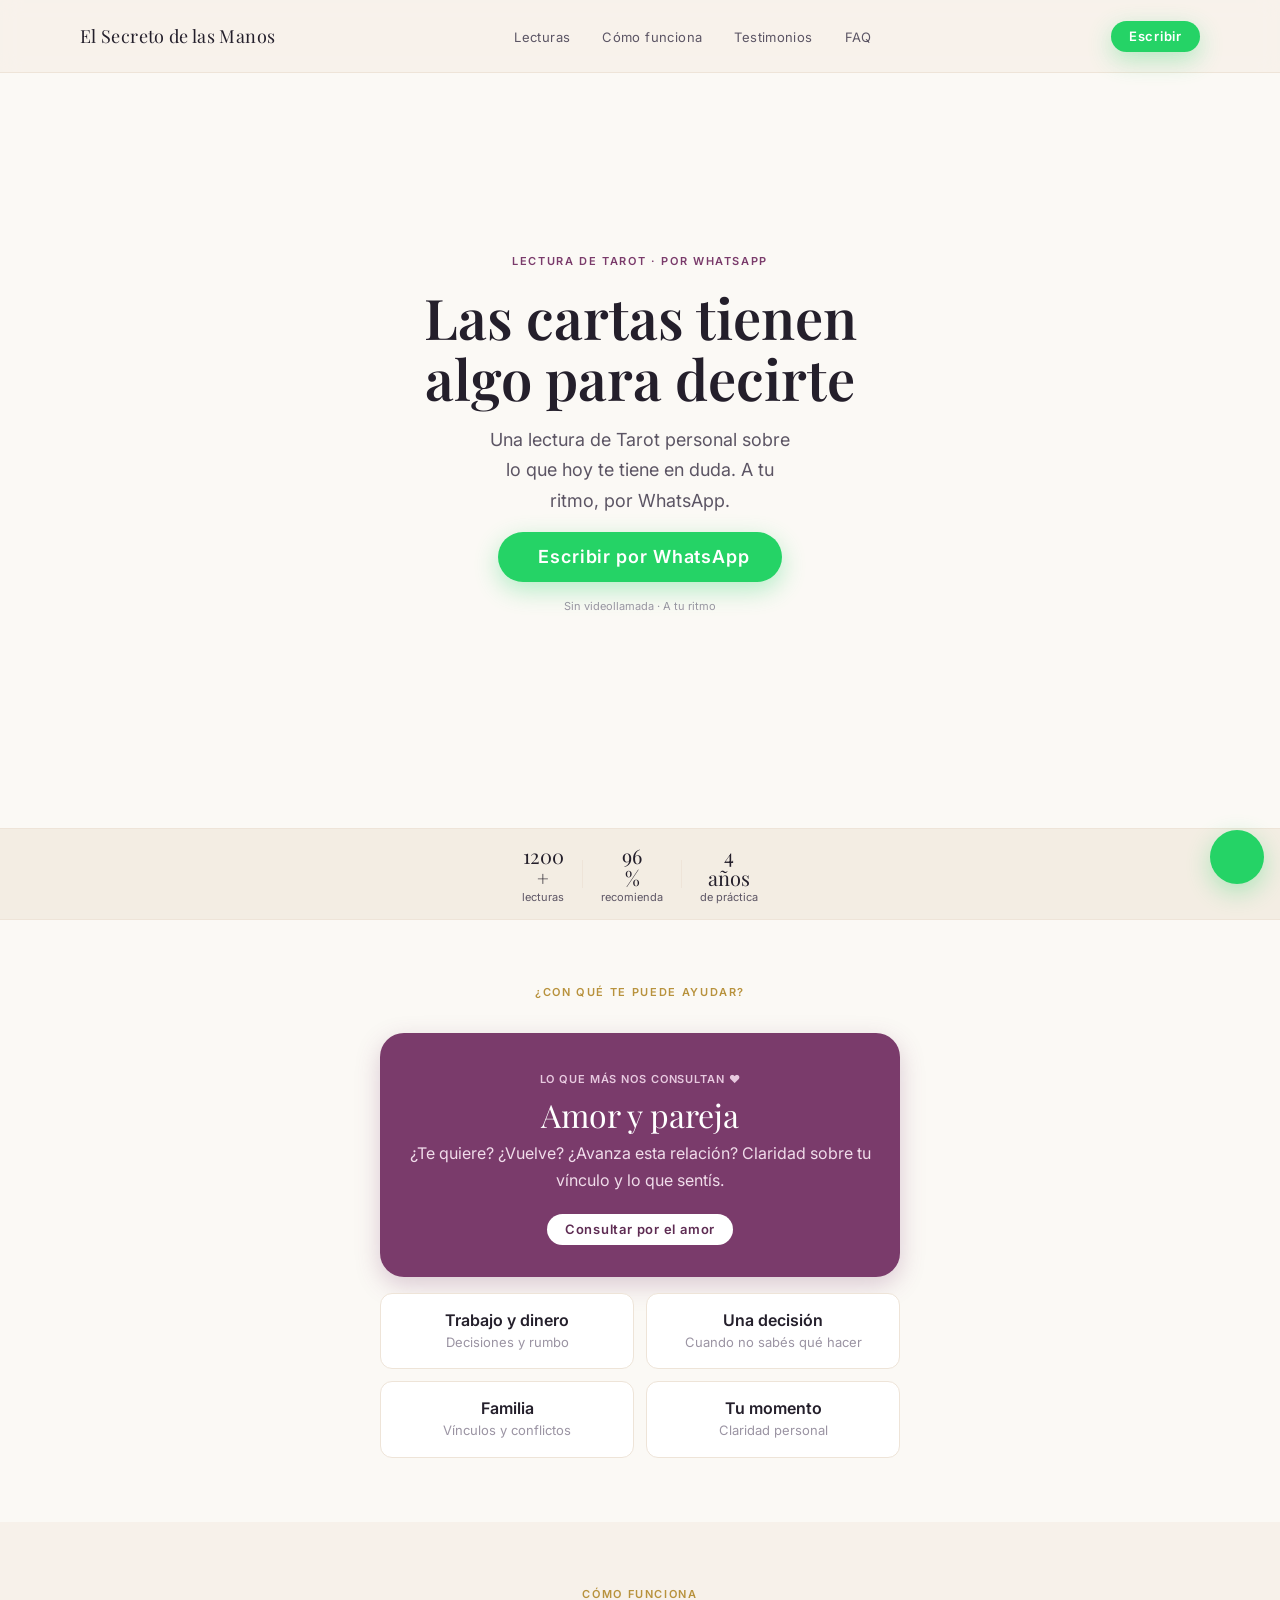
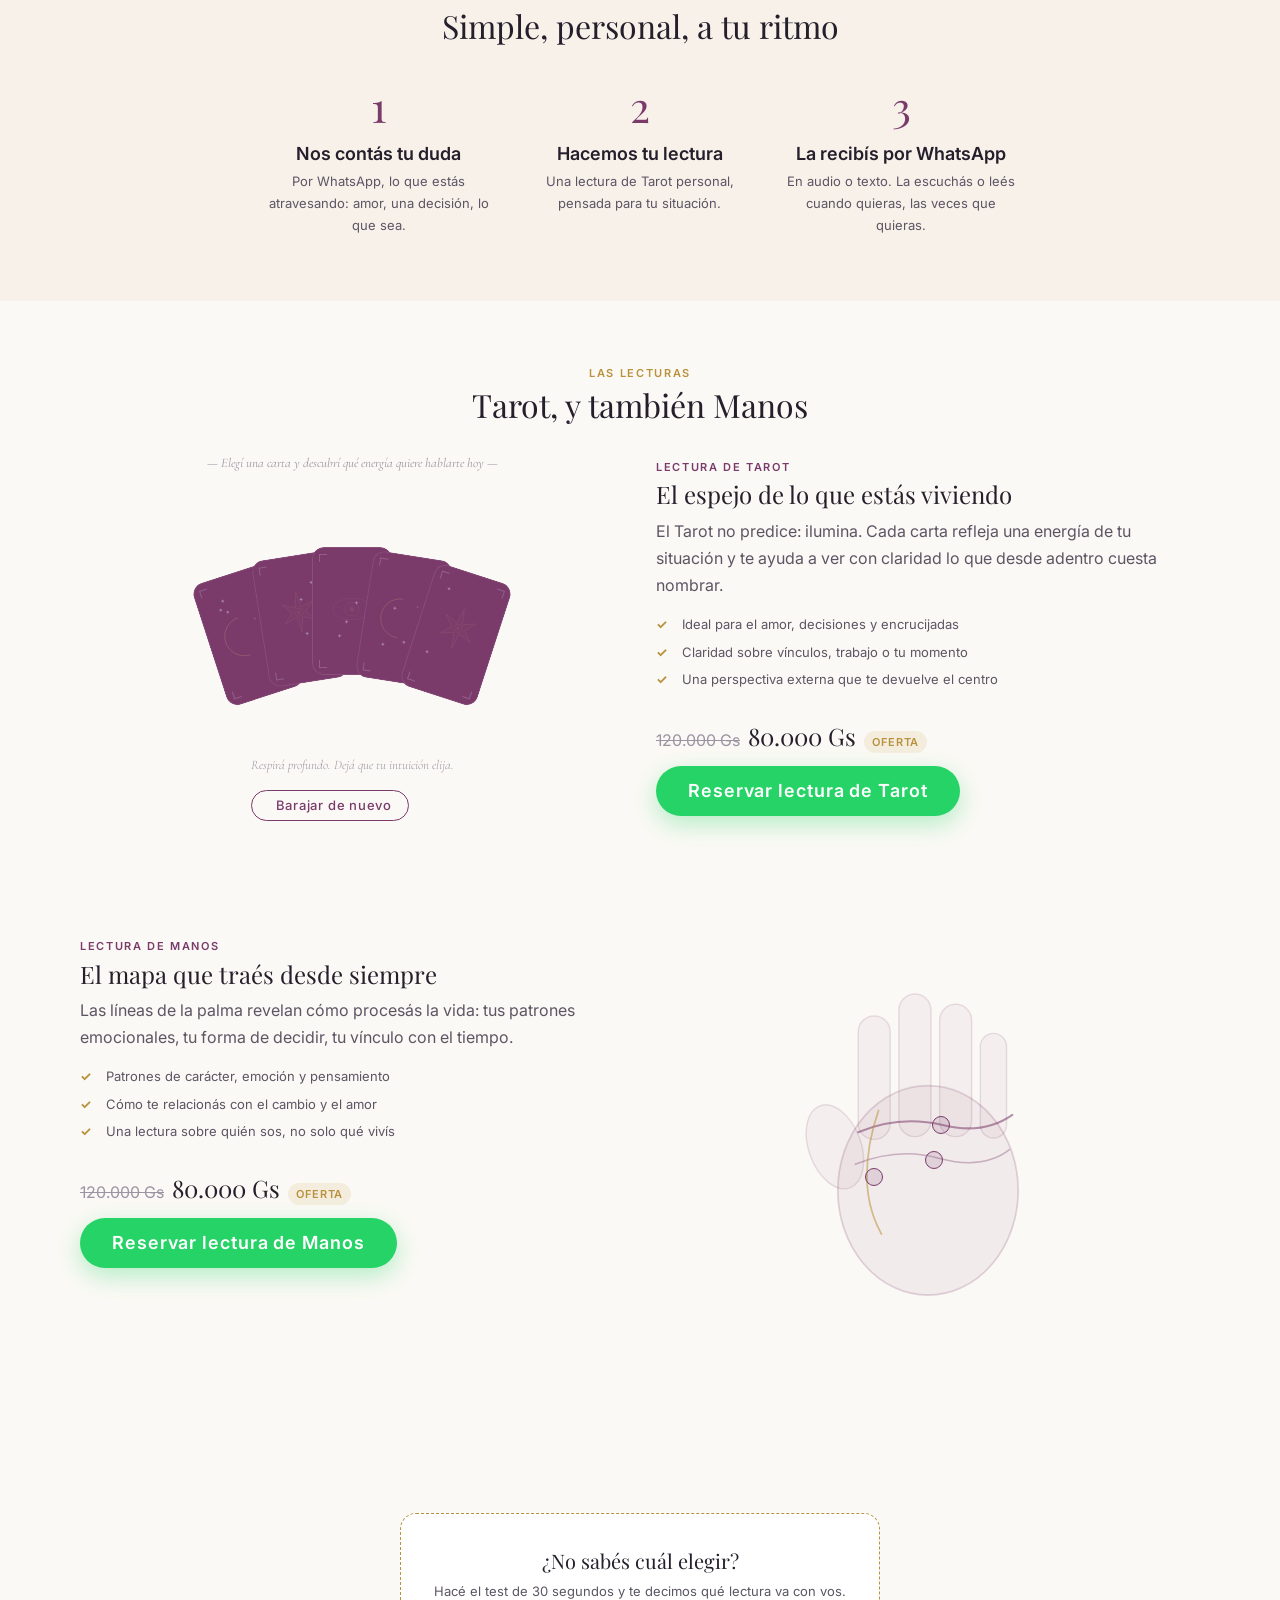
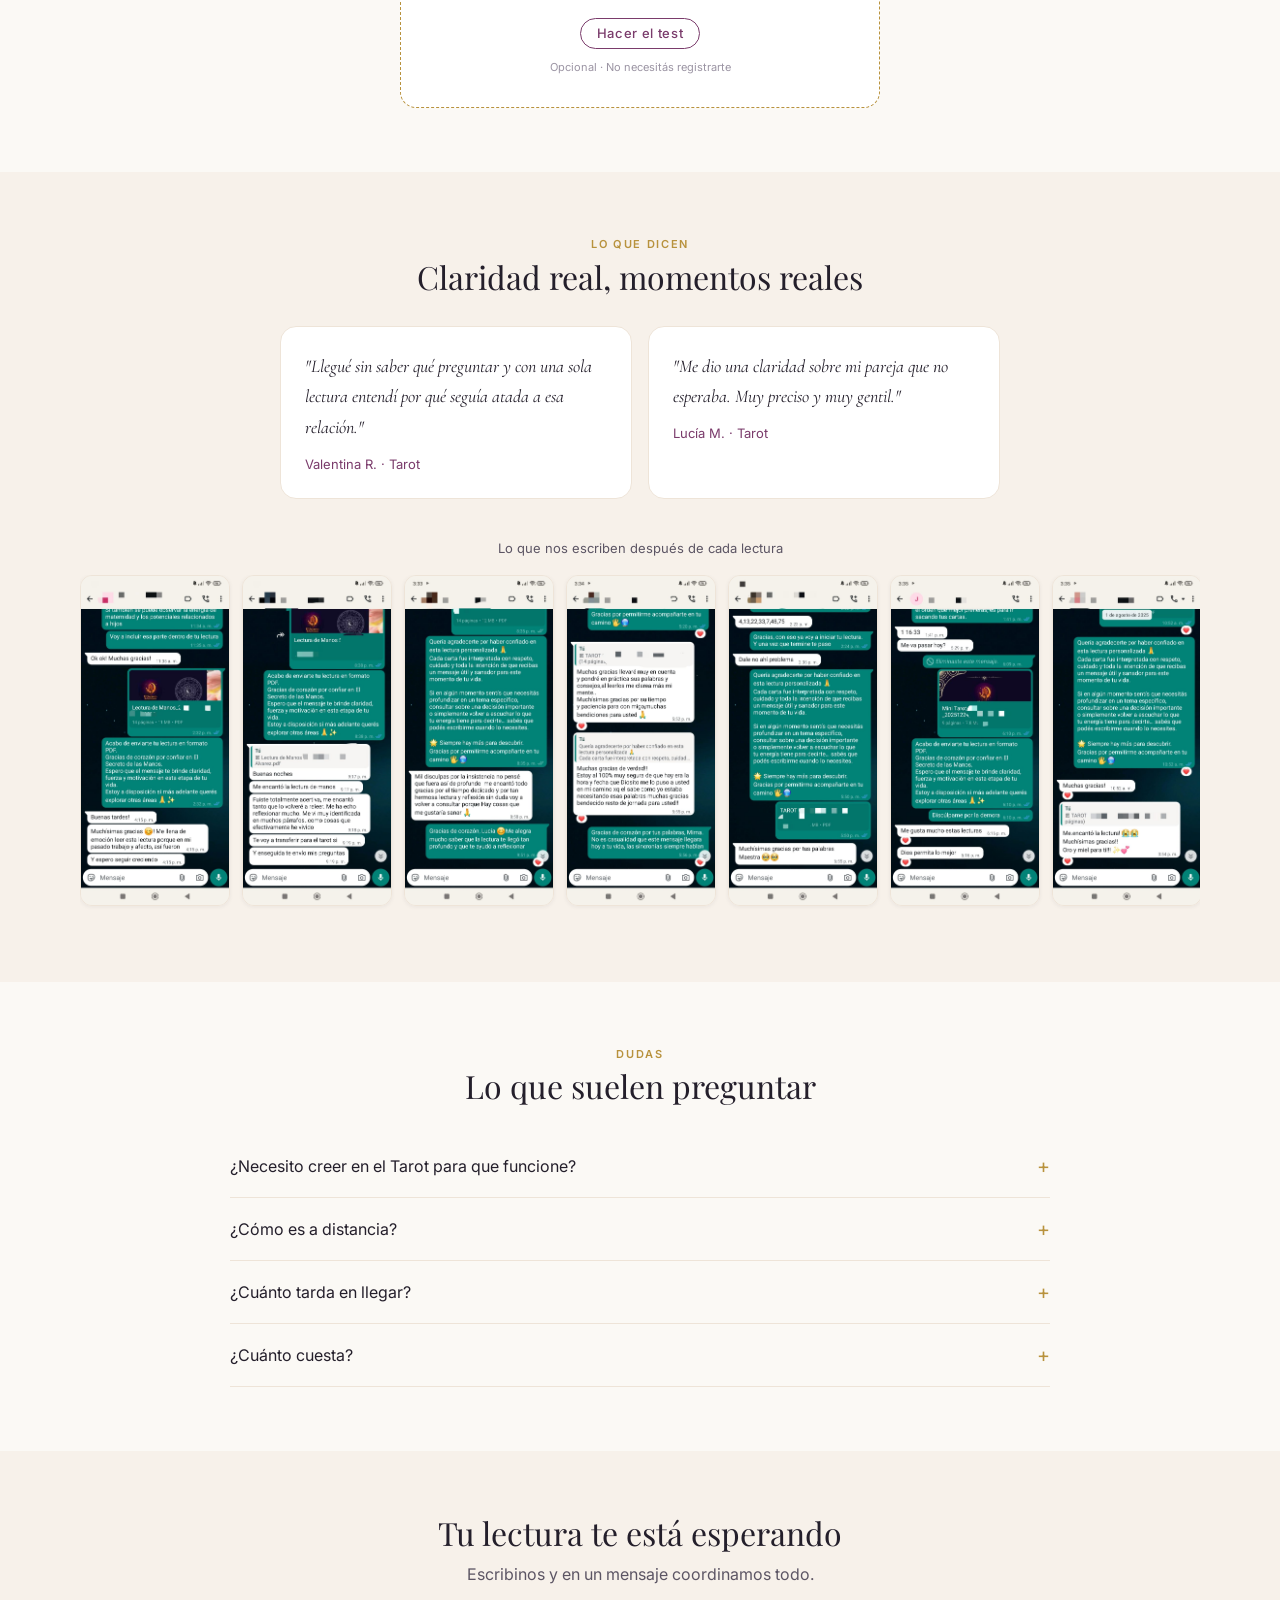
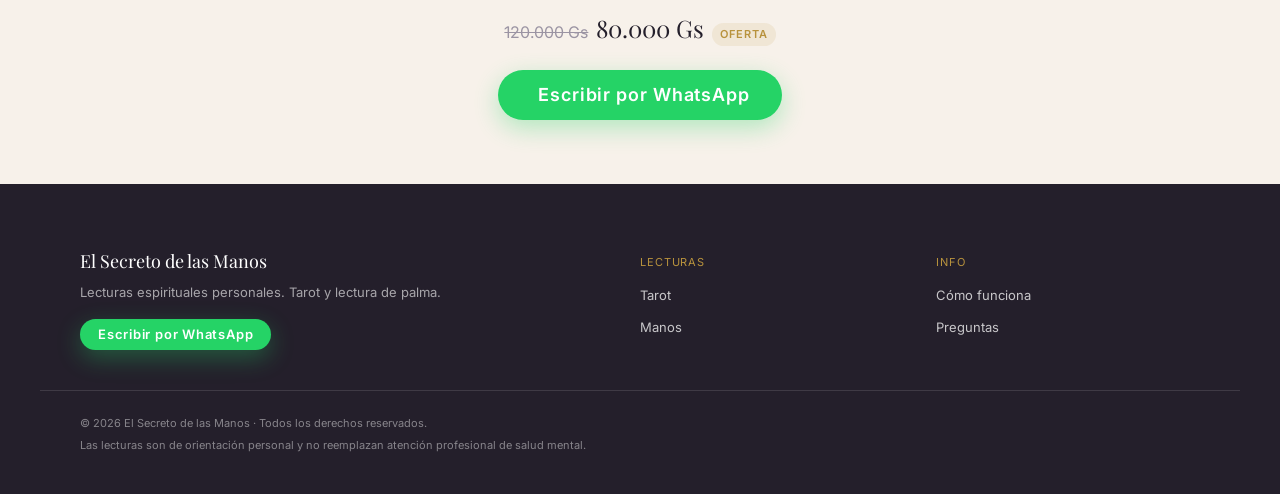
==== commit a003f4d0: "copy: quitar 'Sin compromiso' e inflar contador a 1200 lecturas" ====
--- a/index.html
+++ b/index.html
@@ -102,13 +102,13 @@
         <button class="btn btn-wa btn-lg js-wa-trigger" data-wa-service="default">
           <i class="ph-fill ph-whatsapp-logo" aria-hidden="true"></i> Escribir por WhatsApp
         </button>
-        <p class="hero-microcopy">Sin videollamada · Sin compromiso</p>
+        <p class="hero-microcopy">Sin videollamada · A tu ritmo</p>
       </div>
     </section>
     <!-- bloque 2: tira de confianza (Task 5) -->
     <section class="trust-strip" aria-label="En números">
       <div class="container trust-row">
-        <div class="trust-item"><span class="trust-num" data-counter="847">0</span><span class="trust-suffix">+</span><span class="trust-label">lecturas</span></div>
+        <div class="trust-item"><span class="trust-num" data-counter="1200">0</span><span class="trust-suffix">+</span><span class="trust-label">lecturas</span></div>
         <span class="trust-div" aria-hidden="true"></span>
         <div class="trust-item"><span class="trust-num" data-counter="96">0</span><span class="trust-suffix">%</span><span class="trust-label">recomienda</span></div>
         <span class="trust-div" aria-hidden="true"></span>
@@ -321,7 +321,7 @@
                 Comenzar
               </button>
 
-              <p class="quiz-intro-disclaimer">Sin registrarte · Sin compromiso · 2 minutos</p>
+              <p class="quiz-intro-disclaimer">Sin registrarte · 2 minutos</p>
 
             </div>
           </div>
@@ -476,7 +476,7 @@
       <div class="container container-sm">
         <div class="cta-final-inner" data-reveal>
           <h2 class="cta-final-title">Tu lectura te está esperando</h2>
-          <p class="cta-final-sub">Escribinos y en un mensaje coordinamos todo. Sin compromiso.</p>
+          <p class="cta-final-sub">Escribinos y en un mensaje coordinamos todo.</p>
           <div class="price"><span class="price-old">120.000 Gs</span><span class="price-now">80.000 Gs</span><span class="price-badge">Oferta</span></div>
           <button class="btn btn-wa btn-lg js-wa-trigger" data-wa-service="default"><i class="ph-fill ph-whatsapp-logo"></i> Escribir por WhatsApp</button>
         </div>
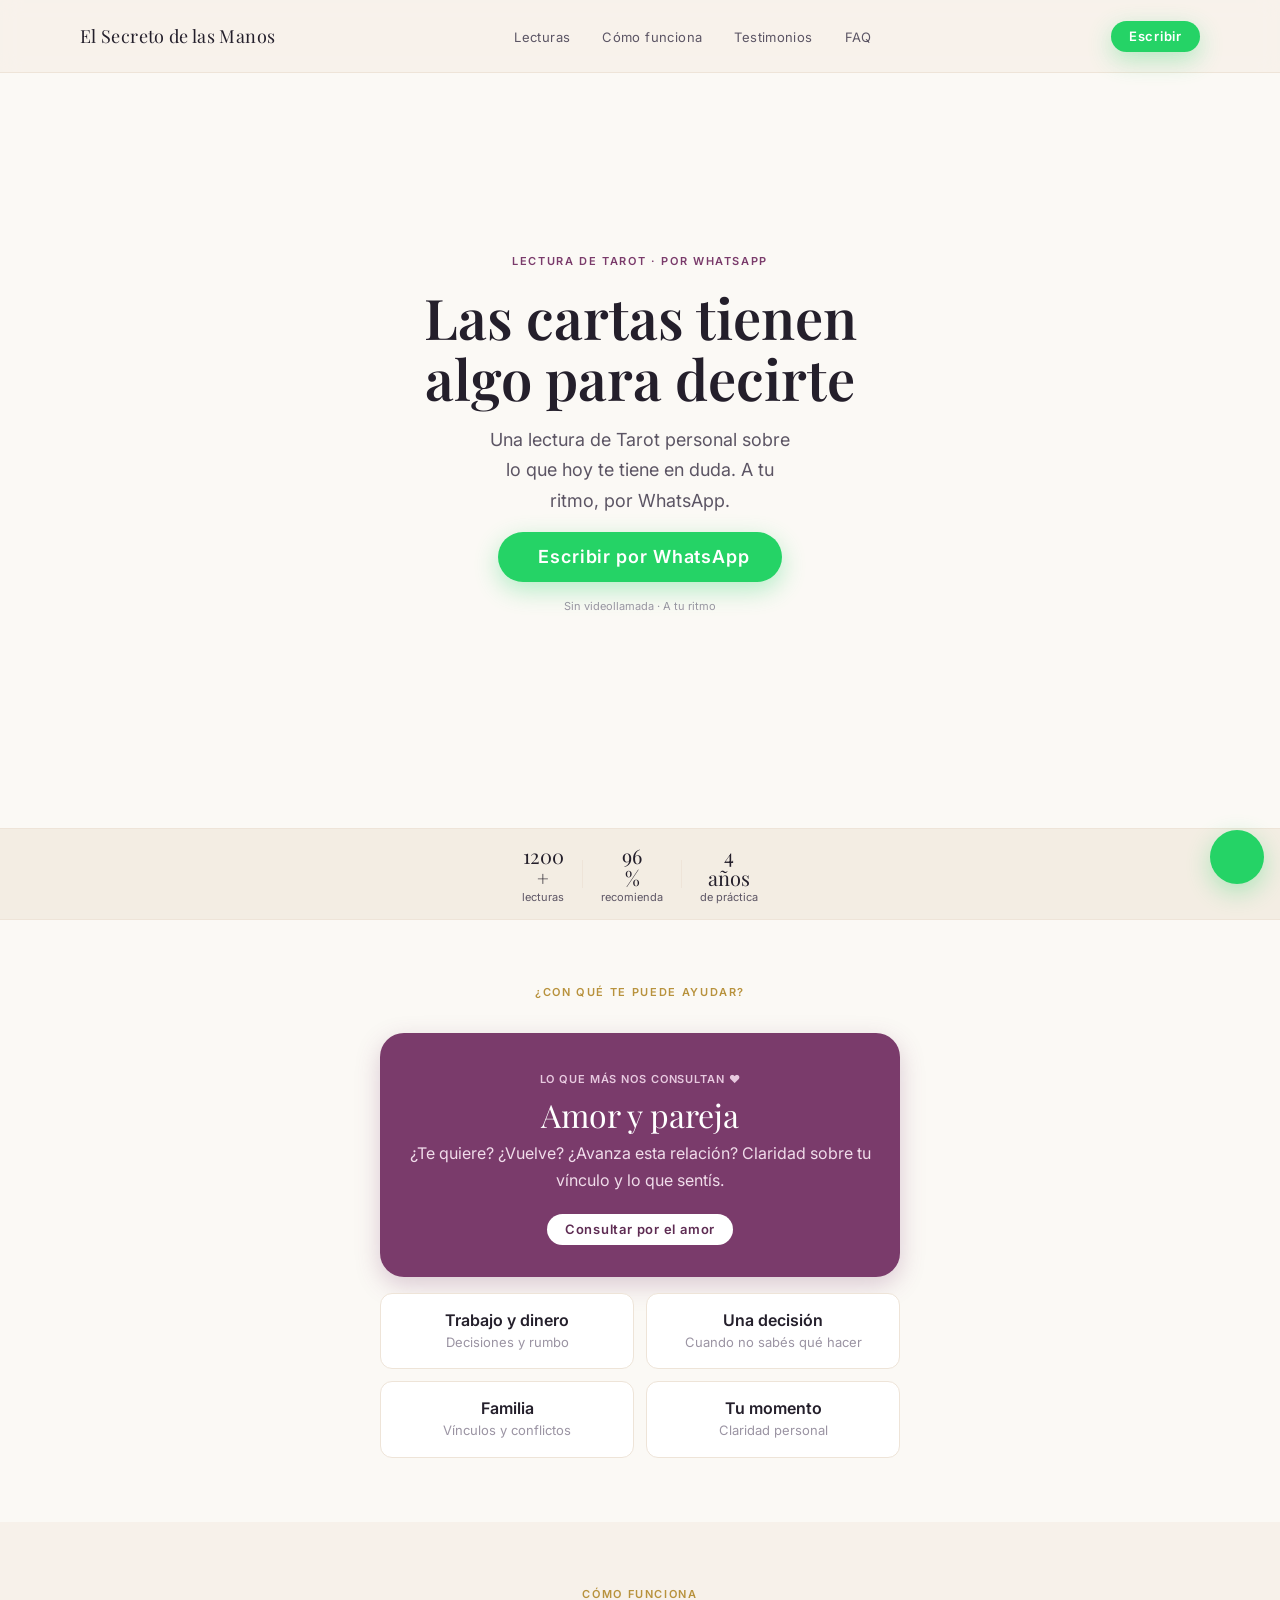
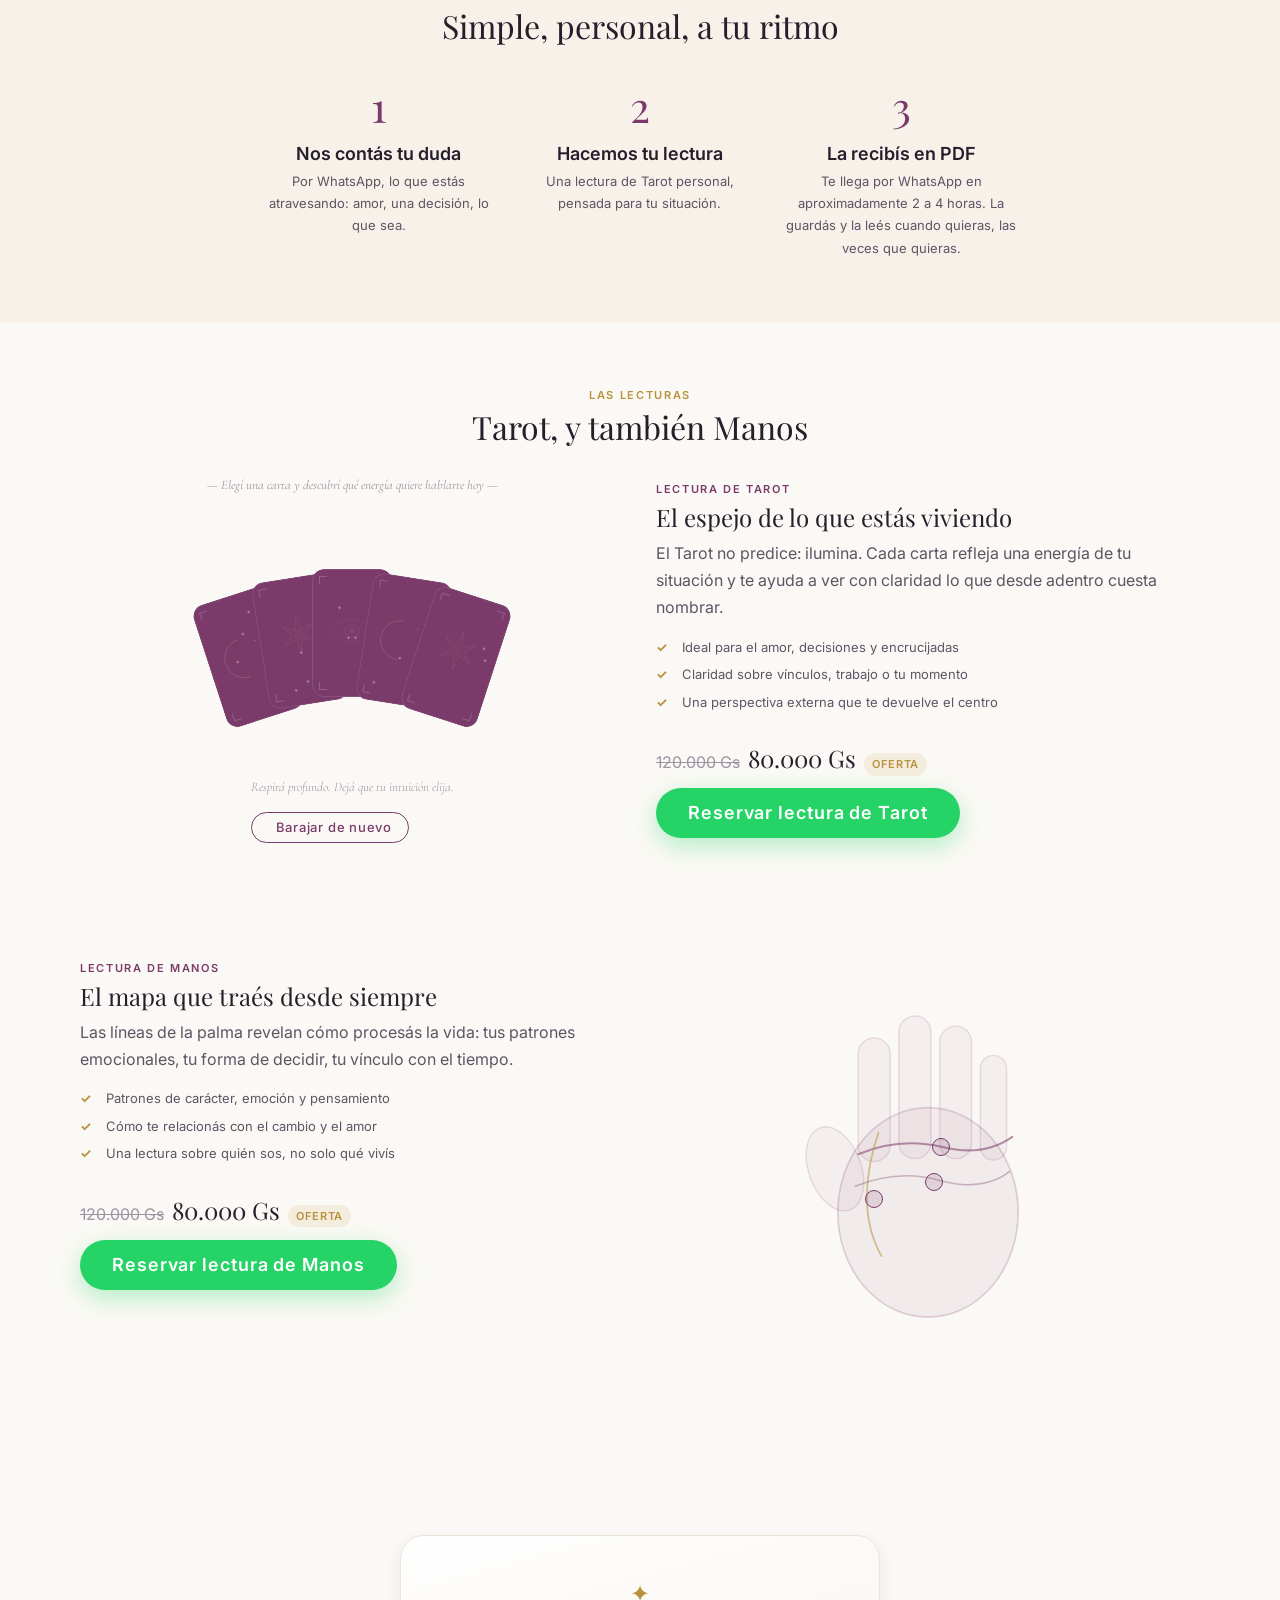
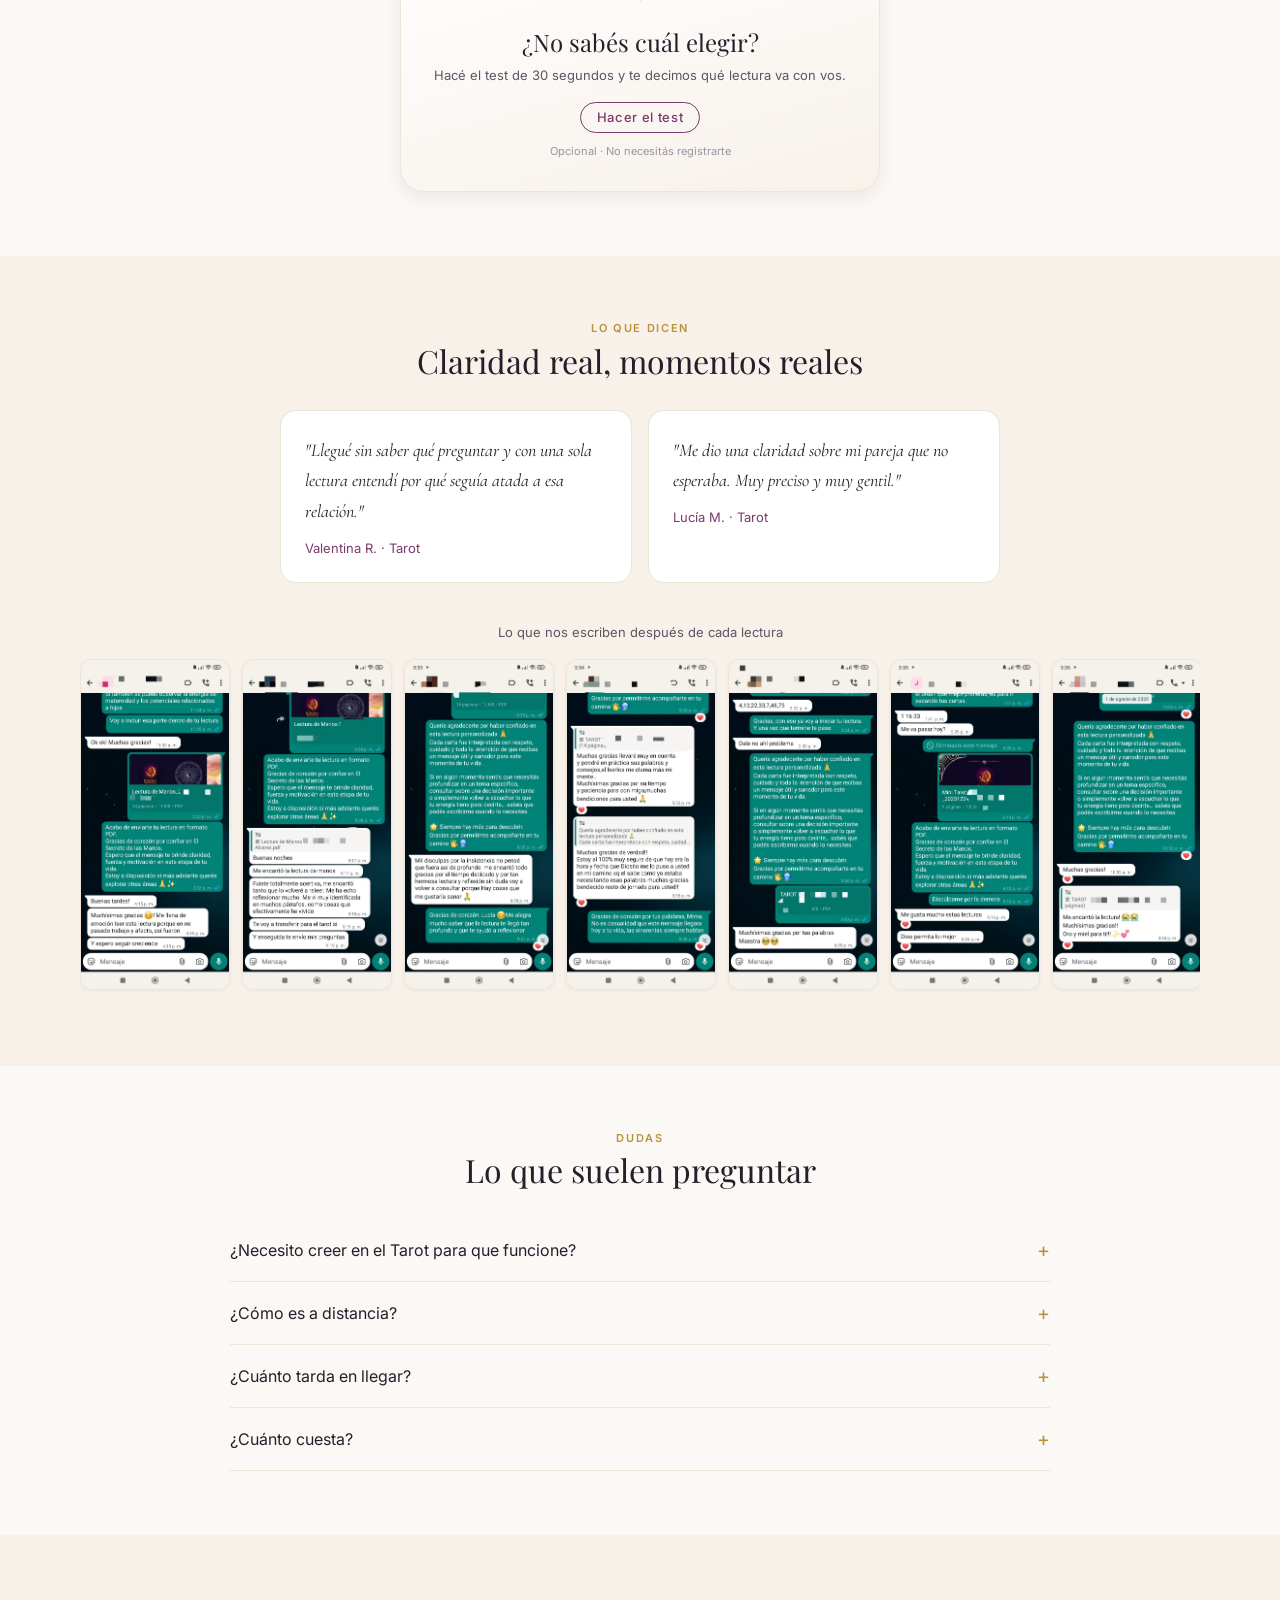
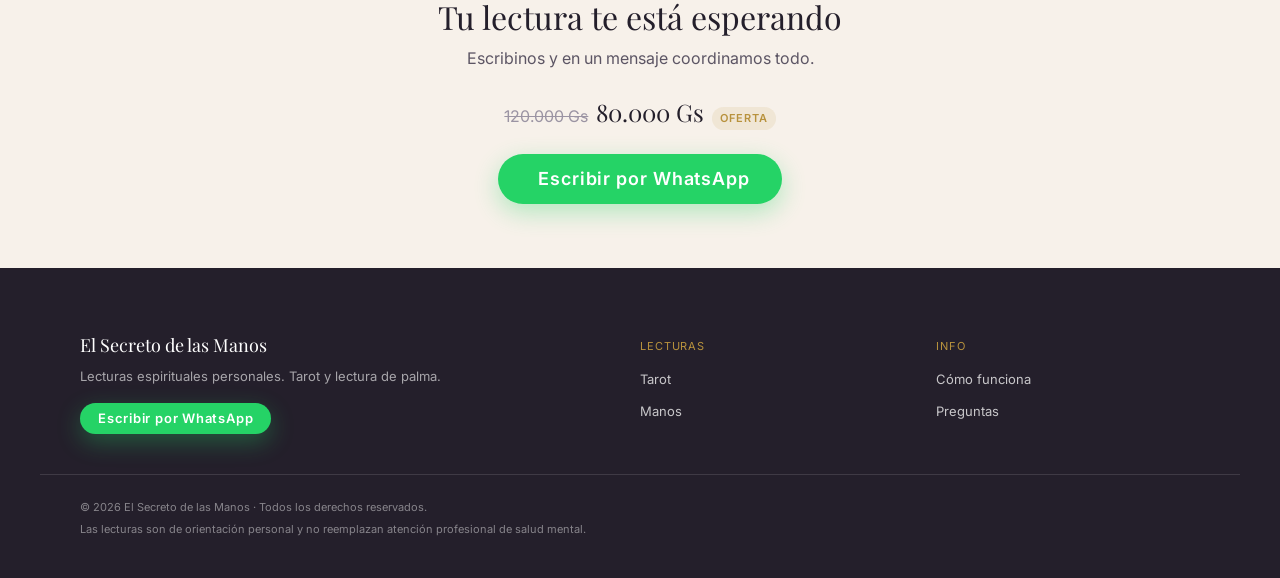
==== commit 788f3211: "copy/style: entrega siempre en PDF (2-4hs), test-card sin borde punteado, tipografía del resultado a" ====
--- a/index.html
+++ b/index.html
@@ -145,7 +145,7 @@
         <div class="proceso-steps" data-reveal>
           <div class="proceso-step"><span class="proceso-num">1</span><h3>Nos contás tu duda</h3><p>Por WhatsApp, lo que estás atravesando: amor, una decisión, lo que sea.</p></div>
           <div class="proceso-step"><span class="proceso-num">2</span><h3>Hacemos tu lectura</h3><p>Una lectura de Tarot personal, pensada para tu situación.</p></div>
-          <div class="proceso-step"><span class="proceso-num">3</span><h3>La recibís por WhatsApp</h3><p>En audio o texto. La escuchás o leés cuando quieras, las veces que quieras.</p></div>
+          <div class="proceso-step"><span class="proceso-num">3</span><h3>La recibís en PDF</h3><p>Te llega por WhatsApp en aproximadamente 2 a 4 horas. La guardás y la leés cuando quieras, las veces que quieras.</p></div>
         </div>
       </div>
     </section>
@@ -465,8 +465,8 @@
         <div class="section-header" data-reveal><span class="eyebrow gold">Dudas</span><h2 class="section-title">Lo que suelen preguntar</h2></div>
         <div class="faq-accordion" data-reveal>
           <div class="faq-item"><button class="faq-q" aria-expanded="false"><span>¿Necesito creer en el Tarot para que funcione?</span><span class="faq-ico" aria-hidden="true">+</span></button><div class="faq-a"><div class="faq-a-inner"><p>No. Trabaja con simbolismo e interpretación, no con fe. Muchas llegan con escepticismo y se van con algo útil.</p></div></div></div>
-          <div class="faq-item"><button class="faq-q" aria-expanded="false"><span>¿Cómo es a distancia?</span><span class="faq-ico" aria-hidden="true">+</span></button><div class="faq-a"><div class="faq-a-inner"><p>Todo por WhatsApp. Nos contás tu situación y recibís tu lectura en audio o texto. Sin videollamadas.</p></div></div></div>
-          <div class="faq-item"><button class="faq-q" aria-expanded="false"><span>¿Cuánto tarda en llegar?</span><span class="faq-ico" aria-hidden="true">+</span></button><div class="faq-a"><div class="faq-a-inner"><p>En general entre 24 y 48 horas desde la confirmación. Si hay urgencia lo coordinamos.</p></div></div></div>
+          <div class="faq-item"><button class="faq-q" aria-expanded="false"><span>¿Cómo es a distancia?</span><span class="faq-ico" aria-hidden="true">+</span></button><div class="faq-a"><div class="faq-a-inner"><p>Todo por WhatsApp. Nos contás tu situación y recibís tu lectura en un PDF. Sin llamadas ni videollamadas.</p></div></div></div>
+          <div class="faq-item"><button class="faq-q" aria-expanded="false"><span>¿Cuánto tarda en llegar?</span><span class="faq-ico" aria-hidden="true">+</span></button><div class="faq-a"><div class="faq-a-inner"><p>Te llega en PDF por WhatsApp en aproximadamente 2 a 4 horas desde que la solicitás.</p></div></div></div>
           <div class="faq-item"><button class="faq-q" aria-expanded="false"><span>¿Cuánto cuesta?</span><span class="faq-ico" aria-hidden="true">+</span></button><div class="faq-a"><div class="faq-a-inner"><p>Cada lectura está en oferta a 80.000 Gs (precio normal 120.000 Gs). Coordinamos el pago por WhatsApp.</p></div></div></div>
         </div>
       </div>
--- a/css/landing.css
+++ b/css/landing.css
@@ -355,18 +355,27 @@
    BLOQUE 6 — TEST OPCIONAL
    ──────────────────────────────────────────────────────────── */
 .test-card {
-  border: 1px dashed var(--gold);
-  border-radius: var(--r-lg);
-  padding: var(--sp-8);
+  position: relative;
+  border: 1px solid var(--line);
+  border-radius: var(--r-xl);
+  padding: var(--sp-10) var(--sp-6) var(--sp-8);
   text-align: center;
   max-width: 480px;
   margin: 0 auto;
-  background: var(--bg-card);
+  background: linear-gradient(165deg, #ffffff 0%, var(--bg-tint) 100%);
+  box-shadow: var(--shadow-md);
+}
+.test-card::before {
+  content: "✦";
+  display: block;
+  color: var(--gold);
+  font-size: var(--text-xl);
+  margin-bottom: var(--sp-3);
 }
 .test-q {
   font-family: var(--font-display);
   color: var(--ink);
-  font-size: var(--text-lg);
+  font-size: var(--text-xl);
   margin: 0 0 6px;
 }
 .test-sub {
--- a/css/result.css
+++ b/css/result.css
@@ -278,10 +278,10 @@
 }
 
 .result-title {
-  font-family: var(--font-ritual);
-  font-size: clamp(1.9rem, 5.5vw, 3.1rem);
-  font-weight: 300;
-  font-style: italic;
+  font-family: var(--font-display);
+  font-size: clamp(1.8rem, 5vw, 2.6rem);
+  font-weight: 600;
+  font-style: normal;
   color: var(--ink);
   line-height: 1.15;
   letter-spacing: -0.01em;
@@ -298,20 +298,21 @@
    ════════════════════════════════════════════════════════════ */
 
 .result-para {
-  font-family: var(--font-ritual);
-  font-size: clamp(1.1rem, 2.6vw, 1.3rem);
-  font-weight: 300;
+  font-family: var(--font-ui);
+  font-size: var(--text-md);
+  font-weight: var(--fw-regular);
   color: var(--ink-soft);
-  line-height: 1.80;
+  line-height: var(--lh-relaxed);
   margin-bottom: var(--sp-6);
 }
 
 .result-para-secondary {
-  font-family: var(--font-ritual);
-  font-size: clamp(1rem, 2.2vw, 1.15rem);
+  font-family: var(--font-ui);
+  font-size: var(--text-base);
+  font-weight: var(--fw-regular);
   color: var(--ink-soft);
-  line-height: 1.75;
-  font-style: italic;
+  line-height: var(--lh-relaxed);
+  font-style: normal;
 }
 
 #result-para-3 {
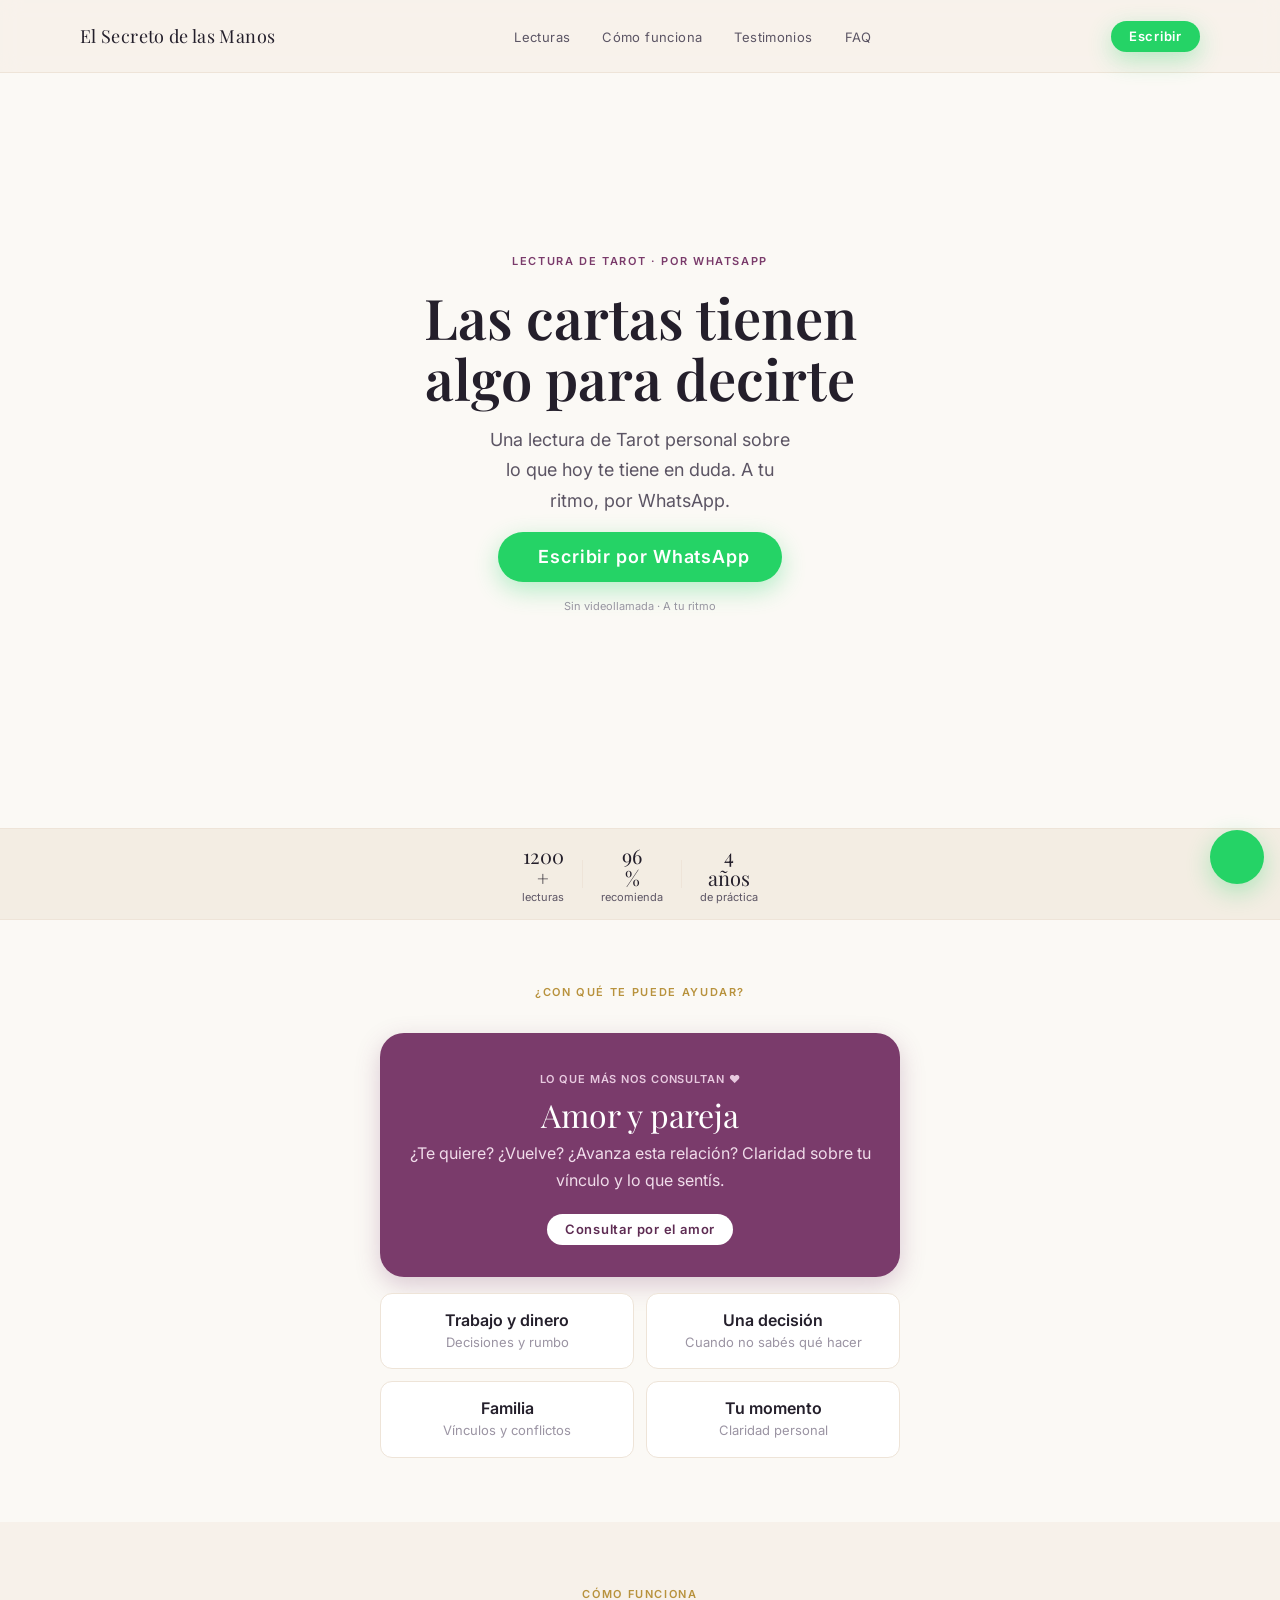
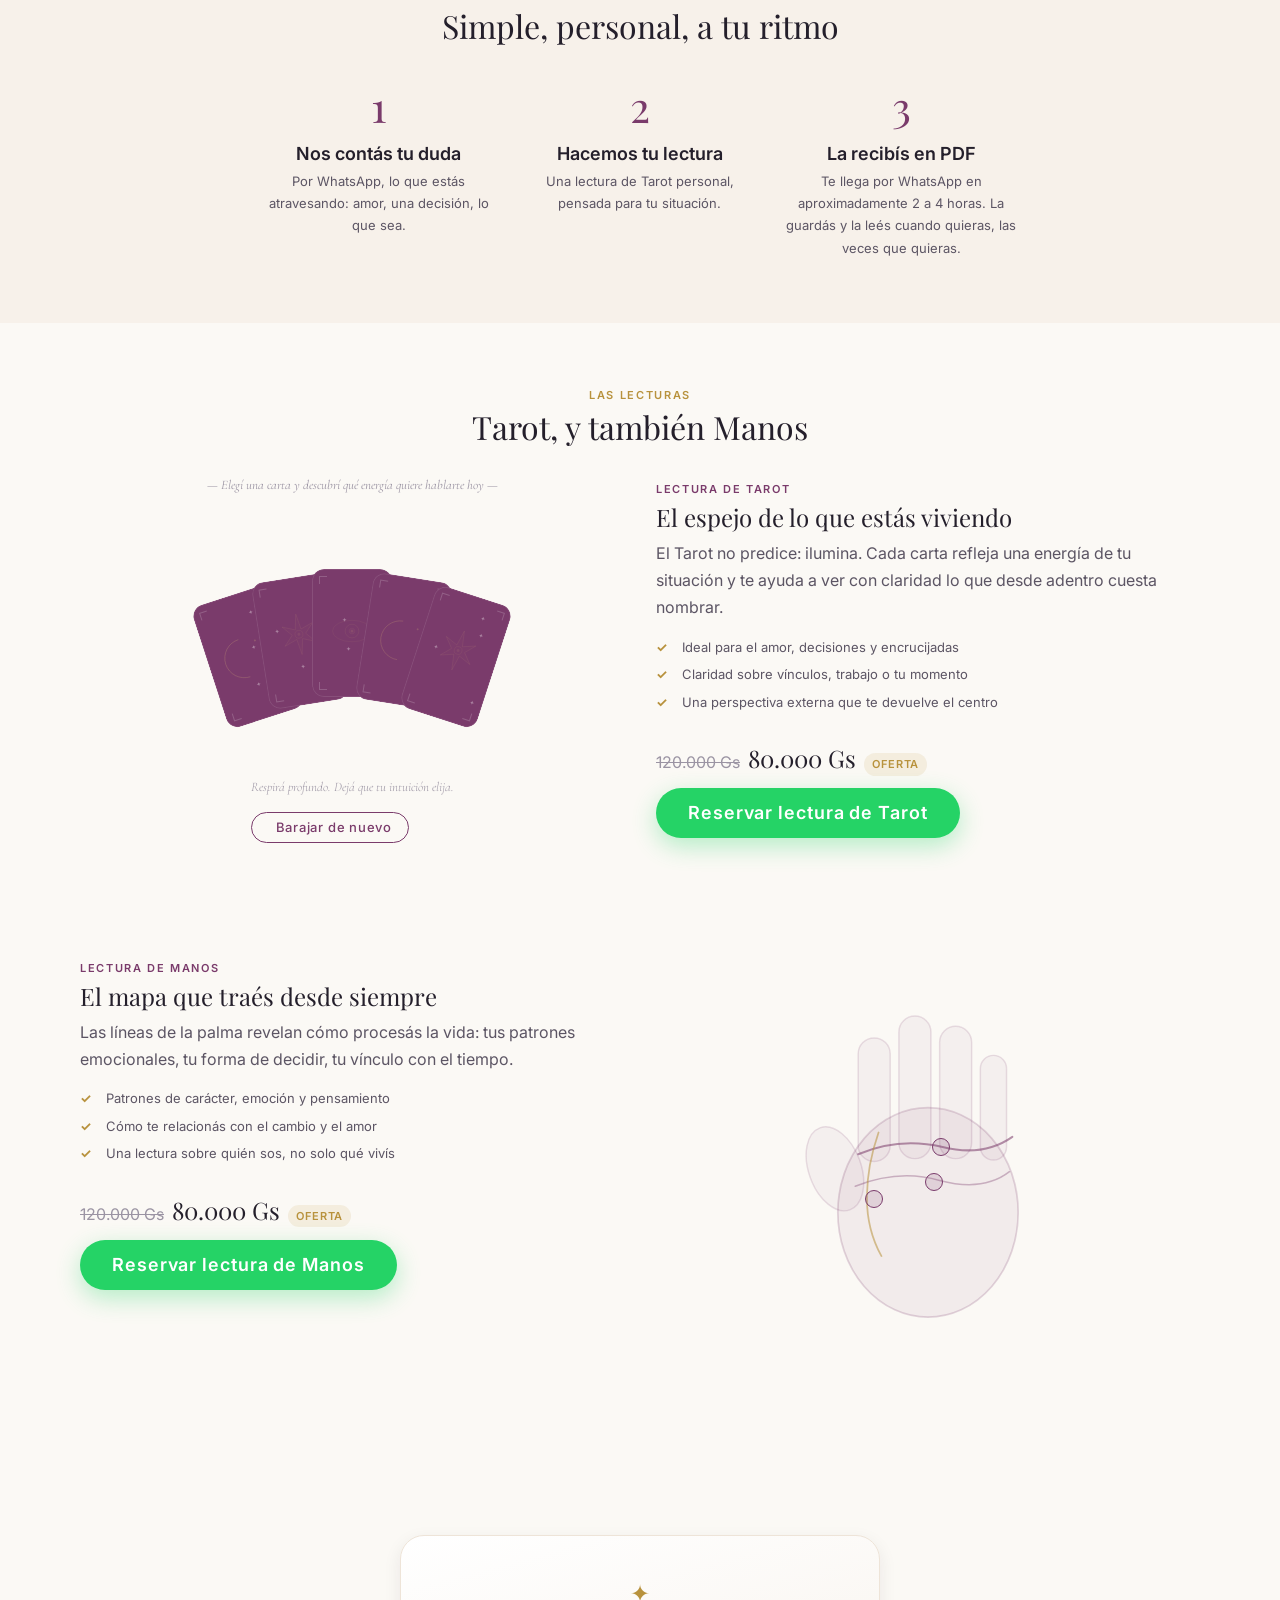
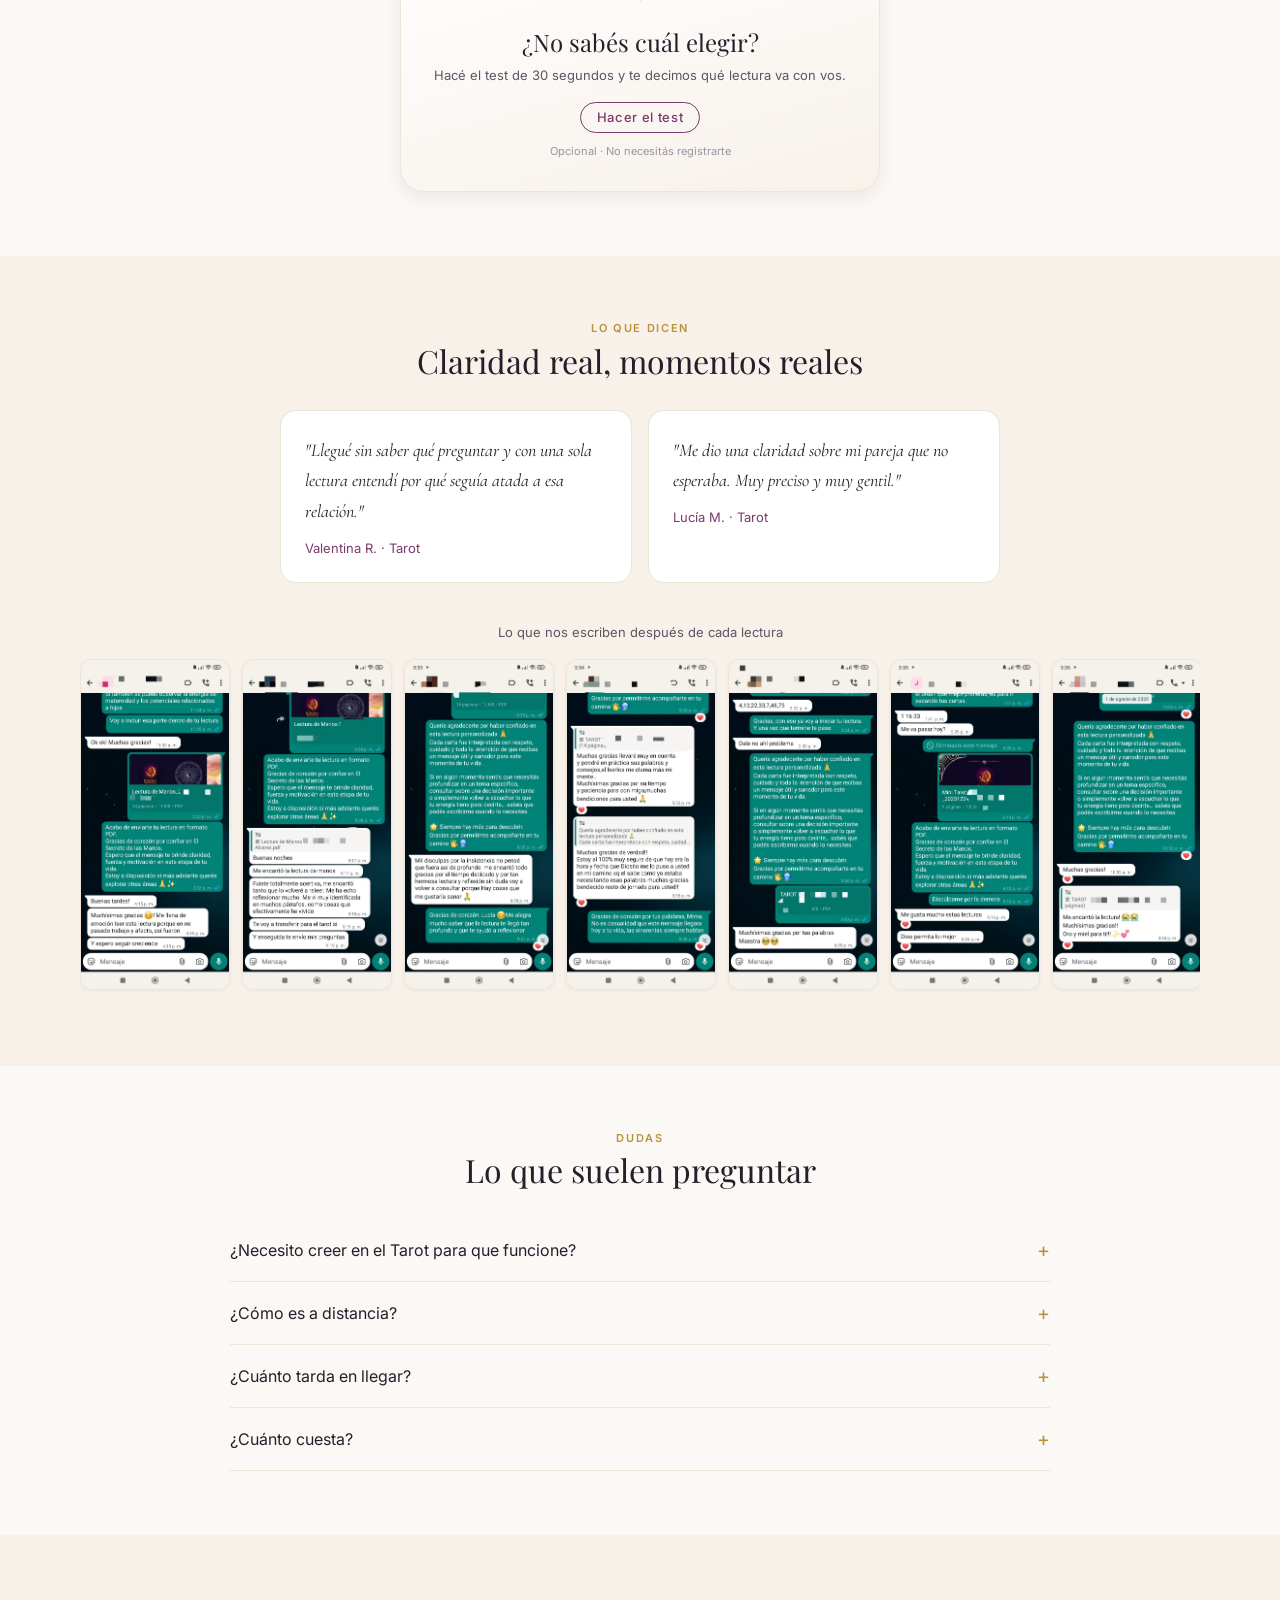
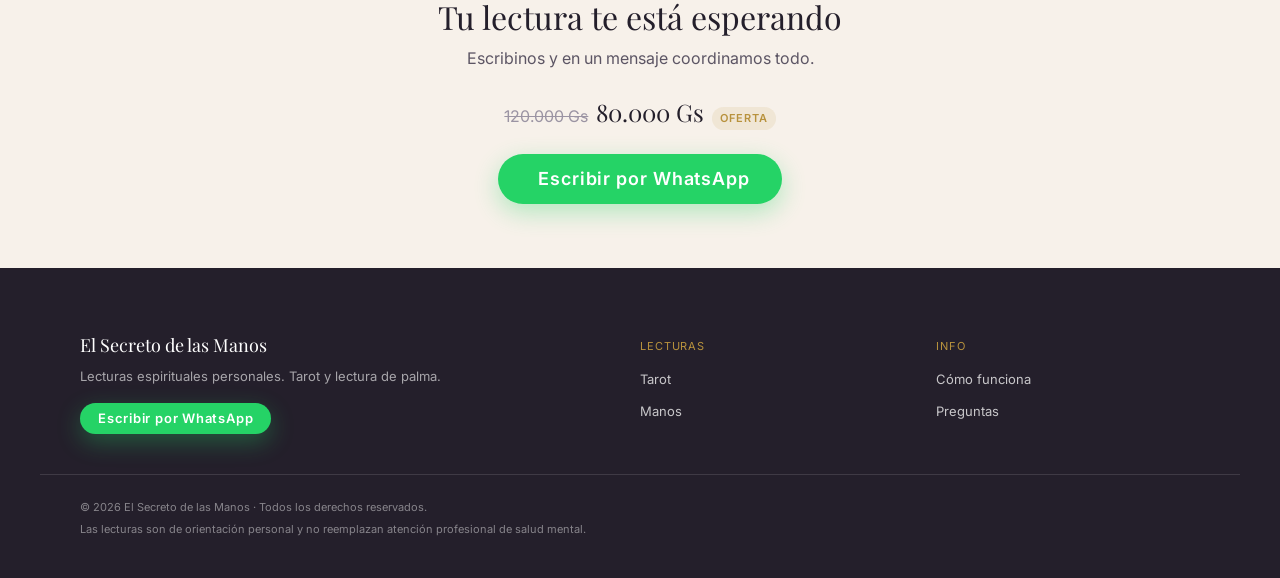
==== commit d4192b63: "fix: botón Volver en quiz y resultado para no quedar atrapado en el flujo" ====
--- a/index.html
+++ b/index.html
@@ -272,6 +272,11 @@
     <!-- Quiz (lanzado desde bloque 6) -->
     <section id="quiz" class="section-quiz" aria-label="Diagnóstico de lecturas" hidden>
 
+      <!-- Volver a la página -->
+      <button class="flow-exit js-flow-exit" aria-label="Volver a la página">
+        <i class="ph ph-arrow-left" aria-hidden="true"></i> Volver
+      </button>
+
       <!-- Capas de fondo -->
       <div class="quiz-bg" aria-hidden="true">
         <div class="quiz-glow quiz-glow-1"></div>
@@ -378,6 +383,11 @@
     <!-- Resultado del diagnóstico -->
     <section id="section-result" class="section-result" aria-label="Tu diagnóstico" hidden>
 
+      <!-- Volver a la página -->
+      <button class="flow-exit js-flow-exit" aria-label="Volver a la página">
+        <i class="ph ph-arrow-left" aria-hidden="true"></i> Volver
+      </button>
+
       <!-- Background ambiental -->
       <div class="result-bg" aria-hidden="true">
         <div class="result-glow result-glow-1"></div>
--- a/css/landing.css
+++ b/css/landing.css
@@ -501,3 +501,24 @@
 
 /* La barra completa de WhatsApp se reemplazó por el ícono flotante */
 .sticky-wa { display: none; }
+
+
+/* ────────────────────────────────────────────────────────────
+   BOTÓN "VOLVER" — salir del quiz/resultado hacia la landing
+   Vive dentro de los overlays #quiz y #section-result
+   ──────────────────────────────────────────────────────────── */
+.flow-exit {
+  position: fixed;
+  top: calc(14px + env(safe-area-inset-top));
+  left: 14px;
+  z-index: 50;
+  display: inline-flex; align-items: center; gap: 6px;
+  background: var(--bg-card); color: var(--ink-soft);
+  border: 1px solid var(--line); border-radius: var(--r-full);
+  padding: 8px 16px;
+  font-family: var(--font-ui); font-size: var(--text-sm); font-weight: var(--fw-medium);
+  cursor: pointer; box-shadow: var(--shadow-sm);
+  transition: color var(--t-fast), background var(--t-fast), border-color var(--t-fast);
+}
+.flow-exit:hover { color: var(--plum); border-color: var(--plum); }
+.flow-exit i { font-size: 16px; }
